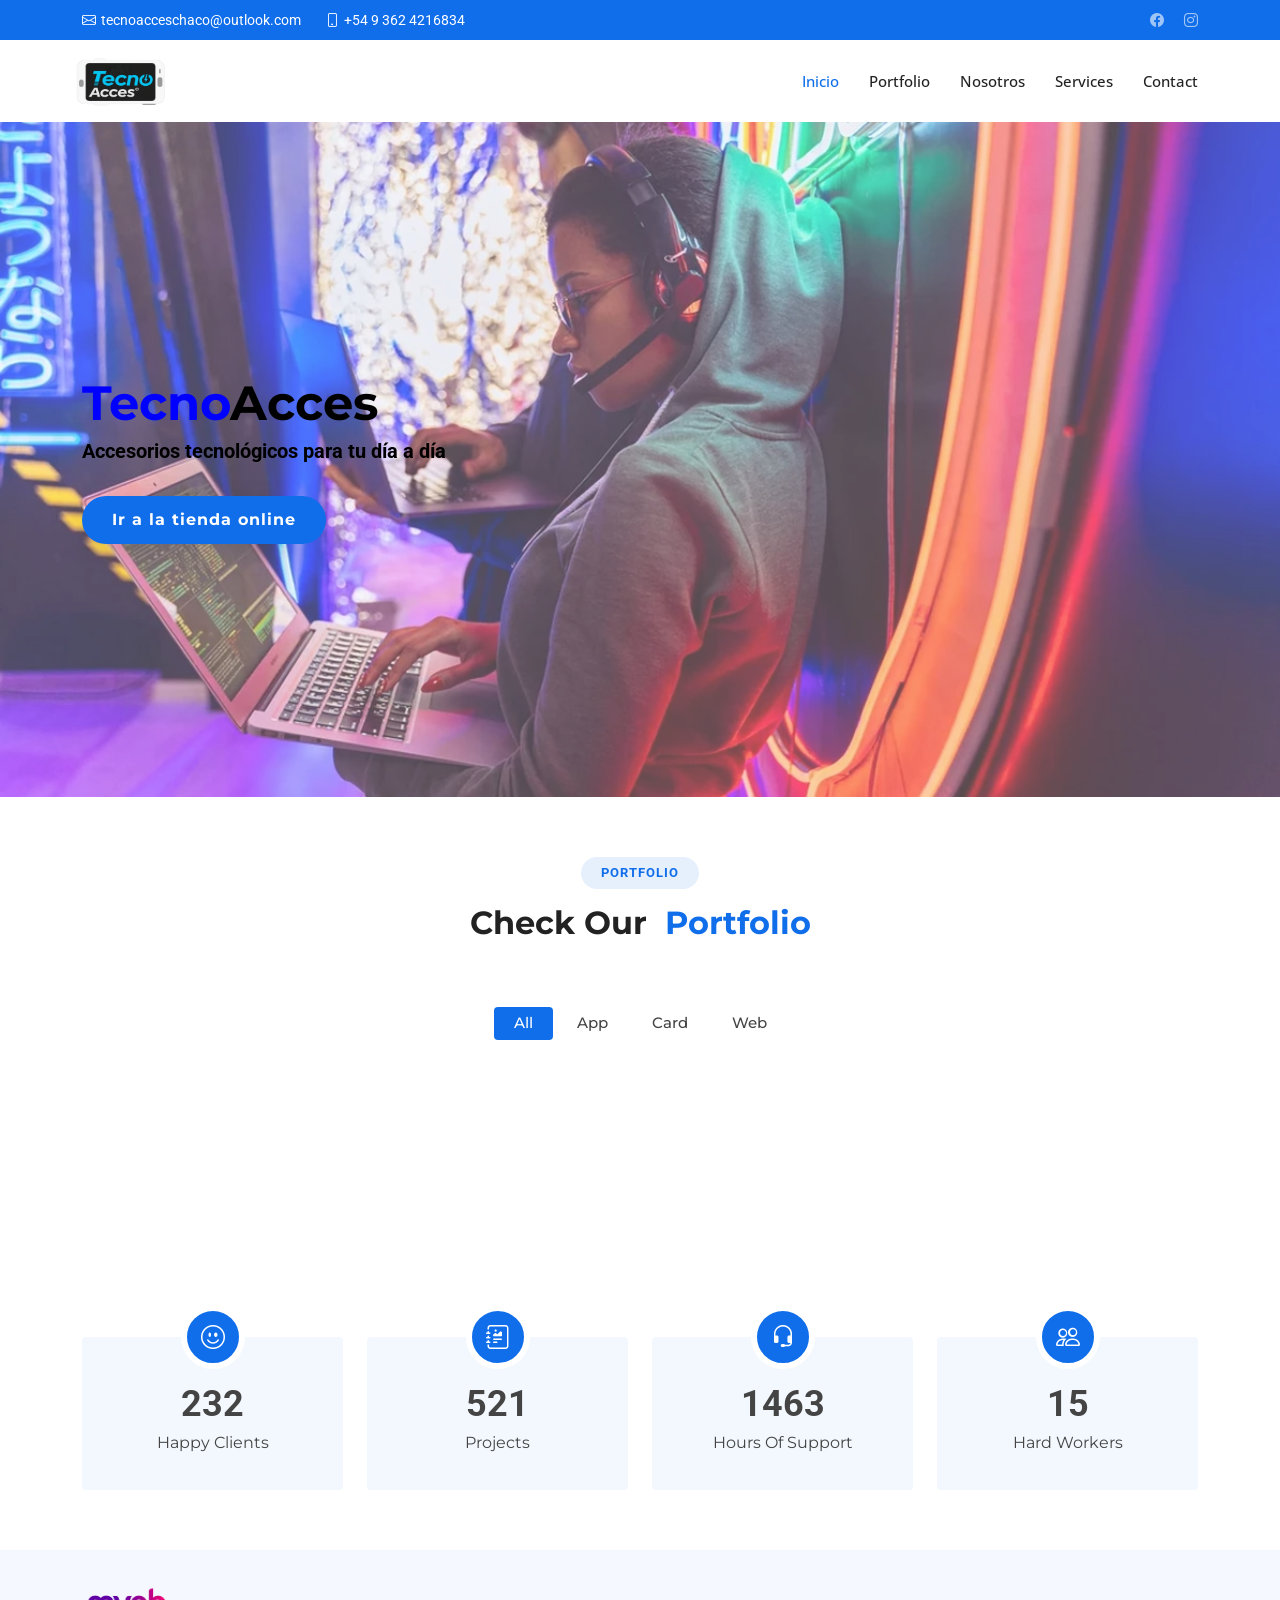
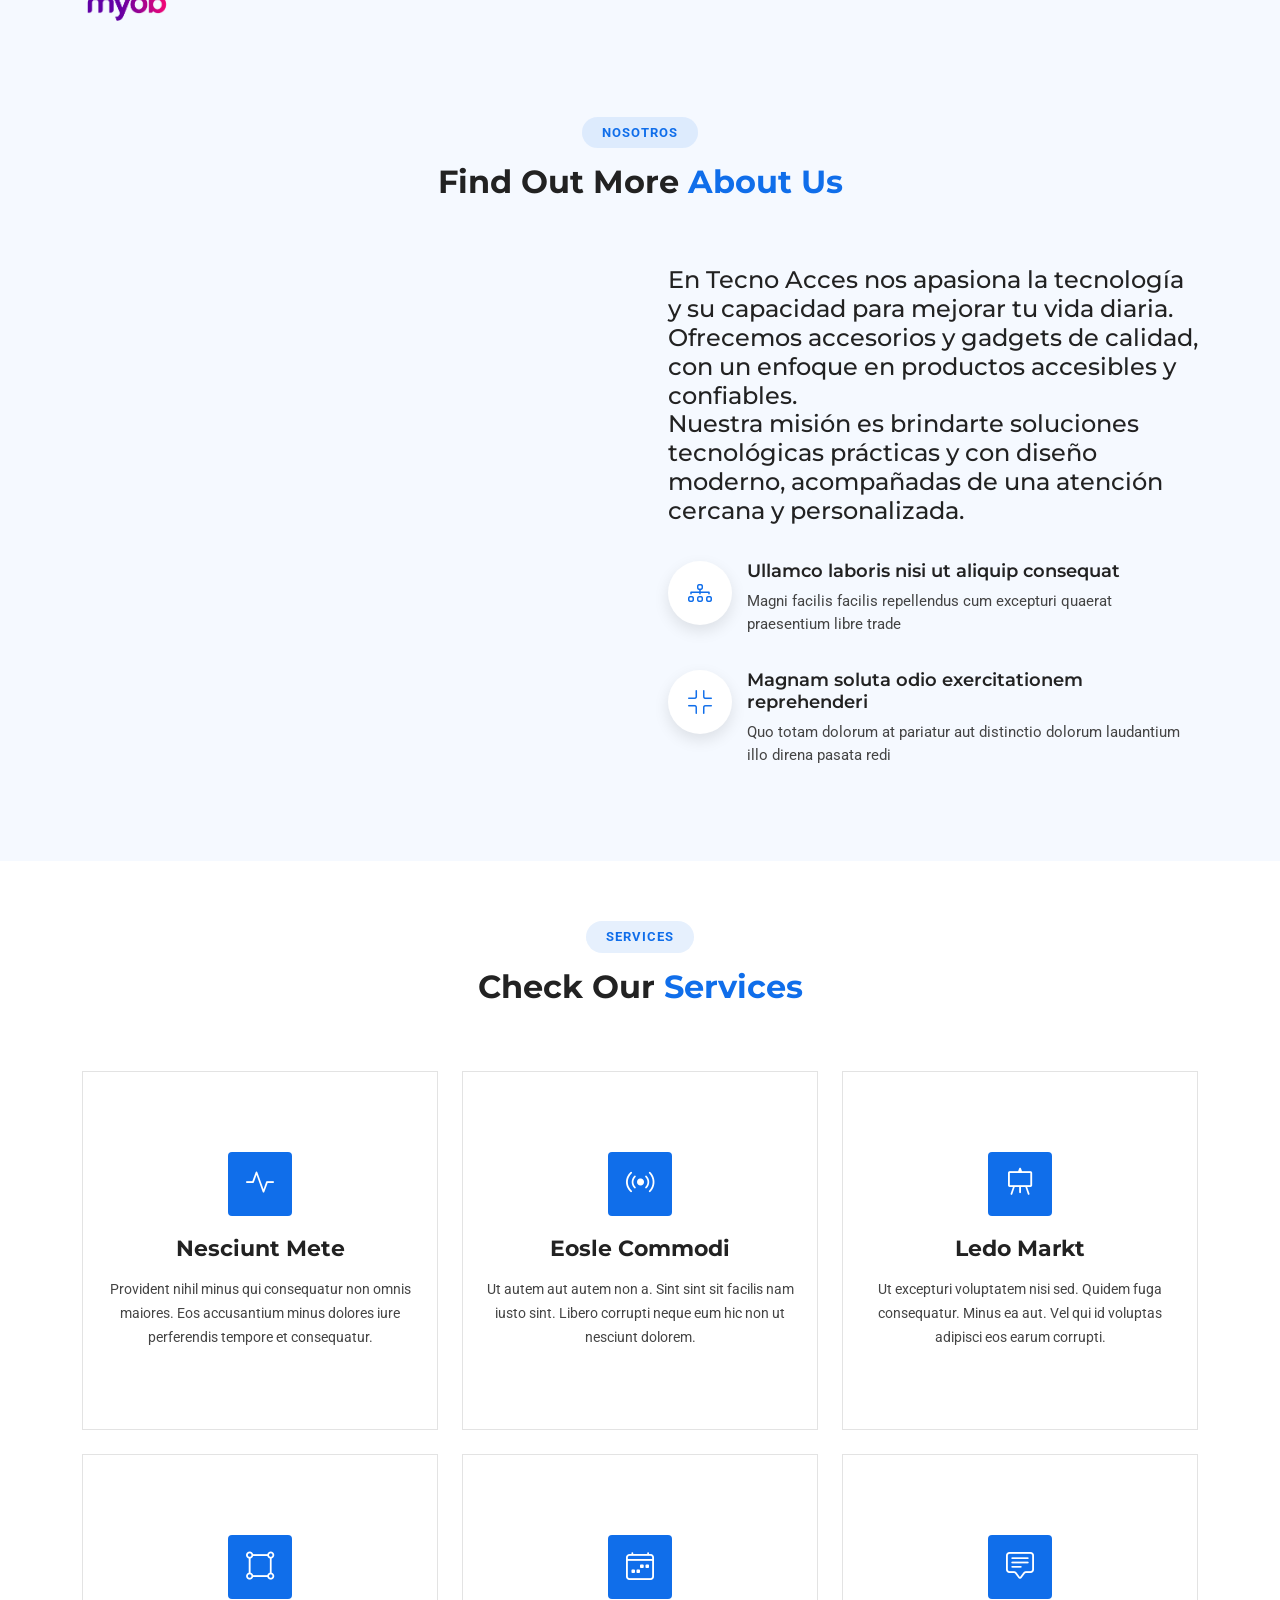
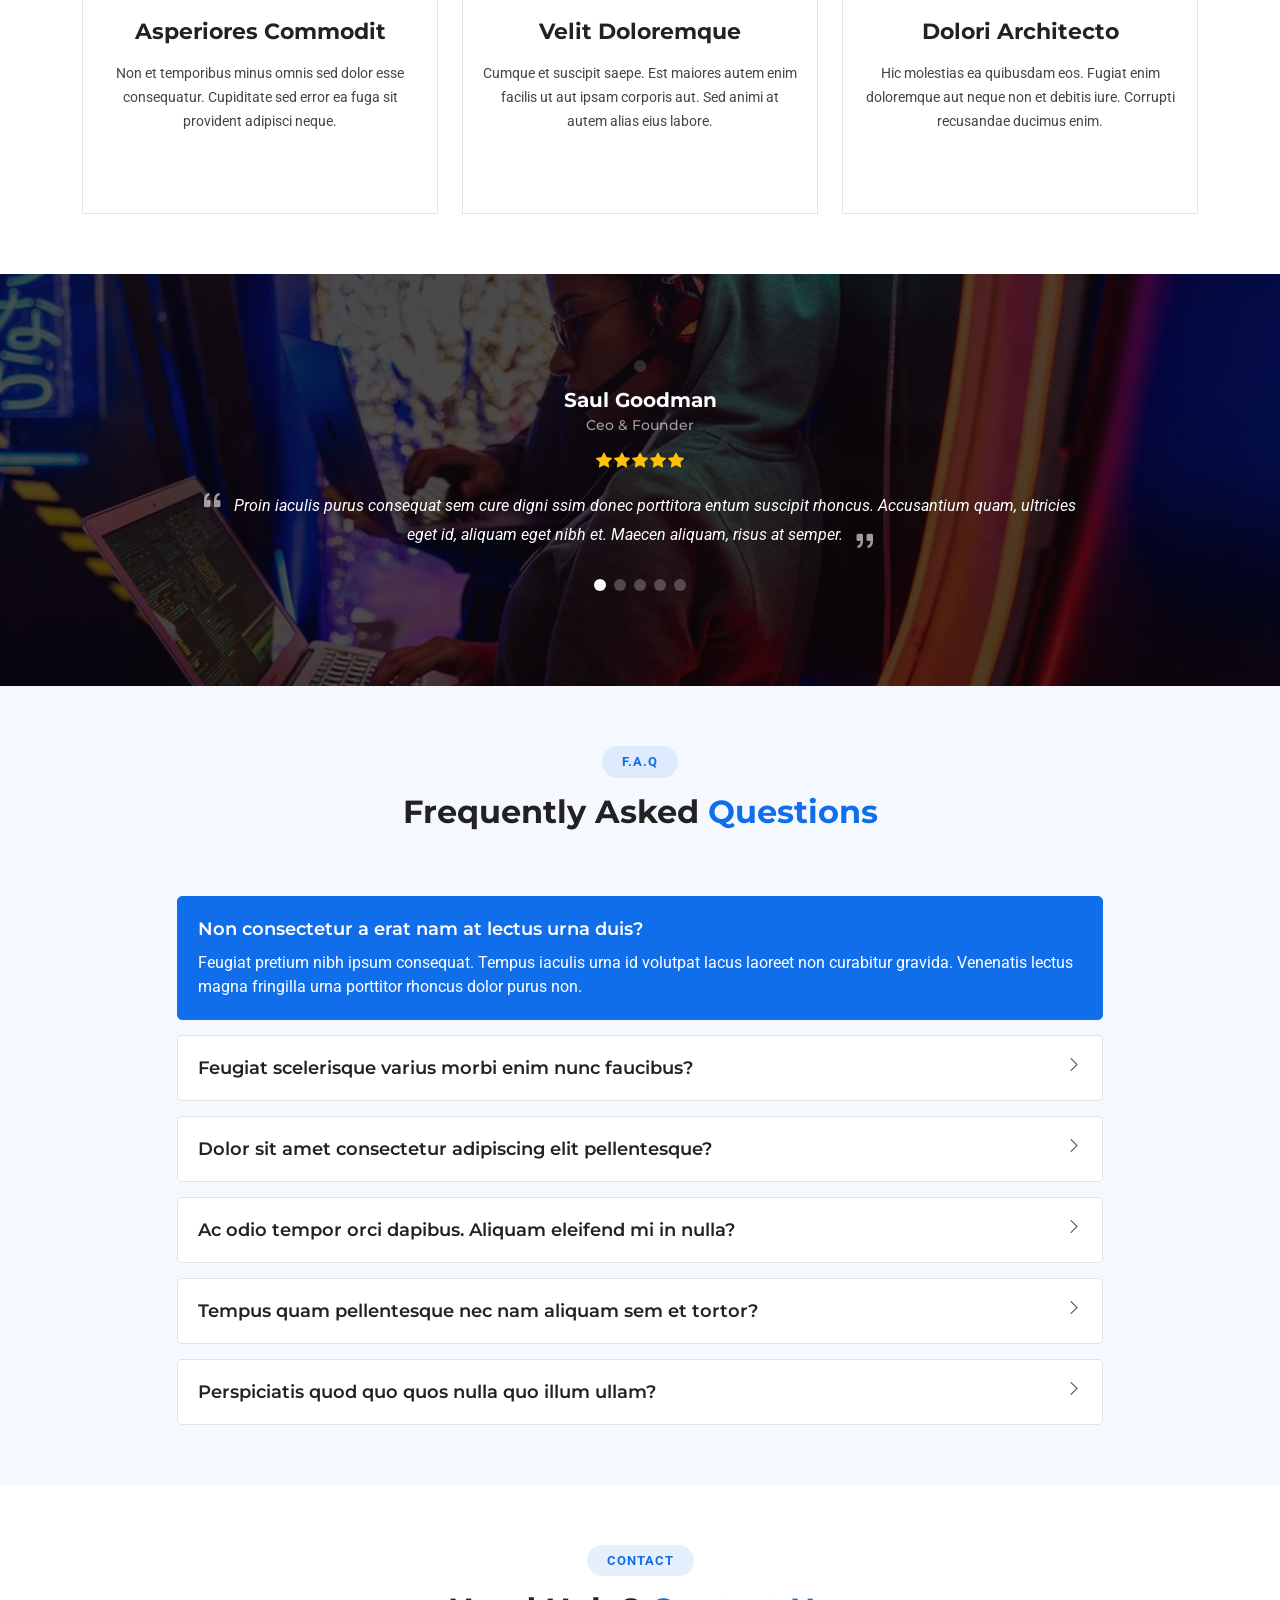
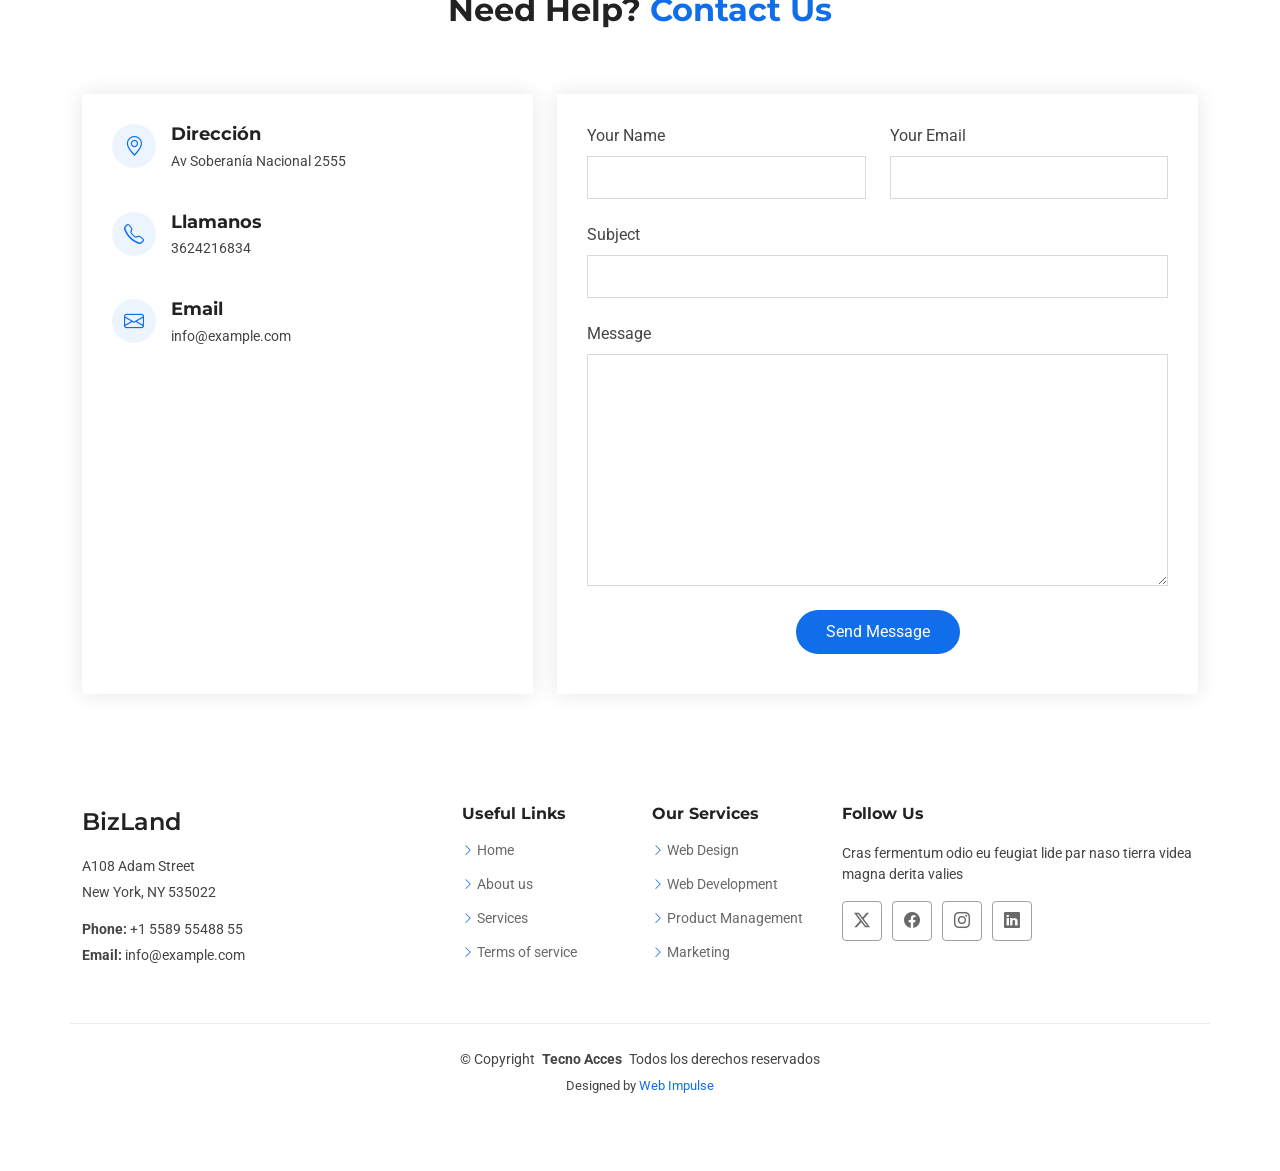
==== index.html @ eba2ac19 "inicio" ====
<!DOCTYPE html>
<html lang="es-Ar">

<head>
  <meta charset="utf-8">
  <meta content="width=device-width, initial-scale=1.0" name="viewport">
  <title>TecnoAcces</title>
  <meta name="description" content="">
  <meta name="keywords" content="">

  <!-- Favicons -->
  <link href="assets/img/favicon-32x32.png" rel="icon">

  <!-- Fonts -->
  <link href="https://fonts.googleapis.com" rel="preconnect">
  <link href="https://fonts.gstatic.com" rel="preconnect" crossorigin>
  <link
    href="https://fonts.googleapis.com/css2?family=Roboto:ital,wght@0,100;0,300;0,400;0,500;0,700;0,900;1,100;1,300;1,400;1,500;1,700;1,900&family=Open+Sans:ital,wght@0,300;0,400;0,500;0,600;0,700;0,800;1,300;1,400;1,500;1,600;1,700;1,800&family=Montserrat:ital,wght@0,100;0,200;0,300;0,400;0,500;0,600;0,700;0,800;0,900;1,100;1,200;1,300;1,400;1,500;1,600;1,700;1,800;1,900&display=swap"
    rel="stylesheet">

  <!-- Vendor CSS Files -->
  <link href="assets/vendor/bootstrap/css/bootstrap.min.css" rel="stylesheet">
  <link href="assets/vendor/bootstrap-icons/bootstrap-icons.css" rel="stylesheet">
  <link href="assets/vendor/aos/aos.css" rel="stylesheet">
  <link href="assets/vendor/glightbox/css/glightbox.min.css" rel="stylesheet">
  <link href="assets/vendor/swiper/swiper-bundle.min.css" rel="stylesheet">

  <!-- Main CSS File -->
  <link href="assets/css/main.css" rel="stylesheet">

</head>

<body class="index-page">

  <header id="header" class="header sticky-top">

    <div class="topbar d-flex align-items-center">
      <div class="container d-flex justify-content-center justify-content-md-between">
        <div class="contact-info d-flex align-items-center">
          <i class="bi bi-envelope d-flex align-items-center"><a
              href="mailto:tecnoacceschaco@outlook.com">tecnoacceschaco@outlook.com</a></i>
          <i class="bi bi-phone d-flex align-items-center ms-4"><span>+54 9 362 4216834</span></i>
        </div>
        <div class="social-links d-none d-md-flex align-items-center">

          <a href="#" class="facebook"><i class="bi bi-facebook"></i></a>
          <a href="#" class="instagram"><i class="bi bi-instagram"></i></a>

        </div>
      </div>
    </div><!-- End Top Bar -->

    <div class="branding d-flex align-items-cente">

      <div class="container position-relative d-flex align-items-center justify-content-between">
        <a href="index.html" class="logo d-flex align-items-center">
          <!-- Uncomment the line below if you also wish to use an image logo -->
          <img src="assets/img/logo.png" alt="">
          <!-- <h1 class="sitename">BizLand</h1>  -->
        </a>

        <nav id="navmenu" class="navmenu">
          <ul>
            <li><a href="#hero" class="active">Inicio</a></li>
            <li><a href="#portfolio">Portfolio</a></li>
            <li><a href="#about">Nosotros</a></li>
            <li><a href="#services">Services</a></li>
            <li><a href="#contact">Contact</a></li>
          </ul>
          <i class="mobile-nav-toggle d-xl-none bi bi-list"></i>
        </nav>

      </div>

    </div>

  </header>

  <main class="main">

    <!-- Hero Section -->
    <section id="hero" class="hero section light-background">

      <div class="container">
        <div class="row gy-4">
          <div class="col-lg-6 order-2 order-lg-1 d-flex flex-column justify-content-center" data-aos="zoom-out">
            <h1>Tecno<span>Acces</span></h1>
            <p><b>Accesorios tecnológicos para tu día a día</b></p>
            <div class="d-flex">
              <a href="#about" class="btn-get-started"><b>Ir a la tienda online</b></a>
            </div>
          </div>
        </div>
      </div>

    </section><!-- /Hero Section -->

  

   <!-- Portfolio Section -->
    <section id="portfolio" class="portfolio section">

      <!-- Section Title -->
      <div class="container section-title" data-aos="fade-up">
        <h2>Portfolio</h2>
        <p><span>Check Our&nbsp;</span> <span class="description-title">Portfolio</span></p>
      </div><!-- End Section Title -->

      <div class="container">

        <div class="isotope-layout" data-default-filter="*" data-layout="masonry" data-sort="original-order">

          <ul class="portfolio-filters isotope-filters" data-aos="fade-up" data-aos-delay="100">
            <li data-filter="*" class="filter-active">All</li>
            <li data-filter=".filter-app">App</li>
            <li data-filter=".filter-product">Card</li>
            <li data-filter=".filter-branding">Web</li>
          </ul><!-- End Portfolio Filters -->

          <div class="row gy-4 isotope-container" data-aos="fade-up" data-aos-delay="200">

            <div class="col-lg-4 col-md-6 portfolio-item isotope-item filter-app">
              <img src="assets/img/masonry-portfolio/masonry-portfolio-1.jpg" class="img-fluid" alt="">
              <div class="portfolio-info">
                <h4>App 1</h4>
                <p>Lorem ipsum, dolor sit</p>
                <a href="assets/img/masonry-portfolio/masonry-portfolio-1.jpg" title="App 1"
                  data-gallery="portfolio-gallery-app" class="glightbox preview-link"><i class="bi bi-zoom-in"></i></a>
                <a href="portfolio-details.html" title="More Details" class="details-link"><i
                    class="bi bi-link-45deg"></i></a>
              </div>
            </div><!-- End Portfolio Item -->

            <div class="col-lg-4 col-md-6 portfolio-item isotope-item filter-product">
              <img src="assets/img/masonry-portfolio/masonry-portfolio-2.jpg" class="img-fluid" alt="">
              <div class="portfolio-info">
                <h4>Product 1</h4>
                <p>Lorem ipsum, dolor sit</p>
                <a href="assets/img/masonry-portfolio/masonry-portfolio-2.jpg" title="Product 1"
                  data-gallery="portfolio-gallery-product" class="glightbox preview-link"><i
                    class="bi bi-zoom-in"></i></a>
                <a href="portfolio-details.html" title="More Details" class="details-link"><i
                    class="bi bi-link-45deg"></i></a>
              </div>
            </div><!-- End Portfolio Item -->

            <div class="col-lg-4 col-md-6 portfolio-item isotope-item filter-branding">
              <img src="assets/img/masonry-portfolio/masonry-portfolio-3.jpg" class="img-fluid" alt="">
              <div class="portfolio-info">
                <h4>Branding 1</h4>
                <p>Lorem ipsum, dolor sit</p>
                <a href="assets/img/masonry-portfolio/masonry-portfolio-3.jpg" title="Branding 1"
                  data-gallery="portfolio-gallery-branding" class="glightbox preview-link"><i
                    class="bi bi-zoom-in"></i></a>
                <a href="portfolio-details.html" title="More Details" class="details-link"><i
                    class="bi bi-link-45deg"></i></a>
              </div>
            </div><!-- End Portfolio Item -->

            <div class="col-lg-4 col-md-6 portfolio-item isotope-item filter-app">
              <img src="assets/img/masonry-portfolio/masonry-portfolio-4.jpg" class="img-fluid" alt="">
              <div class="portfolio-info">
                <h4>App 2</h4>
                <p>Lorem ipsum, dolor sit</p>
                <a href="assets/img/masonry-portfolio/masonry-portfolio-4.jpg" title="App 2"
                  data-gallery="portfolio-gallery-app" class="glightbox preview-link"><i class="bi bi-zoom-in"></i></a>
                <a href="portfolio-details.html" title="More Details" class="details-link"><i
                    class="bi bi-link-45deg"></i></a>
              </div>
            </div><!-- End Portfolio Item -->

            <div class="col-lg-4 col-md-6 portfolio-item isotope-item filter-product">
              <img src="assets/img/masonry-portfolio/masonry-portfolio-5.jpg" class="img-fluid" alt="">
              <div class="portfolio-info">
                <h4>Product 2</h4>
                <p>Lorem ipsum, dolor sit</p>
                <a href="assets/img/masonry-portfolio/masonry-portfolio-5.jpg" title="Product 2"
                  data-gallery="portfolio-gallery-product" class="glightbox preview-link"><i
                    class="bi bi-zoom-in"></i></a>
                <a href="portfolio-details.html" title="More Details" class="details-link"><i
                    class="bi bi-link-45deg"></i></a>
              </div>
            </div><!-- End Portfolio Item -->

            <div class="col-lg-4 col-md-6 portfolio-item isotope-item filter-branding">
              <img src="assets/img/masonry-portfolio/masonry-portfolio-6.jpg" class="img-fluid" alt="">
              <div class="portfolio-info">
                <h4>Branding 2</h4>
                <p>Lorem ipsum, dolor sit</p>
                <a href="assets/img/masonry-portfolio/masonry-portfolio-6.jpg" title="Branding 2"
                  data-gallery="portfolio-gallery-branding" class="glightbox preview-link"><i
                    class="bi bi-zoom-in"></i></a>
                <a href="portfolio-details.html" title="More Details" class="details-link"><i
                    class="bi bi-link-45deg"></i></a>
              </div>
            </div><!-- End Portfolio Item -->

            <div class="col-lg-4 col-md-6 portfolio-item isotope-item filter-app">
              <img src="assets/img/masonry-portfolio/masonry-portfolio-7.jpg" class="img-fluid" alt="">
              <div class="portfolio-info">
                <h4>App 3</h4>
                <p>Lorem ipsum, dolor sit</p>
                <a href="assets/img/masonry-portfolio/masonry-portfolio-7.jpg" title="App 3"
                  data-gallery="portfolio-gallery-app" class="glightbox preview-link"><i class="bi bi-zoom-in"></i></a>
                <a href="portfolio-details.html" title="More Details" class="details-link"><i
                    class="bi bi-link-45deg"></i></a>
              </div>
            </div><!-- End Portfolio Item -->

            <div class="col-lg-4 col-md-6 portfolio-item isotope-item filter-product">
              <img src="assets/img/masonry-portfolio/masonry-portfolio-8.jpg" class="img-fluid" alt="">
              <div class="portfolio-info">
                <h4>Product 3</h4>
                <p>Lorem ipsum, dolor sit</p>
                <a href="assets/img/masonry-portfolio/masonry-portfolio-8.jpg" title="Product 3"
                  data-gallery="portfolio-gallery-product" class="glightbox preview-link"><i
                    class="bi bi-zoom-in"></i></a>
                <a href="portfolio-details.html" title="More Details" class="details-link"><i
                    class="bi bi-link-45deg"></i></a>
              </div>
            </div><!-- End Portfolio Item -->

            <div class="col-lg-4 col-md-6 portfolio-item isotope-item filter-branding">
              <img src="assets/img/masonry-portfolio/masonry-portfolio-9.jpg" class="img-fluid" alt="">
              <div class="portfolio-info">
                <h4>Branding 3</h4>
                <p>Lorem ipsum, dolor sit</p>
                <a href="assets/img/masonry-portfolio/masonry-portfolio-9.jpg" title="Branding 2"
                  data-gallery="portfolio-gallery-branding" class="glightbox preview-link"><i
                    class="bi bi-zoom-in"></i></a>
                <a href="portfolio-details.html" title="More Details" class="details-link"><i
                    class="bi bi-link-45deg"></i></a>
              </div>
            </div><!-- End Portfolio Item -->

          </div><!-- End Portfolio Container -->

        </div>

      </div>

    </section><!-- /Portfolio Section -->

    <!-- Stats Section -->
    <section id="stats" class="stats section">

      <div class="container" data-aos="fade-up" data-aos-delay="100">

        <div class="row gy-4">

          <div class="col-lg-3 col-md-6 d-flex flex-column align-items-center">
            <i class="bi bi-emoji-smile"></i>
            <div class="stats-item">
              <span data-purecounter-start="0" data-purecounter-end="232" data-purecounter-duration="1"
                class="purecounter"></span>
              <p>Happy Clients</p>
            </div>
          </div><!-- End Stats Item -->

          <div class="col-lg-3 col-md-6 d-flex flex-column align-items-center">
            <i class="bi bi-journal-richtext"></i>
            <div class="stats-item">
              <span data-purecounter-start="0" data-purecounter-end="521" data-purecounter-duration="1"
                class="purecounter"></span>
              <p>Projects</p>
            </div>
          </div><!-- End Stats Item -->

          <div class="col-lg-3 col-md-6 d-flex flex-column align-items-center">
            <i class="bi bi-headset"></i>
            <div class="stats-item">
              <span data-purecounter-start="0" data-purecounter-end="1463" data-purecounter-duration="1"
                class="purecounter"></span>
              <p>Hours Of Support</p>
            </div>
          </div><!-- End Stats Item -->

          <div class="col-lg-3 col-md-6 d-flex flex-column align-items-center">
            <i class="bi bi-people"></i>
            <div class="stats-item">
              <span data-purecounter-start="0" data-purecounter-end="15" data-purecounter-duration="1"
                class="purecounter"></span>
              <p>Hard Workers</p>
            </div>
          </div><!-- End Stats Item -->

        </div>

      </div>

    </section><!-- /Stats Section -->

    <!-- Clients Section -->
    <section id="clients" class="clients section light-background">

      <div class="container">

        <div class="swiper init-swiper">
          <script type="application/json" class="swiper-config">
            {
              "loop": true,
              "speed": 600,
              "autoplay": {
                "delay": 5000
              },
              "slidesPerView": "auto",
              "pagination": {
                "el": ".swiper-pagination",
                "type": "bullets",
                "clickable": true
              },
              "breakpoints": {
                "320": {
                  "slidesPerView": 2,
                  "spaceBetween": 40
                },
                "480": {
                  "slidesPerView": 3,
                  "spaceBetween": 60
                },
                "640": {
                  "slidesPerView": 4,
                  "spaceBetween": 80
                },
                "992": {
                  "slidesPerView": 6,
                  "spaceBetween": 120
                }
              }
            }
          </script>
          <div class="swiper-wrapper align-items-center">
            <div class="swiper-slide"><img src="assets/img/clients/client-1.png" class="img-fluid" alt=""></div>
            <div class="swiper-slide"><img src="assets/img/clients/client-2.png" class="img-fluid" alt=""></div>
            <div class="swiper-slide"><img src="assets/img/clients/client-3.png" class="img-fluid" alt=""></div>
            <div class="swiper-slide"><img src="assets/img/clients/client-4.png" class="img-fluid" alt=""></div>
            <div class="swiper-slide"><img src="assets/img/clients/client-5.png" class="img-fluid" alt=""></div>
            <div class="swiper-slide"><img src="assets/img/clients/client-6.png" class="img-fluid" alt=""></div>
            <div class="swiper-slide"><img src="assets/img/clients/client-7.png" class="img-fluid" alt=""></div>
            <div class="swiper-slide"><img src="assets/img/clients/client-8.png" class="img-fluid" alt=""></div>
          </div>
        </div>

      </div>

    </section><!-- /Clients Section -->

      <!-- About Section -->
    <section id="about" class="about section light-background">

      <!-- Section Title -->
      <div class="container section-title" data-aos="fade-up">
        <h2>Nosotros</h2>
        <p><span>Find Out More</span> <span class="description-title">About Us</span></p>
      </div><!-- End Section Title -->

      <div class="container">

        <div class="row gy-3">

          <div class="col-lg-6" data-aos="fade-up" data-aos-delay="100">
            <img src="assets/img/about.jpg" alt="" class="img-fluid">
          </div>

          <div class="col-lg-6 d-flex flex-column justify-content-center" data-aos="fade-up" data-aos-delay="200">
            <div class="about-content ps-0 ps-lg-3">
              <h4>En Tecno Acces nos apasiona la tecnología y su capacidad para mejorar tu vida diaria. Ofrecemos
                accesorios y gadgets de calidad, con un enfoque en productos accesibles y confiables.<br> Nuestra misión es
                brindarte soluciones tecnológicas prácticas y con diseño moderno, acompañadas de una atención cercana y
                personalizada.</h4>
                <ul>
                  <li>
                    <i class="bi bi-diagram-3"></i>
                    <div>
                      <h4>Ullamco laboris nisi ut aliquip consequat</h4>
                      <p>Magni facilis facilis repellendus cum excepturi quaerat praesentium libre trade</p>
                    </div>
                  </li>
                  <li>
                    <i class="bi bi-fullscreen-exit"></i>
                    <div>
                      <h4>Magnam soluta odio exercitationem reprehenderi</h4>
                      <p>Quo totam dolorum at pariatur aut distinctio dolorum laudantium illo direna pasata redi</p>
                    </div>
                  </li>
                </ul>
                
            </div>

          </div>
        </div>

      </div>

    </section><!-- /About Section -->

    <!-- Services Section -->
    <section id="services" class="services section">

      <!-- Section Title -->
      <div class="container section-title" data-aos="fade-up">
        <h2>Services</h2>
        <p><span>Check Our</span> <span class="description-title">Services</span></p>
      </div><!-- End Section Title -->

      <div class="container">

        <div class="row gy-4">

          <div class="col-lg-4 col-md-6" data-aos="fade-up" data-aos-delay="100">
            <div class="service-item position-relative">
              <div class="icon">
                <i class="bi bi-activity"></i>
              </div>
              <a href="#" class="stretched-link">
                <h3>Nesciunt Mete</h3>
              </a>
              <p>Provident nihil minus qui consequatur non omnis maiores. Eos accusantium minus dolores iure perferendis
                tempore et consequatur.</p>
            </div>
          </div><!-- End Service Item -->

          <div class="col-lg-4 col-md-6" data-aos="fade-up" data-aos-delay="200">
            <div class="service-item position-relative">
              <div class="icon">
                <i class="bi bi-broadcast"></i>
              </div>
              <a href="#" class="stretched-link">
                <h3>Eosle Commodi</h3>
              </a>
              <p>Ut autem aut autem non a. Sint sint sit facilis nam iusto sint. Libero corrupti neque eum hic non ut
                nesciunt dolorem.</p>
            </div>
          </div><!-- End Service Item -->

          <div class="col-lg-4 col-md-6" data-aos="fade-up" data-aos-delay="300">
            <div class="service-item position-relative">
              <div class="icon">
                <i class="bi bi-easel"></i>
              </div>
              <a href="#" class="stretched-link">
                <h3>Ledo Markt</h3>
              </a>
              <p>Ut excepturi voluptatem nisi sed. Quidem fuga consequatur. Minus ea aut. Vel qui id voluptas adipisci
                eos earum corrupti.</p>
            </div>
          </div><!-- End Service Item -->

          <div class="col-lg-4 col-md-6" data-aos="fade-up" data-aos-delay="400">
            <div class="service-item position-relative">
              <div class="icon">
                <i class="bi bi-bounding-box-circles"></i>
              </div>
              <a href="#" class="stretched-link">
                <h3>Asperiores Commodit</h3>
              </a>
              <p>Non et temporibus minus omnis sed dolor esse consequatur. Cupiditate sed error ea fuga sit provident
                adipisci neque.</p>
              <a href="#" class="stretched-link"></a>
            </div>
          </div><!-- End Service Item -->

          <div class="col-lg-4 col-md-6" data-aos="fade-up" data-aos-delay="500">
            <div class="service-item position-relative">
              <div class="icon">
                <i class="bi bi-calendar4-week"></i>
              </div>
              <a href="#" class="stretched-link">
                <h3>Velit Doloremque</h3>
              </a>
              <p>Cumque et suscipit saepe. Est maiores autem enim facilis ut aut ipsam corporis aut. Sed animi at autem
                alias eius labore.</p>
              <a href="#" class="stretched-link"></a>
            </div>
          </div><!-- End Service Item -->

          <div class="col-lg-4 col-md-6" data-aos="fade-up" data-aos-delay="600">
            <div class="service-item position-relative">
              <div class="icon">
                <i class="bi bi-chat-square-text"></i>
              </div>
              <a href="#" class="stretched-link">
                <h3>Dolori Architecto</h3>
              </a>
              <p>Hic molestias ea quibusdam eos. Fugiat enim doloremque aut neque non et debitis iure. Corrupti
                recusandae ducimus enim.</p>
              <a href="#" class="stretched-link"></a>
            </div>
          </div><!-- End Service Item -->

        </div>

      </div>

    </section><!-- /Services Section -->

    <!-- Testimonials Section -->
    <section id="testimonials" class="testimonials section dark-background">

      <img src="assets/img/hero.webp" class="testimonials-bg" alt="">

      <div class="container" data-aos="fade-up" data-aos-delay="100">

        <div class="swiper init-swiper">
          <script type="application/json" class="swiper-config">
            {
              "loop": true,
              "speed": 600,
              "autoplay": {
                "delay": 5000
              },
              "slidesPerView": "auto",
              "pagination": {
                "el": ".swiper-pagination",
                "type": "bullets",
                "clickable": true
              }
            }
          </script>
          <div class="swiper-wrapper">

            <div class="swiper-slide">
              <div class="testimonial-item">
                <img src="assets/img/testimonials/testimonials-1.jpg" class="testimonial-img" alt="">
                <h3>Saul Goodman</h3>
                <h4>Ceo &amp; Founder</h4>
                <div class="stars">
                  <i class="bi bi-star-fill"></i><i class="bi bi-star-fill"></i><i class="bi bi-star-fill"></i><i
                    class="bi bi-star-fill"></i><i class="bi bi-star-fill"></i>
                </div>
                <p>
                  <i class="bi bi-quote quote-icon-left"></i>
                  <span>Proin iaculis purus consequat sem cure digni ssim donec porttitora entum suscipit rhoncus.
                    Accusantium quam, ultricies eget id, aliquam eget nibh et. Maecen aliquam, risus at semper.</span>
                  <i class="bi bi-quote quote-icon-right"></i>
                </p>
              </div>
            </div><!-- End testimonial item -->

            <div class="swiper-slide">
              <div class="testimonial-item">
                <img src="assets/img/testimonials/testimonials-2.jpg" class="testimonial-img" alt="">
                <h3>Sara Wilsson</h3>
                <h4>Designer</h4>
                <div class="stars">
                  <i class="bi bi-star-fill"></i><i class="bi bi-star-fill"></i><i class="bi bi-star-fill"></i><i
                    class="bi bi-star-fill"></i><i class="bi bi-star-fill"></i>
                </div>
                <p>
                  <i class="bi bi-quote quote-icon-left"></i>
                  <span>Export tempor illum tamen malis malis eram quae irure esse labore quem cillum quid cillum eram
                    malis quorum velit fore eram velit sunt aliqua noster fugiat irure amet legam anim culpa.</span>
                  <i class="bi bi-quote quote-icon-right"></i>
                </p>
              </div>
            </div><!-- End testimonial item -->

            <div class="swiper-slide">
              <div class="testimonial-item">
                <img src="assets/img/testimonials/testimonials-3.jpg" class="testimonial-img" alt="">
                <h3>Jena Karlis</h3>
                <h4>Store Owner</h4>
                <div class="stars">
                  <i class="bi bi-star-fill"></i><i class="bi bi-star-fill"></i><i class="bi bi-star-fill"></i><i
                    class="bi bi-star-fill"></i><i class="bi bi-star-fill"></i>
                </div>
                <p>
                  <i class="bi bi-quote quote-icon-left"></i>
                  <span>Enim nisi quem export duis labore cillum quae magna enim sint quorum nulla quem veniam duis
                    minim tempor labore quem eram duis noster aute amet eram fore quis sint minim.</span>
                  <i class="bi bi-quote quote-icon-right"></i>
                </p>
              </div>
            </div><!-- End testimonial item -->

            <div class="swiper-slide">
              <div class="testimonial-item">
                <img src="assets/img/testimonials/testimonials-4.jpg" class="testimonial-img" alt="">
                <h3>Matt Brandon</h3>
                <h4>Freelancer</h4>
                <div class="stars">
                  <i class="bi bi-star-fill"></i><i class="bi bi-star-fill"></i><i class="bi bi-star-fill"></i><i
                    class="bi bi-star-fill"></i><i class="bi bi-star-fill"></i>
                </div>
                <p>
                  <i class="bi bi-quote quote-icon-left"></i>
                  <span>Fugiat enim eram quae cillum dolore dolor amet nulla culpa multos export minim fugiat minim
                    velit minim dolor enim duis veniam ipsum anim magna sunt elit fore quem dolore labore illum
                    veniam.</span>
                  <i class="bi bi-quote quote-icon-right"></i>
                </p>
              </div>
            </div><!-- End testimonial item -->

            <div class="swiper-slide">
              <div class="testimonial-item">
                <img src="assets/img/testimonials/testimonials-5.jpg" class="testimonial-img" alt="">
                <h3>John Larson</h3>
                <h4>Entrepreneur</h4>
                <div class="stars">
                  <i class="bi bi-star-fill"></i><i class="bi bi-star-fill"></i><i class="bi bi-star-fill"></i><i
                    class="bi bi-star-fill"></i><i class="bi bi-star-fill"></i>
                </div>
                <p>
                  <i class="bi bi-quote quote-icon-left"></i>
                  <span>Quis quorum aliqua sint quem legam fore sunt eram irure aliqua veniam tempor noster veniam enim
                    culpa labore duis sunt culpa nulla illum cillum fugiat legam esse veniam culpa fore nisi cillum
                    quid.</span>
                  <i class="bi bi-quote quote-icon-right"></i>
                </p>
              </div>
            </div><!-- End testimonial item -->

          </div>
          <div class="swiper-pagination"></div>
        </div>

      </div>

    </section><!-- /Testimonials Section -->

    <!-- Faq Section -->
    <section id="faq" class="faq section light-background">

      <!-- Section Title -->
      <div class="container section-title" data-aos="fade-up">
        <h2>F.A.Q</h2>
        <p><span>Frequently Asked</span> <span class="description-title">Questions</span></p>
      </div><!-- End Section Title -->

      <div class="container">

        <div class="row justify-content-center">

          <div class="col-lg-10" data-aos="fade-up" data-aos-delay="100">

            <div class="faq-container">

              <div class="faq-item faq-active">
                <h3>Non consectetur a erat nam at lectus urna duis?</h3>
                <div class="faq-content">
                  <p>Feugiat pretium nibh ipsum consequat. Tempus iaculis urna id volutpat lacus laoreet non curabitur
                    gravida. Venenatis lectus magna fringilla urna porttitor rhoncus dolor purus non.</p>
                </div>
                <i class="faq-toggle bi bi-chevron-right"></i>
              </div><!-- End Faq item-->

              <div class="faq-item">
                <h3>Feugiat scelerisque varius morbi enim nunc faucibus?</h3>
                <div class="faq-content">
                  <p>Dolor sit amet consectetur adipiscing elit pellentesque habitant morbi. Id interdum velit laoreet
                    id donec ultrices. Fringilla phasellus faucibus scelerisque eleifend donec pretium. Est pellentesque
                    elit ullamcorper dignissim. Mauris ultrices eros in cursus turpis massa tincidunt dui.</p>
                </div>
                <i class="faq-toggle bi bi-chevron-right"></i>
              </div><!-- End Faq item-->

              <div class="faq-item">
                <h3>Dolor sit amet consectetur adipiscing elit pellentesque?</h3>
                <div class="faq-content">
                  <p>Eleifend mi in nulla posuere sollicitudin aliquam ultrices sagittis orci. Faucibus pulvinar
                    elementum integer enim. Sem nulla pharetra diam sit amet nisl suscipit. Rutrum tellus pellentesque
                    eu tincidunt. Lectus urna duis convallis convallis tellus. Urna molestie at elementum eu facilisis
                    sed odio morbi quis</p>
                </div>
                <i class="faq-toggle bi bi-chevron-right"></i>
              </div><!-- End Faq item-->

              <div class="faq-item">
                <h3>Ac odio tempor orci dapibus. Aliquam eleifend mi in nulla?</h3>
                <div class="faq-content">
                  <p>Dolor sit amet consectetur adipiscing elit pellentesque habitant morbi. Id interdum velit laoreet
                    id donec ultrices. Fringilla phasellus faucibus scelerisque eleifend donec pretium. Est pellentesque
                    elit ullamcorper dignissim. Mauris ultrices eros in cursus turpis massa tincidunt dui.</p>
                </div>
                <i class="faq-toggle bi bi-chevron-right"></i>
              </div><!-- End Faq item-->

              <div class="faq-item">
                <h3>Tempus quam pellentesque nec nam aliquam sem et tortor?</h3>
                <div class="faq-content">
                  <p>Molestie a iaculis at erat pellentesque adipiscing commodo. Dignissim suspendisse in est ante in.
                    Nunc vel risus commodo viverra maecenas accumsan. Sit amet nisl suscipit adipiscing bibendum est.
                    Purus gravida quis blandit turpis cursus in</p>
                </div>
                <i class="faq-toggle bi bi-chevron-right"></i>
              </div><!-- End Faq item-->

              <div class="faq-item">
                <h3>Perspiciatis quod quo quos nulla quo illum ullam?</h3>
                <div class="faq-content">
                  <p>Enim ea facilis quaerat voluptas quidem et dolorem. Quis et consequatur non sed in suscipit sequi.
                    Distinctio ipsam dolore et.</p>
                </div>
                <i class="faq-toggle bi bi-chevron-right"></i>
              </div><!-- End Faq item-->

            </div>

          </div><!-- End Faq Column-->

        </div>

      </div>

    </section><!-- /Faq Section -->

    <!-- Contact Section -->
    <section id="contact" class="contact section">

      <!-- Section Title -->
      <div class="container section-title" data-aos="fade-up">
        <h2>Contact</h2>
        <p><span>Need Help?</span> <span class="description-title">Contact Us</span></p>
      </div><!-- End Section Title -->

      <div class="container" data-aos="fade-up" data-aos-delay="100">

        <div class="row gy-4">

          <div class="col-lg-5">

            <div class="info-wrap">
              <div class="info-item d-flex" data-aos="fade-up" data-aos-delay="200">
                <i class="bi bi-geo-alt flex-shrink-0"></i>
                <div>
                  <h3>Dirección</h3>
                  <p>Av Soberanía Nacional 2555</p>
                </div>
              </div><!-- End Info Item -->

              <div class="info-item d-flex" data-aos="fade-up" data-aos-delay="300">
                <i class="bi bi-telephone flex-shrink-0"></i>
                <div>
                  <h3>Llamanos</h3>
                  <p>3624216834</p>
                </div>
              </div><!-- End Info Item -->

              <div class="info-item d-flex" data-aos="fade-up" data-aos-delay="400">
                <i class="bi bi-envelope flex-shrink-0"></i>
                <div>
                  <h3>Email</h3>
                  <p>info@example.com</p>
                </div>
              </div><!-- End Info Item -->
              <iframe
                src="https://www.google.com/maps/embed?pb=!1m17!1m12!1m3!1d3539.3149604129458!2d-58.986714746621494!3d-27.49057862323666!2m3!1f0!2f0!3f0!3m2!1i1024!2i768!4f13.1!3m2!1m1!2zMjfCsDI5JzI2LjEiUyA1OMKwNTknMDUuNiJX!5e0!3m2!1ses!2sar!4v1766219096147!5m2!1ses!2sar"
                frameborder="0" style="border:0; width: 100%; height: 270px;" allowfullscreen="" loading="lazy"
                referrerpolicy="no-referrer-when-downgrade"></iframe>
            </div>
          </div>

          <div class="col-lg-7">
            <form action="forms/contact.php" method="post" class="php-email-form" data-aos="fade-up"
              data-aos-delay="200">
              <div class="row gy-4">

                <div class="col-md-6">
                  <label for="name-field" class="pb-2">Your Name</label>
                  <input type="text" name="name" id="name-field" class="form-control" required="">
                </div>

                <div class="col-md-6">
                  <label for="email-field" class="pb-2">Your Email</label>
                  <input type="email" class="form-control" name="email" id="email-field" required="">
                </div>

                <div class="col-md-12">
                  <label for="subject-field" class="pb-2">Subject</label>
                  <input type="text" class="form-control" name="subject" id="subject-field" required="">
                </div>

                <div class="col-md-12">
                  <label for="message-field" class="pb-2">Message</label>
                  <textarea class="form-control" name="message" rows="10" id="message-field" required=""></textarea>
                </div>

                <div class="col-md-12 text-center">
                  <div class="loading">Loading</div>
                  <div class="error-message"></div>
                  <div class="sent-message">Your message has been sent. Thank you!</div>

                  <button type="submit">Send Message</button>
                </div>

              </div>
            </form>
          </div><!-- End Contact Form -->

        </div>

      </div>

    </section><!-- /Contact Section -->

  </main>

  <footer id="footer" class="footer">

   
    <div class="container footer-top">
      <div class="row gy-4">
        <div class="col-lg-4 col-md-6 footer-about">
          <a href="index.html" class="d-flex align-items-center">
            <span class="sitename">BizLand</span>
          </a>
          <div class="footer-contact pt-3">
            <p>A108 Adam Street</p>
            <p>New York, NY 535022</p>
            <p class="mt-3"><strong>Phone:</strong> <span>+1 5589 55488 55</span></p>
            <p><strong>Email:</strong> <span>info@example.com</span></p>
          </div>
        </div>

        <div class="col-lg-2 col-md-3 footer-links">
          <h4>Useful Links</h4>
          <ul>
            <li><i class="bi bi-chevron-right"></i> <a href="#">Home</a></li>
            <li><i class="bi bi-chevron-right"></i> <a href="#">About us</a></li>
            <li><i class="bi bi-chevron-right"></i> <a href="#">Services</a></li>
            <li><i class="bi bi-chevron-right"></i> <a href="#">Terms of service</a></li>
          </ul>
        </div>

        <div class="col-lg-2 col-md-3 footer-links">
          <h4>Our Services</h4>
          <ul>
            <li><i class="bi bi-chevron-right"></i> <a href="#">Web Design</a></li>
            <li><i class="bi bi-chevron-right"></i> <a href="#">Web Development</a></li>
            <li><i class="bi bi-chevron-right"></i> <a href="#">Product Management</a></li>
            <li><i class="bi bi-chevron-right"></i> <a href="#">Marketing</a></li>
          </ul>
        </div>

        <div class="col-lg-4 col-md-12">
          <h4>Follow Us</h4>
          <p>Cras fermentum odio eu feugiat lide par naso tierra videa magna derita valies</p>
          <div class="social-links d-flex">
            <a href=""><i class="bi bi-twitter-x"></i></a>
            <a href=""><i class="bi bi-facebook"></i></a>
            <a href=""><i class="bi bi-instagram"></i></a>
            <a href=""><i class="bi bi-linkedin"></i></a>
          </div>
        </div>

      </div>
    </div>

    <div class="container copyright text-center mt-4">
      <p>© <span>Copyright</span> <strong class="px-1 sitename">Tecno Acces</strong> <span>Todos los derechos reservados</span></p>
      <div class="credits">
     
        Designed by <a href="https://webimpulse.vercel.app/">Web Impulse</a>
      </div>
    </div>

  </footer>

  <!-- Scroll Top -->
  <a href="#" id="scroll-top" class="scroll-top d-flex align-items-center justify-content-center"><i
      class="bi bi-arrow-up-short"></i></a>

  <!-- Preloader -->
  <div id="preloader">
    <div></div>
    <div></div>
    <div></div>
    <div></div>
  </div>

  <!-- Vendor JS Files -->
  <script src="assets/vendor/bootstrap/js/bootstrap.bundle.min.js"></script>
  <script src="assets/vendor/php-email-form/validate.js"></script>
  <script src="assets/vendor/aos/aos.js"></script>
  <script src="assets/vendor/glightbox/js/glightbox.min.js"></script>
  <script src="assets/vendor/waypoints/noframework.waypoints.js"></script>
  <script src="assets/vendor/purecounter/purecounter_vanilla.js"></script>
  <script src="assets/vendor/swiper/swiper-bundle.min.js"></script>
  <script src="assets/vendor/imagesloaded/imagesloaded.pkgd.min.js"></script>
  <script src="assets/vendor/isotope-layout/isotope.pkgd.min.js"></script>

  <!-- Main JS File -->
  <script src="assets/js/main.js"></script>

</body>

</html>
---- assets/css/main.css ----
/**
* Template Name: BizLand
* Template URL: https://bootstrapmade.com/bizland-bootstrap-business-template/
* Updated: Dec 05 2024 with Bootstrap v5.3.3
* Author: BootstrapMade.com
* License: https://bootstrapmade.com/license/
*/

/*--------------------------------------------------------------
# Font & Color Variables
# Help: https://bootstrapmade.com/color-system/
--------------------------------------------------------------*/
/* Fonts */
:root {
  --default-font: "Roboto",  system-ui, -apple-system, "Segoe UI", Roboto, "Helvetica Neue", Arial, "Noto Sans", "Liberation Sans", sans-serif, "Apple Color Emoji", "Segoe UI Emoji", "Segoe UI Symbol", "Noto Color Emoji";
  --heading-font: "Montserrat",  sans-serif;
  --nav-font: "Open Sans",  sans-serif;
}

/* Global Colors - The following color variables are used throughout the website. Updating them here will change the color scheme of the entire website */
:root { 
  --background-color: #ffffff; /* Background color for the entire website, including individual sections */
  --default-color: #444444; /* Default color used for the majority of the text content across the entire website */
  --heading-color: #222222; /* Color for headings, subheadings and title throughout the website */
  --accent-color: #106eea; /* Accent color that represents your brand on the website. It's used for buttons, links, and other elements that need to stand out */
  --surface-color: #ffffff; /* The surface color is used as a background of boxed elements within sections, such as cards, icon boxes, or other elements that require a visual separation from the global background. */
  --contrast-color: #ffffff; /* Contrast color for text, ensuring readability against backgrounds of accent, heading, or default colors. */
}

/* Nav Menu Colors - The following color variables are used specifically for the navigation menu. They are separate from the global colors to allow for more customization options */
:root {
  --nav-color: #222222;  /* The default color of the main navmenu links */
  --nav-hover-color: #106eea; /* Applied to main navmenu links when they are hovered over or active */
  --nav-mobile-background-color: #ffffff; /* Used as the background color for mobile navigation menu */
  --nav-dropdown-background-color: #ffffff; /* Used as the background color for dropdown items that appear when hovering over primary navigation items */
  --nav-dropdown-color: #222222; /* Used for navigation links of the dropdown items in the navigation menu. */
  --nav-dropdown-hover-color: #106eea; /* Similar to --nav-hover-color, this color is applied to dropdown navigation links when they are hovered over. */
}

/* Color Presets - These classes override global colors when applied to any section or element, providing reuse of the sam color scheme. */

.light-background {
  --background-color: #f5f9ff;
  --surface-color: #ffffff;
}

.dark-background {
  --background-color: #060606;
  --default-color: #ffffff;
  --heading-color: #ffffff;
  --surface-color: #252525;
  --contrast-color: #ffffff;
}

/* Smooth scroll */
:root {
  scroll-behavior: smooth;
}

/*--------------------------------------------------------------
# General Styling & Shared Classes
--------------------------------------------------------------*/
body {
  color: var(--default-color);
  background-color: var(--background-color);
  font-family: var(--default-font);
}

a {
  color: var(--accent-color);
  text-decoration: none;
  transition: 0.3s;
}

a:hover {
  color: color-mix(in srgb, var(--accent-color), transparent 25%);
  text-decoration: none;
}

h1,
h2,
h3,
h4,
h5,
h6 {
  color: var(--heading-color);
  font-family: var(--heading-font);
}

/* PHP Email Form Messages
------------------------------*/
.php-email-form .error-message {
  display: none;
  background: #df1529;
  color: #ffffff;
  text-align: left;
  padding: 15px;
  margin-bottom: 24px;
  font-weight: 600;
}

.php-email-form .sent-message {
  display: none;
  color: #ffffff;
  background: #059652;
  text-align: center;
  padding: 15px;
  margin-bottom: 24px;
  font-weight: 600;
}

.php-email-form .loading {
  display: none;
  background: var(--surface-color);
  text-align: center;
  padding: 15px;
  margin-bottom: 24px;
}

.php-email-form .loading:before {
  content: "";
  display: inline-block;
  border-radius: 50%;
  width: 24px;
  height: 24px;
  margin: 0 10px -6px 0;
  border: 3px solid var(--accent-color);
  border-top-color: var(--surface-color);
  animation: php-email-form-loading 1s linear infinite;
}

@keyframes php-email-form-loading {
  0% {
    transform: rotate(0deg);
  }

  100% {
    transform: rotate(360deg);
  }
}

/*--------------------------------------------------------------
# Global Header
--------------------------------------------------------------*/
.header {
  color: var(--default-color);
  transition: all 0.5s;
  z-index: 997;
  background-color: var(--background-color);
}

.header .topbar {
  background-color: var(--accent-color);
  height: 40px;
  padding: 0;
  font-size: 14px;
  transition: all 0.5s;
}

.header .topbar .contact-info i {
  font-style: normal;
  color: var(--contrast-color);
}

.header .topbar .contact-info i a,
.header .topbar .contact-info i span {
  padding-left: 5px;
  color: var(--contrast-color);
}

@media (max-width: 575px) {

  .header .topbar .contact-info i a,
  .header .topbar .contact-info i span {
    font-size: 13px;
  }
}

.header .topbar .contact-info i a {
  line-height: 0;
  transition: 0.3s;
}

.header .topbar .contact-info i a:hover {
  color: var(--contrast-color);
  text-decoration: underline;
}

.header .topbar .social-links a {
  color: color-mix(in srgb, var(--contrast-color), transparent 40%);
  line-height: 0;
  transition: 0.3s;
  margin-left: 20px;
}

.header .topbar .social-links a:hover {
  color: var(--contrast-color);
}

.header .branding {
  background-color: var(--background-color);
  min-height: 60px;
  padding: 10px 0;
}

.header .logo {
  line-height: 1;
}

.header .logo img {
  height: 86px;
  width: 100px;
 margin: -12px;
}

.header .logo h1 {
  font-size: 30px;
  margin: 0;
  font-weight: 700;
  color: var(--heading-color);
}

.scrolled .header {
  box-shadow: 0px 0 18px rgba(0, 0, 0, 0.1);
}

.scrolled .header .topbar {
  height: 0;
  visibility: hidden;
  overflow: hidden;
}

/*--------------------------------------------------------------
# Navigation Menu
--------------------------------------------------------------*/
/* Navmenu - Desktop */
@media (min-width: 1200px) {
  .navmenu {
    padding: 0;
  }

  .navmenu ul {
    margin: 0;
    padding: 0;
    display: flex;
    list-style: none;
    align-items: center;
  }

  .navmenu li {
    position: relative;
  }

  .navmenu a,
  .navmenu a:focus {
    color: var(--nav-color);
    padding: 18px 15px;
    font-size: 15px;
    font-family: var(--nav-font);
    font-weight: 500;
    display: flex;
    align-items: center;
    justify-content: space-between;
    white-space: nowrap;
    transition: 0.3s;
  }

  .navmenu a i,
  .navmenu a:focus i {
    font-size: 12px;
    line-height: 0;
    margin-left: 5px;
    transition: 0.3s;
  }

  .navmenu li:last-child a {
    padding-right: 0;
  }

  .navmenu li:hover>a,
  .navmenu .active,
  .navmenu .active:focus {
    color: var(--nav-hover-color);
  }

  .navmenu .dropdown ul {
    margin: 0;
    padding: 10px 0;
    background: var(--nav-dropdown-background-color);
    display: block;
    position: absolute;
    visibility: hidden;
    left: 14px;
    top: 130%;
    opacity: 0;
    transition: 0.3s;
    border-radius: 4px;
    z-index: 99;
    box-shadow: 0px 0px 30px rgba(0, 0, 0, 0.1);
  }

  .navmenu .dropdown ul li {
    min-width: 200px;
  }

  .navmenu .dropdown ul a {
    padding: 10px 20px;
    font-size: 15px;
    text-transform: none;
    color: var(--nav-dropdown-color);
  }

  .navmenu .dropdown ul a i {
    font-size: 12px;
  }

  .navmenu .dropdown ul a:hover,
  .navmenu .dropdown ul .active:hover,
  .navmenu .dropdown ul li:hover>a {
    color: var(--nav-dropdown-hover-color);
  }

  .navmenu .dropdown:hover>ul {
    opacity: 1;
    top: 100%;
    visibility: visible;
  }

  .navmenu .dropdown .dropdown ul {
    top: 0;
    left: -90%;
    visibility: hidden;
  }

  .navmenu .dropdown .dropdown:hover>ul {
    opacity: 1;
    top: 0;
    left: -100%;
    visibility: visible;
  }
}

/* Navmenu - Mobile */
@media (max-width: 1199px) {
  .mobile-nav-toggle {
    color: var(--nav-color);
    font-size: 28px;
    line-height: 0;
    margin-right: 10px;
    cursor: pointer;
    transition: color 0.3s;
  }

  .navmenu {
    padding: 0;
    z-index: 9997;
  }

  .navmenu ul {
    display: none;
    list-style: none;
    position: absolute;
    inset: 60px 20px 20px 20px;
    padding: 10px 0;
    margin: 0;
    border-radius: 6px;
    background-color: var(--nav-mobile-background-color);
    overflow-y: auto;
    transition: 0.3s;
    z-index: 9998;
    box-shadow: 0px 0px 30px rgba(0, 0, 0, 0.1);
  }

  .navmenu a,
  .navmenu a:focus {
    color: var(--nav-dropdown-color);
    padding: 10px 20px;
    font-family: var(--nav-font);
    font-size: 17px;
    font-weight: 500;
    display: flex;
    align-items: center;
    justify-content: space-between;
    white-space: nowrap;
    transition: 0.3s;
  }

  .navmenu a i,
  .navmenu a:focus i {
    font-size: 12px;
    line-height: 0;
    margin-left: 5px;
    width: 30px;
    height: 30px;
    display: flex;
    align-items: center;
    justify-content: center;
    border-radius: 50%;
    transition: 0.3s;
    background-color: color-mix(in srgb, var(--accent-color), transparent 90%);
  }

  .navmenu a i:hover,
  .navmenu a:focus i:hover {
    background-color: var(--accent-color);
    color: var(--contrast-color);
  }

  .navmenu a:hover,
  .navmenu .active,
  .navmenu .active:focus {
    color: var(--nav-dropdown-hover-color);
  }

  .navmenu .active i,
  .navmenu .active:focus i {
    background-color: var(--accent-color);
    color: var(--contrast-color);
    transform: rotate(180deg);
  }

  .navmenu .dropdown ul {
    position: static;
    display: none;
    z-index: 99;
    padding: 10px 0;
    margin: 10px 20px;
    background-color: var(--nav-dropdown-background-color);
    border: 1px solid color-mix(in srgb, var(--default-color), transparent 90%);
    box-shadow: none;
    transition: all 0.5s ease-in-out;
  }

  .navmenu .dropdown ul ul {
    background-color: rgba(33, 37, 41, 0.1);
  }

  .navmenu .dropdown>.dropdown-active {
    display: block;
    background-color: rgba(33, 37, 41, 0.03);
  }

  .mobile-nav-active {
    overflow: hidden;
  }

  .mobile-nav-active .mobile-nav-toggle {
    color: #fff;
    position: absolute;
    font-size: 32px;
    top: 15px;
    right: 15px;
    margin-right: 0;
    z-index: 9999;
  }

  .mobile-nav-active .navmenu {
    position: fixed;
    overflow: hidden;
    inset: 0;
    background: rgba(33, 37, 41, 0.8);
    transition: 0.3s;
  }

  .mobile-nav-active .navmenu>ul {
    display: block;
  }
}

/*--------------------------------------------------------------
# Global Footer
--------------------------------------------------------------*/
.footer {
  color: var(--default-color);
  background-color: var(--background-color);
  font-size: 14px;
  padding-bottom: 50px;
  position: relative;
}

.footer .footer-newsletter {
  background-color: color-mix(in srgb, var(--accent-color), transparent 96%);
  padding: 50px 0;
}

.footer .footer-newsletter h4 {
  font-size: 24px;
}

.footer .footer-newsletter .newsletter-form {
  margin-top: 30px;
  margin-bottom: 15px;
  padding: 6px 8px;
  position: relative;
  background-color: var(--surface-color);
  border: 1px solid color-mix(in srgb, var(--accent-color), transparent 80%);
  box-shadow: 0px 2px 25px rgba(0, 0, 0, 0.1);
  display: flex;
  transition: 0.3s;
  border-radius: 4px;
}

.footer .footer-newsletter .newsletter-form:focus-within {
  border-color: var(--accent-color);
}

.footer .footer-newsletter .newsletter-form input[type=email] {
  border: 0;
  padding: 4px;
  width: 100%;
  background-color: var(--surface-color);
  color: var(--default-color);
}

.footer .footer-newsletter .newsletter-form input[type=email]:focus-visible {
  outline: none;
}

.footer .footer-newsletter .newsletter-form input[type=submit] {
  border: 0;
  font-size: 16px;
  padding: 0 20px;
  margin: -7px -8px -7px 0;
  background: var(--accent-color);
  color: var(--contrast-color);
  transition: 0.3s;
  border-radius: 0 4px 4px 0;
}

.footer .footer-newsletter .newsletter-form input[type=submit]:hover {
  background: color-mix(in srgb, var(--accent-color), transparent 20%);
}

.footer .footer-top {
  padding-top: 50px;
}

.footer .social-links a {
  display: flex;
  align-items: center;
  justify-content: center;
  width: 40px;
  height: 40px;
  border-radius: 4px;
  border: 1px solid color-mix(in srgb, var(--default-color), transparent 50%);
  font-size: 16px;
  color: color-mix(in srgb, var(--default-color), transparent 20%);
  margin-right: 10px;
  transition: 0.3s;
}

.footer .social-links a:hover {
  color: var(--accent-color);
  border-color: var(--accent-color);
}

.footer h4 {
  font-size: 16px;
  font-weight: bold;
  position: relative;
  padding-bottom: 12px;
}

.footer .footer-links {
  margin-bottom: 30px;
}

.footer .footer-links ul {
  list-style: none;
  padding: 0;
  margin: 0;
}

.footer .footer-links ul i {
  margin-right: 3px;
  font-size: 12px;
  line-height: 0;
  color: var(--accent-color);
}

.footer .footer-links ul li {
  padding: 10px 0;
  display: flex;
  align-items: center;
}

.footer .footer-links ul li:first-child {
  padding-top: 0;
}

.footer .footer-links ul a {
  display: inline-block;
  color: color-mix(in srgb, var(--default-color), transparent 20%);
  line-height: 1;
}

.footer .footer-links ul a:hover {
  color: var(--accent-color);
}

.footer .footer-about a {
  color: var(--heading-color);
  font-size: 24px;
  font-weight: 600;
  font-family: var(--heading-font);
}

.footer .footer-contact p {
  margin-bottom: 5px;
}

.footer .copyright {
  padding-top: 25px;
  padding-bottom: 25px;
  border-top: 1px solid color-mix(in srgb, var(--default-color), transparent 90%);
}

.footer .copyright p {
  margin-bottom: 0;
}

.footer .credits {
  margin-top: 6px;
  font-size: 13px;
}

/*--------------------------------------------------------------
# Preloader
--------------------------------------------------------------*/
#preloader {
  position: fixed;
  inset: 0;
  z-index: 9999;
  overflow: hidden;
  background-color: var(--background-color);
  transition: all 0.6s ease-out;
  width: 100%;
  height: 100vh;
  display: flex;
  align-items: center;
  justify-content: center;
}

#preloader div {
  width: 13px;
  height: 13px;
  background-color: var(--accent-color);
  border-radius: 50%;
  animation-timing-function: cubic-bezier(0, 1, 1, 0);
  position: absolute;
  left: 50%;
}

#preloader div:nth-child(1) {
  left: calc(50% + 8px);
  animation: animate-preloader-1 0.6s infinite;
}

#preloader div:nth-child(2) {
  left: calc(50% + 8px);
  animation: animate-preloader-2 0.6s infinite;
}

#preloader div:nth-child(3) {
  left: calc(50% + 32px);
  animation: animate-preloader-2 0.6s infinite;
}

#preloader div:nth-child(4) {
  left: calc(50% + 56px);
  animation: animate-preloader-3 0.6s infinite;
}

@keyframes animate-preloader-1 {
  0% {
    transform: scale(0);
  }

  100% {
    transform: scale(1);
  }
}

@keyframes animate-preloader-3 {
  0% {
    transform: scale(1);
  }

  100% {
    transform: scale(0);
  }
}

@keyframes animate-preloader-2 {
  0% {
    transform: translate(0, 0);
  }

  100% {
    transform: translate(24px, 0);
  }
}

/*--------------------------------------------------------------
# Scroll Top Button
--------------------------------------------------------------*/
.scroll-top {
  position: fixed;
  visibility: hidden;
  opacity: 0;
  right: 15px;
  bottom: 15px;
  z-index: 99999;
  background-color: var(--accent-color);
  width: 40px;
  height: 40px;
  border-radius: 4px;
  transition: all 0.4s;
}

.scroll-top i {
  font-size: 24px;
  color: var(--contrast-color);
  line-height: 0;
}

.scroll-top:hover {
  background-color: color-mix(in srgb, var(--accent-color), transparent 20%);
  color: var(--contrast-color);
}

.scroll-top.active {
  visibility: visible;
  opacity: 1;
}

/*--------------------------------------------------------------
# Disable aos animation delay on mobile devices
--------------------------------------------------------------*/
@media screen and (max-width: 768px) {
  [data-aos-delay] {
    transition-delay: 0 !important;
  }
}

/*--------------------------------------------------------------
# Global Page Titles & Breadcrumbs
--------------------------------------------------------------*/
.page-title {
  --background-color: color-mix(in srgb, var(--default-color), transparent 96%);
  color: var(--default-color);
  background-color: var(--background-color);
  padding: 25px 0;
  position: relative;
}

.page-title h1 {
  font-size: 24px;
  font-weight: 600;
}

.page-title .breadcrumbs ol {
  display: flex;
  flex-wrap: wrap;
  list-style: none;
  padding: 0;
  margin: 0;
  font-size: 14px;
  font-weight: 400;
}

.page-title .breadcrumbs ol li+li {
  padding-left: 10px;
}

.page-title .breadcrumbs ol li+li::before {
  content: "/";
  display: inline-block;
  padding-right: 10px;
  color: color-mix(in srgb, var(--default-color), transparent 70%);
}

/*--------------------------------------------------------------
# Global Sections
--------------------------------------------------------------*/
section,
.section {
  color: var(--default-color);
  background-color: var(--background-color);
  padding: 60px 0;
  scroll-margin-top: 78px;
  overflow: clip;
}

@media (max-width: 1199px) {

  section,
  .section {
    scroll-margin-top: 60px;
  }
}

/*--------------------------------------------------------------
# Global Section Titles
--------------------------------------------------------------*/
.section-title {
  text-align: center;
  padding-bottom: 60px;
  position: relative;
}

.section-title h2 {
  font-size: 13px;
  letter-spacing: 1px;
  font-weight: 700;
  padding: 8px 20px;
  margin: 0;
  background: color-mix(in srgb, var(--accent-color), transparent 90%);
  color: var(--accent-color);
  display: inline-block;
  text-transform: uppercase;
  border-radius: 50px;
  font-family: var(--default-font);
}

.section-title p {
  color: var(--heading-color);
  margin: 10px 0 0 0;
  font-size: 32px;
  font-weight: 700;
  font-family: var(--heading-font);
}

.section-title p .description-title {
  color: var(--accent-color);
}

/*--------------------------------------------------------------
# Hero Section
--------------------------------------------------------------*/
.hero {
  width: 100%;
  min-height: 75vh;
  position: relative;
  padding: 60px 0;
  display: flex;
  align-items: center;
  background: url("../img/hero.webp") top left;
  background-size: cover;
  ;
}

.hero:before {
  content: "";
  background: color-mix(in srgb, var(--background-color),transparent 70%);
  position: absolute;
  bottom: 0;
  top: 0;
  left: 0;
  right: 0;
}

.hero .container {
  position: relative;
}

.hero h1 {
  color: blue;
  margin: 0;
  font-size: 48px;
  font-weight: 700;
  line-height: 56px;
}

.hero h1 span {
  color: black;
}

.hero p {
  color: black;
  margin: 5px 0 30px 0;
  font-size: 20px;
  font-weight: 400;
}

.hero .btn-get-started {
  color: var(--contrast-color);
  background: var(--accent-color);
  font-family: var(--heading-font);
  font-weight: 400;
  font-size: 16px;
  animation: pulse 1.5s infinite;
  letter-spacing: 1px;
  display: inline-block;
  padding: 12px 30px;
  border-radius: 50px;
  transition: 300;
  box-shadow: 0 8px 28px rgba(0, 0, 0, 0.1);
}
@keyframes pulse{
  0% {
    transform: scale(1);
  }
  50% {
    transform: scale(1.1);
  }
  100% {
    transform: scale(1);
  }
}

.hero .btn-get-started:hover {
  transform: scale(1.1);
  color: var(--contrast-color);
  background: color-mix(in srgb, var(--accent-color), transparent 15%);
  box-shadow: 0 8px 28px rgba(0, 0, 0, 0.1);
}

.hero .btn-watch-video {
  font-size: 16px;
  transition: 0.5s;
  margin-left: 25px;
  color: var(--default-color);
  font-weight: 600;
}

.hero .btn-watch-video i {
  color: var(--accent-color);
  font-size: 32px;
  transition: 0.3s;
  line-height: 0;
  margin-right: 8px;
}

.hero .btn-watch-video:hover {
  color: var(--accent-color);
}

.hero .btn-watch-video:hover i {
  color: color-mix(in srgb, var(--accent-color), transparent 15%);
}

.hero .animated {
  animation: up-down 2s ease-in-out infinite alternate-reverse both;
}

@media (max-width: 640px) {
  .hero h1 {
    font-size: 28px;
    line-height: 36px;
  }

  .hero p {
    font-size: 18px;
    line-height: 24px;
    margin-bottom: 30px;
  }

  .hero .btn-get-started,
  .hero .btn-watch-video {
    font-size: 13px;
  }
}

@keyframes up-down {
  0% {
    transform: translateY(10px);
  }

  100% {
    transform: translateY(-10px);
  }
}

/*--------------------------------------------------------------
# Featured Services Section
--------------------------------------------------------------*/
.featured-services .service-item {
  background-color: var(--surface-color);
  box-shadow: 0px 0 25px 0 rgba(0, 0, 0, 0.1);
  padding: 50px 30px;
  transition: all 0.3s ease-in-out;
  height: 100%;
  position: relative;
  z-index: 1;
}

.featured-services .service-item:before {
  content: "";
  position: absolute;
  background: var(--accent-color);
  inset: 100% 0 0 0;
  transition: all 0.3s;
  z-index: -1;
}

.featured-services .service-item .icon {
  margin-bottom: 10px;
}

.featured-services .service-item .icon i {
  color: var(--accent-color);
  font-size: 36px;
  transition: ease-in-out 0.3s;
}

.featured-services .service-item h4 {
  font-weight: 700;
  margin-bottom: 15px;
  font-size: 20px;
}

.featured-services .service-item h4 a {
  color: var(--heading-color);
  transition: ease-in-out 0.3s;
}

.featured-services .service-item p {
  line-height: 24px;
  font-size: 14px;
  margin-bottom: 0;
  transition: ease-in-out 0.3s;
}

.featured-services .service-item:hover h4 a,
.featured-services .service-item:hover .icon i,
.featured-services .service-item:hover p {
  color: var(--contrast-color);
}

.featured-services .service-item:hover:before {
  background: var(--accent-color);
  inset: 0;
  border-radius: 0px;
}

/*--------------------------------------------------------------
# About Section
--------------------------------------------------------------*/
.about .about-content h3 {
  font-weight: 700;
  font-size: 26px;
}

.about .about-content ul {
  list-style: none;
  padding: 0;
}

.about .about-content ul li {
  display: flex;
  align-items: flex-start;
  margin-bottom: 35px;
}

.about .about-content ul li:first-child {
  margin-top: 35px;
}

.about .about-content ul i {
  background: var(--surface-color);
  box-shadow: 0px 6px 15px rgba(0, 0, 0, 0.1);
  display: flex;
  align-items: center;
  justify-content: center;
  flex-shrink: 0;
  width: 64px;
  height: 64px;
  font-size: 24px;
  margin-right: 15px;
  color: var(--accent-color);
  border-radius: 50px;
}

.about .about-content ul h4 {
  font-size: 18px;
  font-weight: 600;
}

.about .about-content ul p {
  font-size: 15px;
}

.about .about-content p:last-child {
  margin-bottom: 0;
}

/*--------------------------------------------------------------
# Skills Section
--------------------------------------------------------------*/
.skills .progress {
  height: 60px;
  display: block;
  background: none;
  border-radius: 0;
}

.skills .progress .skill {
  color: var(--heading-color);
  padding: 0;
  margin: 0 0 6px 0;
  text-transform: uppercase;
  display: block;
  font-weight: 600;
  font-family: var(--heading-font);
}

.skills .progress .skill .val {
  float: right;
  font-style: normal;
}

.skills .progress-bar-wrap {
  background: color-mix(in srgb, var(--default-color), transparent 90%);
  height: 10px;
}

.skills .progress-bar {
  width: 1px;
  height: 10px;
  transition: 0.9s;
  background-color: var(--accent-color);
}

/*--------------------------------------------------------------
# Stats Section
--------------------------------------------------------------*/
.stats i {
  background-color: var(--accent-color);
  color: var(--contrast-color);
  border: 6px solid var(--surface-color);
  width: 64px;
  height: 64px;
  font-size: 24px;
  border-radius: 50px;
  display: inline-flex;
  align-items: center;
  justify-content: center;
  position: relative;
  z-index: 1;
}

.stats .stats-item {
  background-color: color-mix(in srgb, var(--accent-color), transparent 95%);
  margin-top: -32px;
  padding: 40px 30px 35px 30px;
  width: 100%;
  position: relative;
  text-align: center;
  border-radius: 4px;
  z-index: 0;
}

.stats .stats-item span {
  font-size: 36px;
  display: block;
  font-weight: 700;
}

.stats .stats-item p {
  padding: 0;
  margin: 0;
  font-family: var(--heading-font);
  font-size: 16px;
}

/*--------------------------------------------------------------
# Clients Section
--------------------------------------------------------------*/
.clients {
  padding: 25px 0;
}

.clients .swiper {
  padding: 10px 0;
}

.clients .swiper-wrapper {
  height: auto;
}

.clients .swiper-slide img {
  transition: 0.3s;
}

.clients .swiper-slide img:hover {
  transform: scale(1.1);
}

/*--------------------------------------------------------------
# Services Section
--------------------------------------------------------------*/
.services .service-item {
  background-color: var(--surface-color);
  text-align: center;
  border: 1px solid color-mix(in srgb, var(--default-color), transparent 85%);
  padding: 80px 20px;
  transition: border ease-in-out 0.3s;
  height: 100%;
}

.services .service-item .icon {
  margin: 0 auto;
  width: 64px;
  height: 64px;
  background: var(--accent-color);
  border-radius: 4px;
  display: flex;
  align-items: center;
  justify-content: center;
  margin-bottom: 20px;
  transition: 0.3s;
}

.services .service-item .icon i {
  color: var(--contrast-color);
  font-size: 28px;
  transition: ease-in-out 0.3s;
}

.services .service-item h3 {
  font-weight: 700;
  margin: 10px 0 15px 0;
  font-size: 22px;
  transition: 0.3s;
}

.services .service-item p {
  line-height: 24px;
  font-size: 14px;
  margin-bottom: 0;
}

.services .service-item:hover {
  border-color: var(--accent-color);
}

.services .service-item:hover h3 {
  color: var(--accent-color);
}

/*--------------------------------------------------------------
# Testimonials Section
--------------------------------------------------------------*/
.testimonials {
  padding: 80px 0;
  position: relative;
}

.testimonials:before {
  content: "";
  background: color-mix(in srgb, var(--background-color), transparent 30%);
  position: absolute;
  inset: 0;
  z-index: 2;
}

.testimonials .testimonials-bg {
  position: absolute;
  inset: 0;
  display: block;
  width: 100%;
  height: 100%;
  object-fit: cover;
  z-index: 1;
}

.testimonials .container {
  position: relative;
  z-index: 3;
}

.testimonials .testimonials-carousel,
.testimonials .testimonials-slider {
  overflow: hidden;
}

.testimonials .testimonial-item {
  text-align: center;
}

.testimonials .testimonial-item .testimonial-img {
  width: 100px;
  border-radius: 50%;
  border: 6px solid color-mix(in srgb, var(--default-color), transparent 85%);
  margin: 0 auto;
}

.testimonials .testimonial-item h3 {
  font-size: 20px;
  font-weight: bold;
  margin: 10px 0 5px 0;
}

.testimonials .testimonial-item h4 {
  font-size: 14px;
  margin: 0 0 15px 0;
  color: color-mix(in srgb, var(--default-color), transparent 40%);
}

.testimonials .testimonial-item .stars {
  margin-bottom: 15px;
}

.testimonials .testimonial-item .stars i {
  color: #ffc107;
  margin: 0 1px;
}

.testimonials .testimonial-item .quote-icon-left,
.testimonials .testimonial-item .quote-icon-right {
  color: color-mix(in srgb, var(--default-color), transparent 40%);
  font-size: 26px;
  line-height: 0;
}

.testimonials .testimonial-item .quote-icon-left {
  display: inline-block;
  left: -5px;
  position: relative;
}

.testimonials .testimonial-item .quote-icon-right {
  display: inline-block;
  right: -5px;
  position: relative;
  top: 10px;
  transform: scale(-1, -1);
}

.testimonials .testimonial-item p {
  font-style: italic;
  margin: 0 auto 15px auto;
}

.testimonials .swiper-wrapper {
  height: auto;
}

.testimonials .swiper-pagination {
  margin-top: 20px;
  position: relative;
}

.testimonials .swiper-pagination .swiper-pagination-bullet {
  width: 12px;
  height: 12px;
  background-color: color-mix(in srgb, var(--default-color), transparent 50%);
  opacity: 0.5;
}

.testimonials .swiper-pagination .swiper-pagination-bullet-active {
  background-color: var(--default-color);
  opacity: 1;
}

@media (min-width: 992px) {
  .testimonials .testimonial-item p {
    width: 80%;
  }
}

/*--------------------------------------------------------------
# Portfolio Section
--------------------------------------------------------------*/
.portfolio .portfolio-filters {
  padding: 0;
  margin: 0 auto 20px auto;
  list-style: none;
  text-align: center;
}

.portfolio .portfolio-filters li {
  cursor: pointer;
  display: inline-block;
  padding: 8px 20px 10px 20px;
  margin: 0;
  font-size: 15px;
  font-weight: 500;
  line-height: 1;
  margin-bottom: 5px;
  border-radius: 4px;
  transition: all 0.3s ease-in-out;
  font-family: var(--heading-font);
}

.portfolio .portfolio-filters li:hover,
.portfolio .portfolio-filters li.filter-active {
  color: var(--contrast-color);
  background-color: var(--accent-color);
}

.portfolio .portfolio-filters li:first-child {
  margin-left: 0;
}

.portfolio .portfolio-filters li:last-child {
  margin-right: 0;
}

@media (max-width: 575px) {
  .portfolio .portfolio-filters li {
    font-size: 14px;
    margin: 0 0 10px 0;
  }
}

.portfolio .portfolio-item {
  position: relative;
  overflow: hidden;
}

.portfolio .portfolio-item .portfolio-info {
  opacity: 0;
  position: absolute;
  left: 12px;
  right: 12px;
  bottom: -100%;
  z-index: 3;
  transition: all ease-in-out 0.5s;
  background: color-mix(in srgb, var(--background-color), transparent 10%);
  padding: 15px;
}

.portfolio .portfolio-item .portfolio-info h4 {
  font-size: 18px;
  font-weight: 600;
  padding-right: 50px;
}

.portfolio .portfolio-item .portfolio-info p {
  color: color-mix(in srgb, var(--default-color), transparent 30%);
  font-size: 14px;
  margin-bottom: 0;
  padding-right: 50px;
}

.portfolio .portfolio-item .portfolio-info .preview-link,
.portfolio .portfolio-item .portfolio-info .details-link {
  position: absolute;
  right: 50px;
  font-size: 24px;
  top: calc(50% - 14px);
  color: color-mix(in srgb, var(--default-color), transparent 30%);
  transition: 0.3s;
  line-height: 0;
}

.portfolio .portfolio-item .portfolio-info .preview-link:hover,
.portfolio .portfolio-item .portfolio-info .details-link:hover {
  color: var(--accent-color);
}

.portfolio .portfolio-item .portfolio-info .details-link {
  right: 14px;
  font-size: 28px;
}

.portfolio .portfolio-item:hover .portfolio-info {
  opacity: 1;
  bottom: 0;
}

/*--------------------------------------------------------------
# Team Section
--------------------------------------------------------------*/
.team .team-member {
  background-color: var(--surface-color);
  box-shadow: 0px 2px 15px rgba(0, 0, 0, 0.1);
  overflow: hidden;
  border-radius: 5px;
}

.team .team-member .member-img {
  position: relative;
  overflow: hidden;
}

.team .team-member .social {
  position: absolute;
  left: 0;
  bottom: 0;
  right: 0;
  height: 40px;
  opacity: 0;
  transition: ease-in-out 0.3s;
  background: color-mix(in srgb, var(--background-color), transparent 20%);
  display: flex;
  align-items: center;
  justify-content: center;
}

.team .team-member .social a {
  transition: color 0.3s;
  color: var(--heading-color);
  margin: 0 10px;
  display: inline-flex;
  align-items: center;
  justify-content: center;
}

.team .team-member .social a i {
  line-height: 0;
}

.team .team-member .social a:hover {
  color: var(--accent-color);
}

.team .team-member .social i {
  font-size: 18px;
  margin: 0 2px;
}

.team .team-member .member-info {
  padding: 25px 15px;
  text-align: center;
}

.team .team-member .member-info h4 {
  font-weight: 700;
  margin-bottom: 5px;
  font-size: 18px;
  color: color-mix(in srgb, var(--default-color), transparent 20%);
}

.team .team-member .member-info span {
  display: block;
  font-size: 13px;
  font-weight: 400;
  color: color-mix(in srgb, var(--default-color), transparent 40%);
}

.team .team-member .member-info p {
  font-style: italic;
  font-size: 14px;
  line-height: 26px;
  color: color-mix(in srgb, var(--default-color), transparent 40%);
}

.team .team-member:hover .social {
  opacity: 1;
}

/*--------------------------------------------------------------
# Pricing Section
--------------------------------------------------------------*/
.pricing .pricing-item {
  background-color: var(--surface-color);
  box-shadow: 0px 0px 4px rgba(0, 0, 0, 0.1);
  padding: 20px;
  text-align: center;
  border-radius: 5px;
  position: relative;
  overflow: hidden;
}

.pricing .pricing-item h3 {
  font-weight: 400;
  margin: -20px -20px 20px -20px;
  padding: 20px 15px;
  font-size: 16px;
  font-weight: 600;
  color: color-mix(in srgb, var(--default-color), transparent 20%);
  background: color-mix(in srgb, var(--default-color), transparent 95%);
}

.pricing .pricing-item h4 {
  font-size: 36px;
  font-weight: 600;
  font-family: var(--heading-font);
}

.pricing .pricing-item h4 sup {
  font-size: 20px;
  top: -15px;
  left: -3px;
}

.pricing .pricing-item h4 span {
  color: color-mix(in srgb, var(--default-color), transparent 40%);
  font-size: 16px;
  font-weight: 300;
}

.pricing .pricing-item ul {
  padding: 15px 0;
  list-style: none;
  text-align: center;
  line-height: 20px;
  font-size: 14px;
}

.pricing .pricing-item ul li {
  padding-bottom: 16px;
}

.pricing .pricing-item ul i {
  color: var(--accent-color);
  font-size: 18px;
  padding-right: 4px;
}

.pricing .pricing-item ul .na {
  color: color-mix(in srgb, var(--default-color), transparent 40%);
  text-decoration: line-through;
}

.pricing .btn-wrap {
  background: color-mix(in srgb, var(--default-color), transparent 95%);
  margin: 0 -20px -20px -20px;
  padding: 20px 15px;
  text-align: center;
}

.pricing .btn-buy {
  background: var(--accent-color);
  color: var(--contrast-color);
  display: inline-block;
  padding: 8px 35px 10px 35px;
  border-radius: 4px;
  transition: none;
  font-size: 14px;
  font-weight: 400;
  font-family: var(--heading-font);
  font-weight: 600;
  transition: 0.3s;
}

.pricing .btn-buy:hover {
  background: color-mix(in srgb, var(--accent-color), transparent 20%);
}

.pricing .featured h3 {
  background: var(--accent-color);
  color: var(--contrast-color);
}

.pricing .advanced {
  background: var(--accent-color);
  color: var(--contrast-color);
  width: 200px;
  position: absolute;
  top: 18px;
  right: -68px;
  transform: rotate(45deg);
  z-index: 1;
  font-size: 14px;
  padding: 1px 0 3px 0;
}

/*--------------------------------------------------------------
# Faq Section
--------------------------------------------------------------*/
.faq .faq-container .faq-item {
  background-color: var(--surface-color);
  position: relative;
  padding: 20px;
  margin-bottom: 15px;
  border: 1px solid color-mix(in srgb, var(--default-color), transparent 85%);
  border-radius: 5px;
  overflow: hidden;
}

.faq .faq-container .faq-item:last-child {
  margin-bottom: 0;
}

.faq .faq-container .faq-item h3 {
  font-weight: 600;
  font-size: 18px;
  line-height: 24px;
  margin: 0 30px 0 0;
  transition: 0.3s;
  cursor: pointer;
  display: flex;
  align-items: center;
}

.faq .faq-container .faq-item h3 .num {
  color: var(--accent-color);
  padding-right: 5px;
}

.faq .faq-container .faq-item h3:hover {
  color: var(--accent-color);
}

.faq .faq-container .faq-item .faq-content {
  display: grid;
  grid-template-rows: 0fr;
  transition: 0.3s ease-in-out;
  visibility: hidden;
  opacity: 0;
}

.faq .faq-container .faq-item .faq-content p {
  margin-bottom: 0;
  overflow: hidden;
}

.faq .faq-container .faq-item .faq-toggle {
  position: absolute;
  top: 20px;
  right: 20px;
  font-size: 16px;
  line-height: 0;
  transition: 0.3s;
  cursor: pointer;
}

.faq .faq-container .faq-item .faq-toggle:hover {
  color: var(--accent-color);
}

.faq .faq-container .faq-active {
  background-color: var(--accent-color);
  border-color: var(--accent-color);
  color: var(--contrast-color);
}

.faq .faq-container .faq-active h3 {
  color: var(--contrast-color);
}

.faq .faq-container .faq-active h3:hover {
  color: var(--contrast-color);
}

.faq .faq-container .faq-active .faq-content {
  grid-template-rows: 1fr;
  visibility: visible;
  opacity: 1;
  padding-top: 10px;
}

.faq .faq-container .faq-active .faq-toggle {
  transform: rotate(90deg);
  color: var(--accent-color);
}

/*--------------------------------------------------------------
# Contact Section
--------------------------------------------------------------*/
.contact .info-wrap {
  background-color: var(--surface-color);
  box-shadow: 0px 0px 20px rgba(0, 0, 0, 0.1);
  padding: 30px;
}

@media (max-width: 575px) {
  .contact .info-wrap {
    padding: 20px;
  }
}

.contact .info-item {
  margin-bottom: 40px;
}

.contact .info-item i {
  font-size: 20px;
  color: var(--accent-color);
  background: color-mix(in srgb, var(--accent-color), transparent 92%);
  width: 44px;
  height: 44px;
  display: flex;
  justify-content: center;
  align-items: center;
  border-radius: 50px;
  transition: all 0.3s ease-in-out;
  margin-right: 15px;
}

.contact .info-item h3 {
  padding: 0;
  font-size: 18px;
  font-weight: 700;
  margin-bottom: 5px;
}

.contact .info-item p {
  padding: 0;
  margin-bottom: 0;
  font-size: 14px;
}

.contact .info-item:hover i {
  background: var(--accent-color);
  color: var(--contrast-color);
}

.contact .php-email-form {
  background-color: var(--surface-color);
  height: 100%;
  padding: 30px;
  box-shadow: 0px 0px 20px rgba(0, 0, 0, 0.1);
}

@media (max-width: 575px) {
  .contact .php-email-form {
    padding: 20px;
  }
}

.contact .php-email-form input[type=text],
.contact .php-email-form input[type=email],
.contact .php-email-form textarea {
  font-size: 14px;
  padding: 10px 15px;
  box-shadow: none;
  border-radius: 0;
  color: var(--default-color);
  background-color: var(--surface-color);
  border-color: color-mix(in srgb, var(--default-color), transparent 80%);
}

.contact .php-email-form input[type=text]:focus,
.contact .php-email-form input[type=email]:focus,
.contact .php-email-form textarea:focus {
  border-color: var(--accent-color);
}

.contact .php-email-form input[type=text]::placeholder,
.contact .php-email-form input[type=email]::placeholder,
.contact .php-email-form textarea::placeholder {
  color: color-mix(in srgb, var(--default-color), transparent 70%);
}

.contact .php-email-form button[type=submit] {
  color: var(--contrast-color);
  background: var(--accent-color);
  border: 0;
  padding: 10px 30px;
  transition: 0.4s;
  border-radius: 50px;
}

.contact .php-email-form button[type=submit]:hover {
  background: color-mix(in srgb, var(--accent-color), transparent 25%);
}

/*--------------------------------------------------------------
# Service Details Section
--------------------------------------------------------------*/
.service-details .services-list {
  background-color: var(--surface-color);
  padding: 10px 30px;
  border: 1px solid color-mix(in srgb, var(--default-color), transparent 90%);
  margin-bottom: 20px;
}

.service-details .services-list a {
  display: block;
  line-height: 1;
  padding: 8px 0 8px 15px;
  border-left: 3px solid color-mix(in srgb, var(--default-color), transparent 70%);
  margin: 20px 0;
  color: color-mix(in srgb, var(--default-color), transparent 20%);
  transition: 0.3s;
}

.service-details .services-list a.active {
  color: var(--heading-color);
  font-weight: 700;
  border-color: var(--accent-color);
}

.service-details .services-list a:hover {
  border-color: var(--accent-color);
}

.service-details .services-img {
  margin-bottom: 20px;
}

.service-details h3 {
  font-size: 26px;
  font-weight: 700;
}

.service-details h4 {
  font-size: 20px;
  font-weight: 700;
}

.service-details p {
  font-size: 15px;
}

.service-details ul {
  list-style: none;
  padding: 0;
  font-size: 15px;
}

.service-details ul li {
  padding: 5px 0;
  display: flex;
  align-items: center;
}

.service-details ul i {
  font-size: 20px;
  margin-right: 8px;
  color: var(--accent-color);
}

/*--------------------------------------------------------------
# Portfolio Details Section
--------------------------------------------------------------*/
.portfolio-details .portfolio-details-slider img {
  width: 100%;
}

.portfolio-details .portfolio-details-slider .swiper-pagination {
  margin-top: 20px;
  position: relative;
}

.portfolio-details .portfolio-details-slider .swiper-pagination .swiper-pagination-bullet {
  width: 12px;
  height: 12px;
  background-color: color-mix(in srgb, var(--default-color), transparent 85%);
  opacity: 1;
}

.portfolio-details .portfolio-details-slider .swiper-pagination .swiper-pagination-bullet-active {
  background-color: var(--accent-color);
}

.portfolio-details .portfolio-info {
  background-color: var(--surface-color);
  padding: 30px;
  box-shadow: 0px 0 30px rgba(0, 0, 0, 0.1);
}

.portfolio-details .portfolio-info h3 {
  font-size: 22px;
  font-weight: 700;
  margin-bottom: 20px;
  padding-bottom: 20px;
  border-bottom: 1px solid color-mix(in srgb, var(--default-color), transparent 85%);
}

.portfolio-details .portfolio-info ul {
  list-style: none;
  padding: 0;
  font-size: 15px;
}

.portfolio-details .portfolio-info ul li+li {
  margin-top: 10px;
}

.portfolio-details .portfolio-description {
  padding-top: 30px;
}

.portfolio-details .portfolio-description h2 {
  font-size: 26px;
  font-weight: 700;
  margin-bottom: 20px;
}

.portfolio-details .portfolio-description p {
  padding: 0;
  color: color-mix(in srgb, var(--default-color), transparent 30%);
}

/*--------------------------------------------------------------
# Starter Section Section
--------------------------------------------------------------*/
.starter-section {
  /* Add your styles here */
}
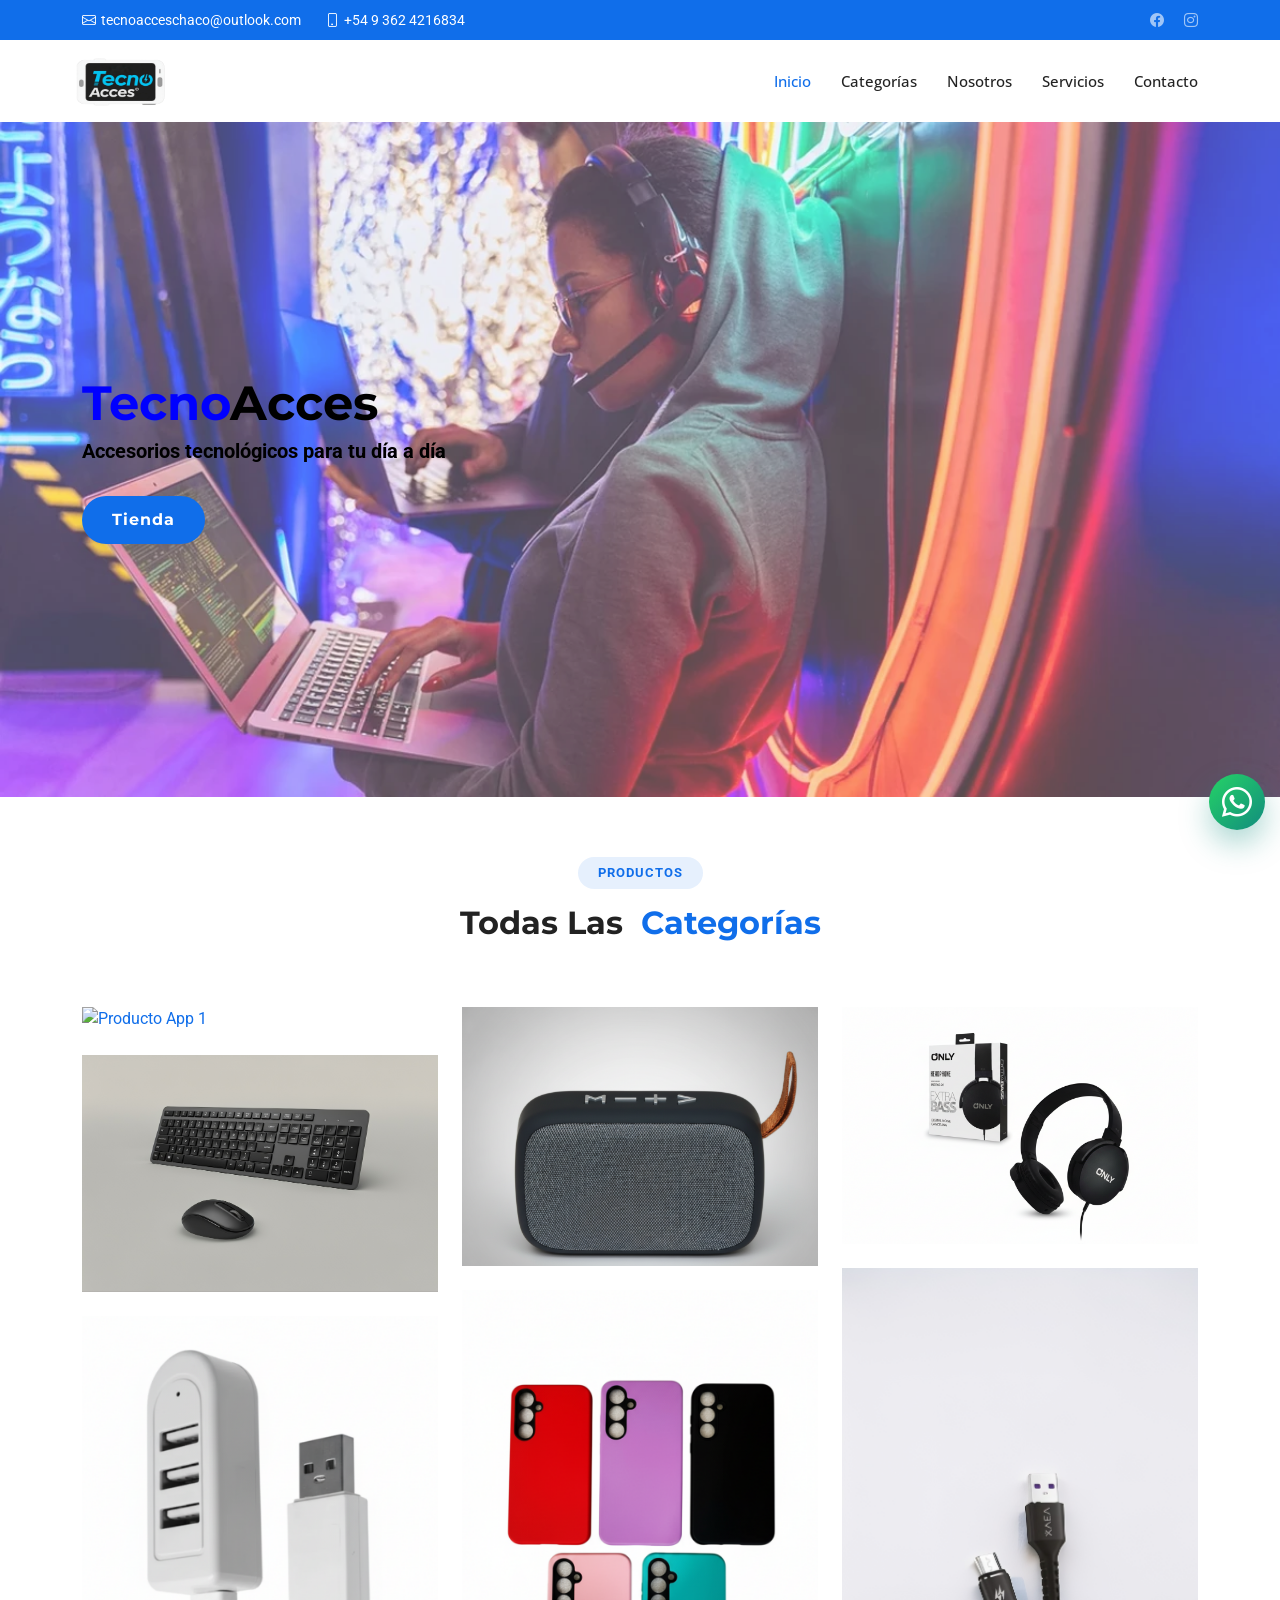
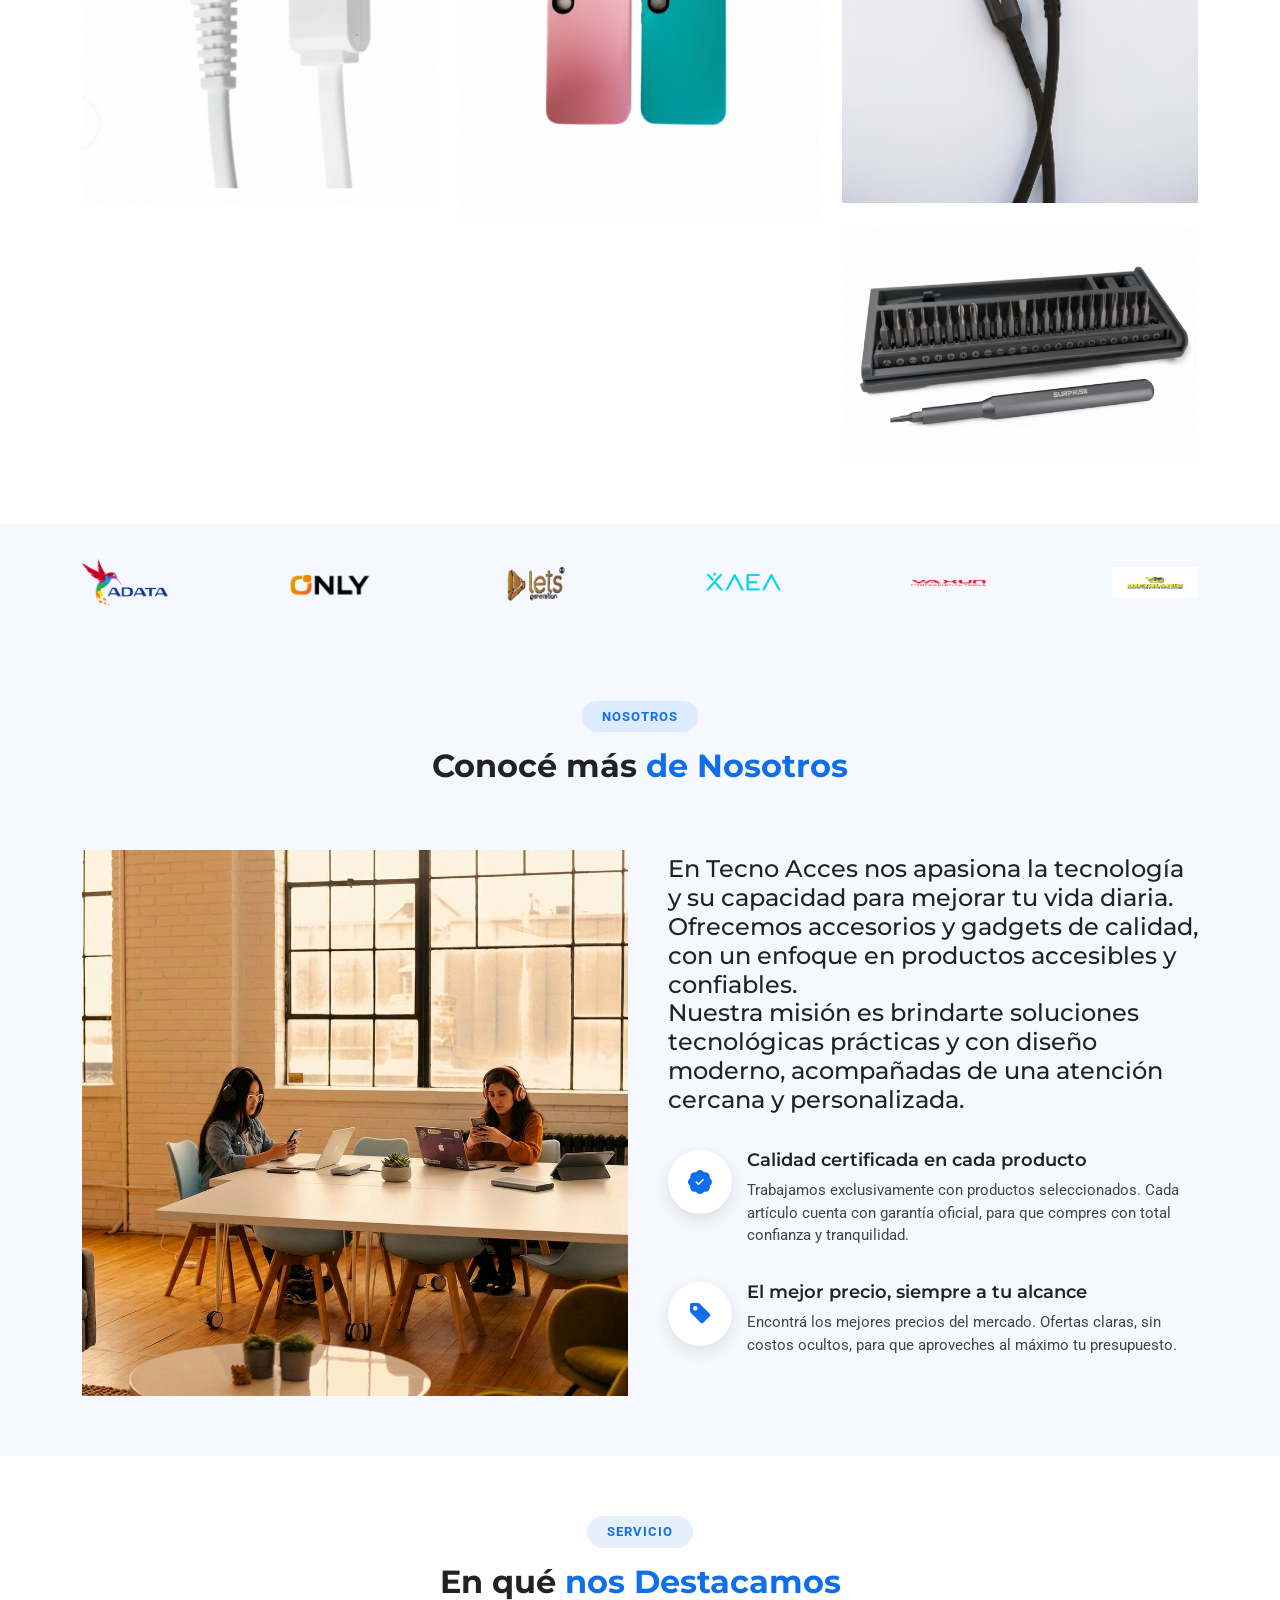
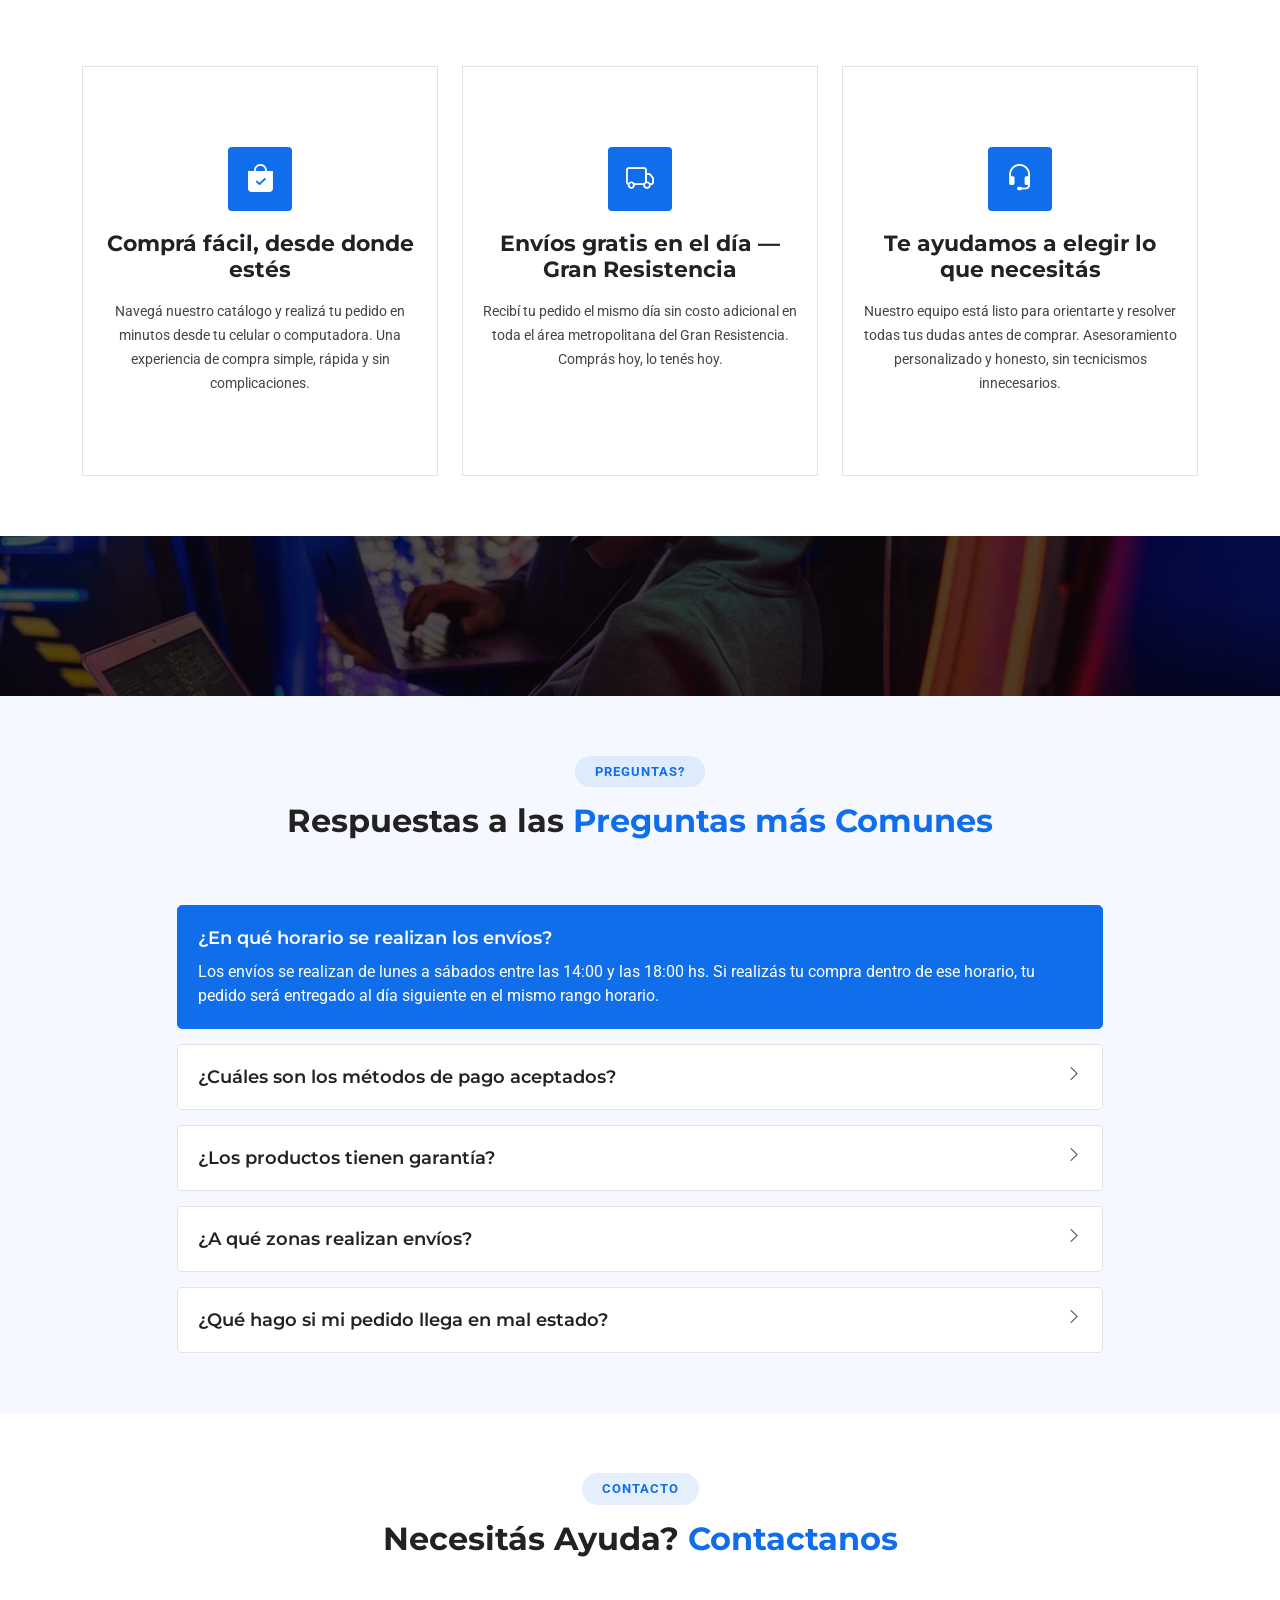
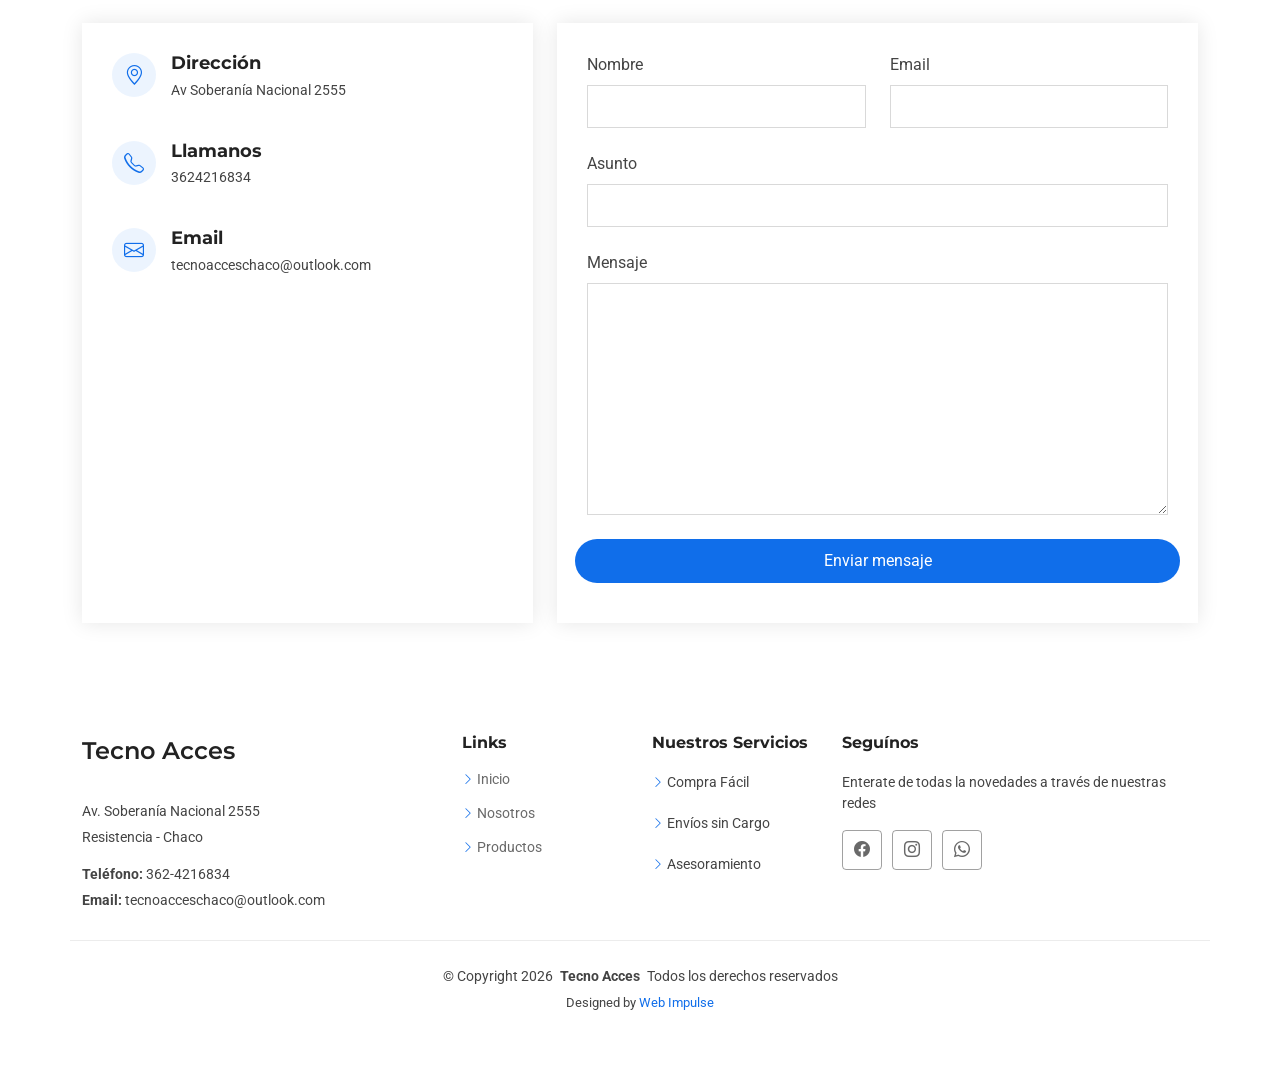
==== commit b20528af: "frontend terminado" ====
--- a/index.html
+++ b/index.html
@@ -28,6 +28,31 @@
   <!-- Main CSS File -->
   <link href="assets/css/main.css" rel="stylesheet">
 
+  <script type="text/javascript" src="https://cdn.jsdelivr.net/npm/@emailjs/browser@4/dist/email.min.js"></script>
+    <script type="text/javascript">
+        (function() {
+            // https://dashboard.emailjs.com/admin/account
+            emailjs.init({
+              publicKey: "tUjsoNsVjSrluTUMD",
+            });
+        })();
+    </script>
+    <script type="text/javascript">
+        window.onload = function() {
+            document.getElementById('contact-form').addEventListener('submit', function(event) {
+                event.preventDefault();
+                // these IDs from the previous steps
+                emailjs.sendForm('service_qedll4t', 'template_qua5tbg', this)
+                .then(() => {
+                        alert ('MENSAJE ENVIADO!');
+                        document.getElementById('contact-form').reset();
+                    }, (error) => {
+                        alert('FAILED...', error);
+                    });
+            });
+        }
+    </script>
+
 </head>
 
 <body class="index-page">
@@ -62,10 +87,10 @@
         <nav id="navmenu" class="navmenu">
           <ul>
             <li><a href="#hero" class="active">Inicio</a></li>
-            <li><a href="#portfolio">Portfolio</a></li>
+            <li><a href="#portfolio">Categorías</a></li>
             <li><a href="#about">Nosotros</a></li>
-            <li><a href="#services">Services</a></li>
-            <li><a href="#contact">Contact</a></li>
+            <li><a href="#services">Servicios</a></li>
+            <li><a href="#contact">Contacto</a></li>
           </ul>
           <i class="mobile-nav-toggle d-xl-none bi bi-list"></i>
         </nav>
@@ -87,7 +112,7 @@
             <h1>Tecno<span>Acces</span></h1>
             <p><b>Accesorios tecnológicos para tu día a día</b></p>
             <div class="d-flex">
-              <a href="#about" class="btn-get-started"><b>Ir a la tienda online</b></a>
+              <a href="https://wa.link/xfzeci" class="btn-get-started"><b>Tienda</b></a>
             </div>
           </div>
         </div>
@@ -102,137 +127,107 @@
 
       <!-- Section Title -->
       <div class="container section-title" data-aos="fade-up">
-        <h2>Portfolio</h2>
-        <p><span>Check Our&nbsp;</span> <span class="description-title">Portfolio</span></p>
+        <h2>Productos</h2>
+        <p><span>Todas Las&nbsp;</span> <span class="description-title">Categorías</span></p>
       </div><!-- End Section Title -->
 
       <div class="container">
 
         <div class="isotope-layout" data-default-filter="*" data-layout="masonry" data-sort="original-order">
 
-          <ul class="portfolio-filters isotope-filters" data-aos="fade-up" data-aos-delay="100">
-            <li data-filter="*" class="filter-active">All</li>
-            <li data-filter=".filter-app">App</li>
-            <li data-filter=".filter-product">Card</li>
-            <li data-filter=".filter-branding">Web</li>
-          </ul><!-- End Portfolio Filters -->
+         
 
           <div class="row gy-4 isotope-container" data-aos="fade-up" data-aos-delay="200">
 
             <div class="col-lg-4 col-md-6 portfolio-item isotope-item filter-app">
-              <img src="assets/img/masonry-portfolio/masonry-portfolio-1.jpg" class="img-fluid" alt="">
+              <a href="https://wa.me/5493624216834?text=Hola%2C%20quiero%20ver%20la%20tienda%20online%20de%20TecnoAcces" class="portfolio-image-link" target="_blank" rel="noopener noreferrer" aria-label="Ir a la tienda desde App 1">
+                <img src="assets/img/masonry-portfolio/productoUno.png" class="img-fluid" alt="Producto App 1">
+              </a>
               <div class="portfolio-info">
-                <h4>App 1</h4>
-                <p>Lorem ipsum, dolor sit</p>
-                <a href="assets/img/masonry-portfolio/masonry-portfolio-1.jpg" title="App 1"
-                  data-gallery="portfolio-gallery-app" class="glightbox preview-link"><i class="bi bi-zoom-in"></i></a>
-                <a href="portfolio-details.html" title="More Details" class="details-link"><i
-                    class="bi bi-link-45deg"></i></a>
+                <h4>CARGADORES</h4>
+         
+                <a href="https://wa.me/5493624216834?text=Hola%2C%20quiero%20ver%20la%20tienda%20online%20de%20TecnoAcces" title="Ver mas" class="details-link" target="_blank" rel="noopener noreferrer">Ver mas</a>
               </div>
             </div><!-- End Portfolio Item -->
 
             <div class="col-lg-4 col-md-6 portfolio-item isotope-item filter-product">
-              <img src="assets/img/masonry-portfolio/masonry-portfolio-2.jpg" class="img-fluid" alt="">
+              <a href="https://wa.me/5493624216834?text=Hola%2C%20quiero%20ver%20la%20tienda%20online%20de%20TecnoAcces" class="portfolio-image-link" target="_blank" rel="noopener noreferrer" aria-label="Ir a la tienda desde Product 1">
+                <img src="assets/img/masonry-portfolio/productoDos.png" class="img-fluid" alt="Producto 1">
+              </a>
               <div class="portfolio-info">
-                <h4>Product 1</h4>
-                <p>Lorem ipsum, dolor sit</p>
-                <a href="assets/img/masonry-portfolio/masonry-portfolio-2.jpg" title="Product 1"
-                  data-gallery="portfolio-gallery-product" class="glightbox preview-link"><i
-                    class="bi bi-zoom-in"></i></a>
-                <a href="portfolio-details.html" title="More Details" class="details-link"><i
-                    class="bi bi-link-45deg"></i></a>
+                <h4>PARLANTES</h4>
+               
+                <a href="https://wa.me/5493624216834?text=Hola%2C%20quiero%20ver%20la%20tienda%20online%20de%20TecnoAcces" title="Ver mas" class="details-link" target="_blank" rel="noopener noreferrer">Ver mas</a>
               </div>
             </div><!-- End Portfolio Item -->
 
             <div class="col-lg-4 col-md-6 portfolio-item isotope-item filter-branding">
-              <img src="assets/img/masonry-portfolio/masonry-portfolio-3.jpg" class="img-fluid" alt="">
+              <a href="https://wa.me/5493624216834?text=Hola%2C%20quiero%20ver%20la%20tienda%20online%20de%20TecnoAcces" class="portfolio-image-link" target="_blank" rel="noopener noreferrer" aria-label="Ir a la tienda desde Branding 1">
+                <img src="assets/img/masonry-portfolio/productoTres.png" class="img-fluid" alt="Producto Branding 1">
+              </a>
               <div class="portfolio-info">
-                <h4>Branding 1</h4>
-                <p>Lorem ipsum, dolor sit</p>
-                <a href="assets/img/masonry-portfolio/masonry-portfolio-3.jpg" title="Branding 1"
-                  data-gallery="portfolio-gallery-branding" class="glightbox preview-link"><i
-                    class="bi bi-zoom-in"></i></a>
-                <a href="portfolio-details.html" title="More Details" class="details-link"><i
-                    class="bi bi-link-45deg"></i></a>
+                <h4>AURICULARES</h4>
+              
+                <a href="https://wa.me/5493624216834?text=Hola%2C%20quiero%20ver%20la%20tienda%20online%20de%20TecnoAcces" title="Ver mas" class="details-link" target="_blank" rel="noopener noreferrer">Ver mas</a>
               </div>
             </div><!-- End Portfolio Item -->
 
             <div class="col-lg-4 col-md-6 portfolio-item isotope-item filter-app">
-              <img src="assets/img/masonry-portfolio/masonry-portfolio-4.jpg" class="img-fluid" alt="">
+              <a href="https://wa.me/5493624216834?text=Hola%2C%20quiero%20ver%20la%20tienda%20online%20de%20TecnoAcces" class="portfolio-image-link" target="_blank" rel="noopener noreferrer" aria-label="Ir a la tienda desde App 2">
+                <img src="assets/img/masonry-portfolio/productoCuatro.png" class="img-fluid" alt="Producto App 2">
+              </a>
               <div class="portfolio-info">
-                <h4>App 2</h4>
-                <p>Lorem ipsum, dolor sit</p>
-                <a href="assets/img/masonry-portfolio/masonry-portfolio-4.jpg" title="App 2"
-                  data-gallery="portfolio-gallery-app" class="glightbox preview-link"><i class="bi bi-zoom-in"></i></a>
-                <a href="portfolio-details.html" title="More Details" class="details-link"><i
-                    class="bi bi-link-45deg"></i></a>
+                <h4>INFORMÁTICA</h4>
+             
+                <a href="https://wa.me/5493624216834?text=Hola%2C%20quiero%20ver%20la%20tienda%20online%20de%20TecnoAcces" title="Ver mas" class="details-link" target="_blank" rel="noopener noreferrer">Ver mas</a>
               </div>
             </div><!-- End Portfolio Item -->
 
             <div class="col-lg-4 col-md-6 portfolio-item isotope-item filter-product">
-              <img src="assets/img/masonry-portfolio/masonry-portfolio-5.jpg" class="img-fluid" alt="">
+              <a href="https://wa.me/5493624216834?text=Hola%2C%20quiero%20ver%20la%20tienda%20online%20de%20TecnoAcces" class="portfolio-image-link" target="_blank" rel="noopener noreferrer" aria-label="Ir a la tienda desde Product 2">
+                <img src="assets/img/masonry-portfolio/productoCinco.png" class="img-fluid" alt="Producto 2">
+              </a>
               <div class="portfolio-info">
-                <h4>Product 2</h4>
-                <p>Lorem ipsum, dolor sit</p>
-                <a href="assets/img/masonry-portfolio/masonry-portfolio-5.jpg" title="Product 2"
-                  data-gallery="portfolio-gallery-product" class="glightbox preview-link"><i
-                    class="bi bi-zoom-in"></i></a>
-                <a href="portfolio-details.html" title="More Details" class="details-link"><i
-                    class="bi bi-link-45deg"></i></a>
+                <h4>CABLES</h4>
+               
+                <a href="https://wa.me/5493624216834?text=Hola%2C%20quiero%20ver%20la%20tienda%20online%20de%20TecnoAcces" title="Ver mas" class="details-link" target="_blank" rel="noopener noreferrer">Ver mas</a>
               </div>
             </div><!-- End Portfolio Item -->
 
             <div class="col-lg-4 col-md-6 portfolio-item isotope-item filter-branding">
-              <img src="assets/img/masonry-portfolio/masonry-portfolio-6.jpg" class="img-fluid" alt="">
+              <a href="https://wa.me/5493624216834?text=Hola%2C%20quiero%20ver%20la%20tienda%20online%20de%20TecnoAcces" class="portfolio-image-link" target="_blank" rel="noopener noreferrer" aria-label="Ir a la tienda desde Branding 2">
+                <img src="assets/img/masonry-portfolio/productoSeis.png" class="img-fluid" alt="Producto Branding 2">
+              </a>
               <div class="portfolio-info">
-                <h4>Branding 2</h4>
-                <p>Lorem ipsum, dolor sit</p>
-                <a href="assets/img/masonry-portfolio/masonry-portfolio-6.jpg" title="Branding 2"
-                  data-gallery="portfolio-gallery-branding" class="glightbox preview-link"><i
-                    class="bi bi-zoom-in"></i></a>
-                <a href="portfolio-details.html" title="More Details" class="details-link"><i
-                    class="bi bi-link-45deg"></i></a>
+                <h4>ACC. CELULARES</h4>
+              
+                <a href="https://wa.me/5493624216834?text=Hola%2C%20quiero%20ver%20la%20tienda%20online%20de%20TecnoAcces" title="Ver mas" class="details-link" target="_blank" rel="noopener noreferrer">Ver mas</a>
               </div>
             </div><!-- End Portfolio Item -->
 
             <div class="col-lg-4 col-md-6 portfolio-item isotope-item filter-app">
-              <img src="assets/img/masonry-portfolio/masonry-portfolio-7.jpg" class="img-fluid" alt="">
+              <a href="https://wa.me/5493624216834?text=Hola%2C%20quiero%20ver%20la%20tienda%20online%20de%20TecnoAcces" class="portfolio-image-link" target="_blank" rel="noopener noreferrer" aria-label="Ir a la tienda desde App 3">
+                <img src="assets/img/masonry-portfolio/productoSiete.png" class="img-fluid" alt="Producto App 3">
+              </a>
               <div class="portfolio-info">
-                <h4>App 3</h4>
-                <p>Lorem ipsum, dolor sit</p>
-                <a href="assets/img/masonry-portfolio/masonry-portfolio-7.jpg" title="App 3"
-                  data-gallery="portfolio-gallery-app" class="glightbox preview-link"><i class="bi bi-zoom-in"></i></a>
-                <a href="portfolio-details.html" title="More Details" class="details-link"><i
-                    class="bi bi-link-45deg"></i></a>
+                <h4>ADAPTADORES</h4>
+             
+                <a href="https://wa.me/5493624216834?text=Hola%2C%20quiero%20ver%20la%20tienda%20online%20de%20TecnoAcces" title="Ver mas" class="details-link" target="_blank" rel="noopener noreferrer">Ver mas</a>
               </div>
             </div><!-- End Portfolio Item -->
 
-            <div class="col-lg-4 col-md-6 portfolio-item isotope-item filter-product">
-              <img src="assets/img/masonry-portfolio/masonry-portfolio-8.jpg" class="img-fluid" alt="">
+           
+
+            <div class="col-lg-4 col-md-6 portfolio-item isotope-item filter-branding">
+              <a href="https://wa.me/5493624216834?text=Hola%2C%20quiero%20ver%20la%20tienda%20online%20de%20TecnoAcces" class="portfolio-image-link" target="_blank" rel="noopener noreferrer" aria-label="Ir a la tienda desde Branding 3">
+                <img src="assets/img/masonry-portfolio/productoNueve.png" class="img-fluid" alt="Producto Branding 3">
+              </a>
               <div class="portfolio-info">
-                <h4>Product 3</h4>
-                <p>Lorem ipsum, dolor sit</p>
-                <a href="assets/img/masonry-portfolio/masonry-portfolio-8.jpg" title="Product 3"
-                  data-gallery="portfolio-gallery-product" class="glightbox preview-link"><i
-                    class="bi bi-zoom-in"></i></a>
-                <a href="portfolio-details.html" title="More Details" class="details-link"><i
-                    class="bi bi-link-45deg"></i></a>
+                <h4>HERRAMIENTAS</h4>
+               
+                <a href="https://wa.me/5493624216834?text=Hola%2C%20quiero%20ver%20la%20tienda%20online%20de%20TecnoAcces" title="Ver mas" class="details-link" target="_blank" rel="noopener noreferrer">Ver mas</a>
               </div>
             </div><!-- End Portfolio Item -->
-
-            <div class="col-lg-4 col-md-6 portfolio-item isotope-item filter-branding">
-              <img src="assets/img/masonry-portfolio/masonry-portfolio-9.jpg" class="img-fluid" alt="">
-              <div class="portfolio-info">
-                <h4>Branding 3</h4>
-                <p>Lorem ipsum, dolor sit</p>
-                <a href="assets/img/masonry-portfolio/masonry-portfolio-9.jpg" title="Branding 2"
-                  data-gallery="portfolio-gallery-branding" class="glightbox preview-link"><i
-                    class="bi bi-zoom-in"></i></a>
-                <a href="portfolio-details.html" title="More Details" class="details-link"><i
-                    class="bi bi-link-45deg"></i></a>
-              </div>
-            </div><!-- End Portfolio Item -->
-
           </div><!-- End Portfolio Container -->
 
         </div>
@@ -241,54 +236,6 @@
 
     </section><!-- /Portfolio Section -->
 
-    <!-- Stats Section -->
-    <section id="stats" class="stats section">
-
-      <div class="container" data-aos="fade-up" data-aos-delay="100">
-
-        <div class="row gy-4">
-
-          <div class="col-lg-3 col-md-6 d-flex flex-column align-items-center">
-            <i class="bi bi-emoji-smile"></i>
-            <div class="stats-item">
-              <span data-purecounter-start="0" data-purecounter-end="232" data-purecounter-duration="1"
-                class="purecounter"></span>
-              <p>Happy Clients</p>
-            </div>
-          </div><!-- End Stats Item -->
-
-          <div class="col-lg-3 col-md-6 d-flex flex-column align-items-center">
-            <i class="bi bi-journal-richtext"></i>
-            <div class="stats-item">
-              <span data-purecounter-start="0" data-purecounter-end="521" data-purecounter-duration="1"
-                class="purecounter"></span>
-              <p>Projects</p>
-            </div>
-          </div><!-- End Stats Item -->
-
-          <div class="col-lg-3 col-md-6 d-flex flex-column align-items-center">
-            <i class="bi bi-headset"></i>
-            <div class="stats-item">
-              <span data-purecounter-start="0" data-purecounter-end="1463" data-purecounter-duration="1"
-                class="purecounter"></span>
-              <p>Hours Of Support</p>
-            </div>
-          </div><!-- End Stats Item -->
-
-          <div class="col-lg-3 col-md-6 d-flex flex-column align-items-center">
-            <i class="bi bi-people"></i>
-            <div class="stats-item">
-              <span data-purecounter-start="0" data-purecounter-end="15" data-purecounter-duration="1"
-                class="purecounter"></span>
-              <p>Hard Workers</p>
-            </div>
-          </div><!-- End Stats Item -->
-
-        </div>
-
-      </div>
-
-    </section><!-- /Stats Section -->
 
     <!-- Clients Section -->
     <section id="clients" class="clients section light-background">
@@ -330,14 +277,14 @@
             }
           </script>
           <div class="swiper-wrapper align-items-center">
-            <div class="swiper-slide"><img src="assets/img/clients/client-1.png" class="img-fluid" alt=""></div>
-            <div class="swiper-slide"><img src="assets/img/clients/client-2.png" class="img-fluid" alt=""></div>
-            <div class="swiper-slide"><img src="assets/img/clients/client-3.png" class="img-fluid" alt=""></div>
-            <div class="swiper-slide"><img src="assets/img/clients/client-4.png" class="img-fluid" alt=""></div>
-            <div class="swiper-slide"><img src="assets/img/clients/client-5.png" class="img-fluid" alt=""></div>
-            <div class="swiper-slide"><img src="assets/img/clients/client-6.png" class="img-fluid" alt=""></div>
-            <div class="swiper-slide"><img src="assets/img/clients/client-7.png" class="img-fluid" alt=""></div>
-            <div class="swiper-slide"><img src="assets/img/clients/client-8.png" class="img-fluid" alt=""></div>
+            <div class="swiper-slide"><img src="assets/img/clients/clientuno.png" class="img-fluid" alt=""></div>
+            <div class="swiper-slide"><img src="assets/img/clients/cientdos.png" class="img-fluid" alt=""></div>
+            <div class="swiper-slide"><img src="assets/img/clients/cienttres.png" class="img-fluid" alt=""></div>
+            <div class="swiper-slide"><img src="assets/img/clients/cientcuatro.png" class="img-fluid" alt=""></div>
+            <div class="swiper-slide"><img src="assets/img/clients/cientcinco.png" class="img-fluid" alt=""></div>
+            <div class="swiper-slide"><img src="assets/img/clients/cientseis.jpg" class="img-fluid" alt=""></div>
+            <div class="swiper-slide"><img src="assets/img/clients/clientsiete.png" class="img-fluid" alt=""></div>
+           
           </div>
         </div>
 
@@ -351,7 +298,7 @@
       <!-- Section Title -->
       <div class="container section-title" data-aos="fade-up">
         <h2>Nosotros</h2>
-        <p><span>Find Out More</span> <span class="description-title">About Us</span></p>
+        <p><span>Conocé más</span> <span class="description-title"> de Nosotros</span></p>
       </div><!-- End Section Title -->
 
       <div class="container">
@@ -359,7 +306,7 @@
         <div class="row gy-3">
 
           <div class="col-lg-6" data-aos="fade-up" data-aos-delay="100">
-            <img src="assets/img/about.jpg" alt="" class="img-fluid">
+            <img src="assets/img/about.png" alt="" class="img-fluid">
           </div>
 
           <div class="col-lg-6 d-flex flex-column justify-content-center" data-aos="fade-up" data-aos-delay="200">
@@ -370,17 +317,17 @@
                 personalizada.</h4>
                 <ul>
                   <li>
-                    <i class="bi bi-diagram-3"></i>
+                  <i class="bi bi-patch-check-fill"></i>
                     <div>
-                      <h4>Ullamco laboris nisi ut aliquip consequat</h4>
-                      <p>Magni facilis facilis repellendus cum excepturi quaerat praesentium libre trade</p>
+                      <h4>Calidad certificada en cada producto</h4>
+                      <p>Trabajamos exclusivamente con productos seleccionados. Cada artículo cuenta con garantía oficial, para que compres con total confianza y tranquilidad.</p>
                     </div>
                   </li>
                   <li>
-                    <i class="bi bi-fullscreen-exit"></i>
+            <i class="bi bi-tag-fill"></i>
                     <div>
-                      <h4>Magnam soluta odio exercitationem reprehenderi</h4>
-                      <p>Quo totam dolorum at pariatur aut distinctio dolorum laudantium illo direna pasata redi</p>
+                      <h4> El mejor precio, siempre a tu alcance</h4>
+                      <p>Encontrá los mejores precios del mercado. Ofertas claras, sin costos ocultos, para que aproveches al máximo tu presupuesto.</p>
                     </div>
                   </li>
                 </ul>
@@ -399,8 +346,8 @@
 
       <!-- Section Title -->
       <div class="container section-title" data-aos="fade-up">
-        <h2>Services</h2>
-        <p><span>Check Our</span> <span class="description-title">Services</span></p>
+        <h2>Servicio</h2>
+        <p><span>En qué </span> <span class="description-title">nos Destacamos</span></p>
       </div><!-- End Section Title -->
 
       <div class="container">
@@ -410,84 +357,43 @@
           <div class="col-lg-4 col-md-6" data-aos="fade-up" data-aos-delay="100">
             <div class="service-item position-relative">
               <div class="icon">
-                <i class="bi bi-activity"></i>
+                <i class="bi bi-bag-check-fill"></i>
               </div>
               <a href="#" class="stretched-link">
-                <h3>Nesciunt Mete</h3>
-              </a>
-              <p>Provident nihil minus qui consequatur non omnis maiores. Eos accusantium minus dolores iure perferendis
-                tempore et consequatur.</p>
+                <h3>Comprá fácil, desde donde estés</h3>
+              </a>
+              <p>Navegá nuestro catálogo y realizá tu pedido en minutos desde tu celular 
+o computadora. Una experiencia de compra simple, rápida y sin complicaciones.</p>
             </div>
           </div><!-- End Service Item -->
 
           <div class="col-lg-4 col-md-6" data-aos="fade-up" data-aos-delay="200">
             <div class="service-item position-relative">
               <div class="icon">
-                <i class="bi bi-broadcast"></i>
+                <i class="bi bi-truck"></i>
               </div>
               <a href="#" class="stretched-link">
-                <h3>Eosle Commodi</h3>
-              </a>
-              <p>Ut autem aut autem non a. Sint sint sit facilis nam iusto sint. Libero corrupti neque eum hic non ut
-                nesciunt dolorem.</p>
+                <h3>Envíos gratis en el día — Gran Resistencia</h3>
+              </a>
+              <p>Recibí tu pedido el mismo día sin costo adicional en toda el área 
+metropolitana del Gran Resistencia. Comprás hoy, lo tenés hoy.</p>
             </div>
           </div><!-- End Service Item -->
 
           <div class="col-lg-4 col-md-6" data-aos="fade-up" data-aos-delay="300">
             <div class="service-item position-relative">
               <div class="icon">
-                <i class="bi bi-easel"></i>
+                <i class="bi bi-headset"></i>
               </div>
               <a href="#" class="stretched-link">
-                <h3>Ledo Markt</h3>
-              </a>
-              <p>Ut excepturi voluptatem nisi sed. Quidem fuga consequatur. Minus ea aut. Vel qui id voluptas adipisci
-                eos earum corrupti.</p>
+                <h3>Te ayudamos a elegir lo que necesitás</h3>
+              </a>
+              <p>Nuestro equipo está listo para orientarte y resolver todas tus dudas 
+antes de comprar. Asesoramiento personalizado y honesto, sin tecnicismos 
+innecesarios.</p>
             </div>
           </div><!-- End Service Item -->
 
-          <div class="col-lg-4 col-md-6" data-aos="fade-up" data-aos-delay="400">
-            <div class="service-item position-relative">
-              <div class="icon">
-                <i class="bi bi-bounding-box-circles"></i>
-              </div>
-              <a href="#" class="stretched-link">
-                <h3>Asperiores Commodit</h3>
-              </a>
-              <p>Non et temporibus minus omnis sed dolor esse consequatur. Cupiditate sed error ea fuga sit provident
-                adipisci neque.</p>
-              <a href="#" class="stretched-link"></a>
-            </div>
-          </div><!-- End Service Item -->
-
-          <div class="col-lg-4 col-md-6" data-aos="fade-up" data-aos-delay="500">
-            <div class="service-item position-relative">
-              <div class="icon">
-                <i class="bi bi-calendar4-week"></i>
-              </div>
-              <a href="#" class="stretched-link">
-                <h3>Velit Doloremque</h3>
-              </a>
-              <p>Cumque et suscipit saepe. Est maiores autem enim facilis ut aut ipsam corporis aut. Sed animi at autem
-                alias eius labore.</p>
-              <a href="#" class="stretched-link"></a>
-            </div>
-          </div><!-- End Service Item -->
-
-          <div class="col-lg-4 col-md-6" data-aos="fade-up" data-aos-delay="600">
-            <div class="service-item position-relative">
-              <div class="icon">
-                <i class="bi bi-chat-square-text"></i>
-              </div>
-              <a href="#" class="stretched-link">
-                <h3>Dolori Architecto</h3>
-              </a>
-              <p>Hic molestias ea quibusdam eos. Fugiat enim doloremque aut neque non et debitis iure. Corrupti
-                recusandae ducimus enim.</p>
-              <a href="#" class="stretched-link"></a>
-            </div>
-          </div><!-- End Service Item -->
-
         </div>
 
       </div>
@@ -501,7 +407,7 @@
 
       <div class="container" data-aos="fade-up" data-aos-delay="100">
 
-        <div class="swiper init-swiper">
+      <div class="swiper init-swiper">
           <script type="application/json" class="swiper-config">
             {
               "loop": true,
@@ -519,9 +425,9 @@
           </script>
           <div class="swiper-wrapper">
 
-            <div class="swiper-slide">
+         <div class="swiper-slide">
               <div class="testimonial-item">
-                <img src="assets/img/testimonials/testimonials-1.jpg" class="testimonial-img" alt="">
+           <!--     <img src="assets/img/testimonials/testimonials-1.jpg" class="testimonial-img" alt="">
                 <h3>Saul Goodman</h3>
                 <h4>Ceo &amp; Founder</h4>
                 <div class="stars">
@@ -535,9 +441,9 @@
                   <i class="bi bi-quote quote-icon-right"></i>
                 </p>
               </div>
-            </div><!-- End testimonial item -->
-
-            <div class="swiper-slide">
+            </div>  -->
+          
+   <!--         <div class="swiper-slide">
               <div class="testimonial-item">
                 <img src="assets/img/testimonials/testimonials-2.jpg" class="testimonial-img" alt="">
                 <h3>Sara Wilsson</h3>
@@ -553,9 +459,9 @@
                   <i class="bi bi-quote quote-icon-right"></i>
                 </p>
               </div>
-            </div><!-- End testimonial item -->
-
-            <div class="swiper-slide">
+            </div> -->
+
+    <!--        <div class="swiper-slide">
               <div class="testimonial-item">
                 <img src="assets/img/testimonials/testimonials-3.jpg" class="testimonial-img" alt="">
                 <h3>Jena Karlis</h3>
@@ -571,9 +477,9 @@
                   <i class="bi bi-quote quote-icon-right"></i>
                 </p>
               </div>
-            </div><!-- End testimonial item -->
-
-            <div class="swiper-slide">
+            </div>  -->
+
+    <!--        <div class="swiper-slide">
               <div class="testimonial-item">
                 <img src="assets/img/testimonials/testimonials-4.jpg" class="testimonial-img" alt="">
                 <h3>Matt Brandon</h3>
@@ -590,9 +496,9 @@
                   <i class="bi bi-quote quote-icon-right"></i>
                 </p>
               </div>
-            </div><!-- End testimonial item -->
-
-            <div class="swiper-slide">
+            </div> -->
+
+   <!--         <div class="swiper-slide">
               <div class="testimonial-item">
                 <img src="assets/img/testimonials/testimonials-5.jpg" class="testimonial-img" alt="">
                 <h3>John Larson</h3>
@@ -609,8 +515,8 @@
                   <i class="bi bi-quote quote-icon-right"></i>
                 </p>
               </div>
-            </div><!-- End testimonial item -->
-
+            </div>  -->
+        
           </div>
           <div class="swiper-pagination"></div>
         </div>
@@ -624,8 +530,8 @@
 
       <!-- Section Title -->
       <div class="container section-title" data-aos="fade-up">
-        <h2>F.A.Q</h2>
-        <p><span>Frequently Asked</span> <span class="description-title">Questions</span></p>
+        <h2>Preguntas?</h2>
+        <p><span>Respuestas a las</span> <span class="description-title">Preguntas más Comunes</span></p>
       </div><!-- End Section Title -->
 
       <div class="container">
@@ -637,64 +543,70 @@
             <div class="faq-container">
 
               <div class="faq-item faq-active">
-                <h3>Non consectetur a erat nam at lectus urna duis?</h3>
+                <h3>¿En qué horario se realizan los envíos?</h3>
                 <div class="faq-content">
-                  <p>Feugiat pretium nibh ipsum consequat. Tempus iaculis urna id volutpat lacus laoreet non curabitur
-                    gravida. Venenatis lectus magna fringilla urna porttitor rhoncus dolor purus non.</p>
+                  <p>Los envíos se realizan de lunes a sábados entre las 14:00 y las 18:00 hs. 
+Si realizás tu compra dentro de ese horario, tu pedido será entregado 
+al día siguiente en el mismo rango horario.</p>
                 </div>
                 <i class="faq-toggle bi bi-chevron-right"></i>
               </div><!-- End Faq item-->
 
               <div class="faq-item">
-                <h3>Feugiat scelerisque varius morbi enim nunc faucibus?</h3>
+                <h3>¿Cuáles son los métodos de pago aceptados?</h3>
                 <div class="faq-content">
-                  <p>Dolor sit amet consectetur adipiscing elit pellentesque habitant morbi. Id interdum velit laoreet
-                    id donec ultrices. Fringilla phasellus faucibus scelerisque eleifend donec pretium. Est pellentesque
-                    elit ullamcorper dignissim. Mauris ultrices eros in cursus turpis massa tincidunt dui.</p>
+                  <p>Podés abonar tu compra de dos formas:
+
+→ Directamente desde la tienda online a través de Mercado Pago, 
+  con todos los medios de pago disponibles.
+
+→ Enviando un mensaje con el producto deseado y abonando mediante 
+  efectivo o transferencia bancaria, con un descuento especial 
+  por esta modalidad.</p>
                 </div>
                 <i class="faq-toggle bi bi-chevron-right"></i>
               </div><!-- End Faq item-->
 
               <div class="faq-item">
-                <h3>Dolor sit amet consectetur adipiscing elit pellentesque?</h3>
+                <h3> ¿Los productos tienen garantía?</h3>
                 <div class="faq-content">
-                  <p>Eleifend mi in nulla posuere sollicitudin aliquam ultrices sagittis orci. Faucibus pulvinar
-                    elementum integer enim. Sem nulla pharetra diam sit amet nisl suscipit. Rutrum tellus pellentesque
-                    eu tincidunt. Lectus urna duis convallis convallis tellus. Urna molestie at elementum eu facilisis
-                    sed odio morbi quis</p>
+                  <p>¡Sí! Todos nuestros productos cuentan con garantía oficial. 
+La misma está sujeta al uso correcto del producto, cubriendo 
+defectos de fabricación y fallas técnicas no ocasionadas por el usuario.</p>
                 </div>
                 <i class="faq-toggle bi bi-chevron-right"></i>
               </div><!-- End Faq item-->
 
               <div class="faq-item">
-                <h3>Ac odio tempor orci dapibus. Aliquam eleifend mi in nulla?</h3>
+                <h3>¿A qué zonas realizan envíos?</h3>
                 <div class="faq-content">
-                  <p>Dolor sit amet consectetur adipiscing elit pellentesque habitant morbi. Id interdum velit laoreet
-                    id donec ultrices. Fringilla phasellus faucibus scelerisque eleifend donec pretium. Est pellentesque
-                    elit ullamcorper dignissim. Mauris ultrices eros in cursus turpis massa tincidunt dui.</p>
+                  <p>Realizamos envíos sin costo en las siguientes localidades 
+del Gran Resistencia:
+
+→ Resistencia
+→ Fontana
+→ Barranqueras
+→ Puerto Vilelas
+
+El envío es totalmente gratuito, previa confirmación 
+del domicilio mediante ubicación GPS.</p>
                 </div>
                 <i class="faq-toggle bi bi-chevron-right"></i>
               </div><!-- End Faq item-->
 
               <div class="faq-item">
-                <h3>Tempus quam pellentesque nec nam aliquam sem et tortor?</h3>
+                <h3>¿Qué hago si mi pedido llega en mal estado?</h3>
                 <div class="faq-content">
-                  <p>Molestie a iaculis at erat pellentesque adipiscing commodo. Dignissim suspendisse in est ante in.
-                    Nunc vel risus commodo viverra maecenas accumsan. Sit amet nisl suscipit adipiscing bibendum est.
-                    Purus gravida quis blandit turpis cursus in</p>
+                  <p>Si al recibir tu pedido notás que el producto presenta algún daño 
+o no es lo que solicitaste, comunicate con nosotros de inmediato 
+por nuestros canales de atención. Gestionamos el cambio o devolución 
+de forma rápida y sin complicaciones, porque tu satisfacción 
+es nuestra prioridad.</p>
                 </div>
                 <i class="faq-toggle bi bi-chevron-right"></i>
               </div><!-- End Faq item-->
 
-              <div class="faq-item">
-                <h3>Perspiciatis quod quo quos nulla quo illum ullam?</h3>
-                <div class="faq-content">
-                  <p>Enim ea facilis quaerat voluptas quidem et dolorem. Quis et consequatur non sed in suscipit sequi.
-                    Distinctio ipsam dolore et.</p>
-                </div>
-                <i class="faq-toggle bi bi-chevron-right"></i>
-              </div><!-- End Faq item-->
-
+             
             </div>
 
           </div><!-- End Faq Column-->
@@ -710,8 +622,8 @@
 
       <!-- Section Title -->
       <div class="container section-title" data-aos="fade-up">
-        <h2>Contact</h2>
-        <p><span>Need Help?</span> <span class="description-title">Contact Us</span></p>
+        <h2>Contacto</h2>
+        <p><span>Necesitás Ayuda?</span> <span class="description-title">Contactanos</span></p>
       </div><!-- End Section Title -->
 
       <div class="container" data-aos="fade-up" data-aos-delay="100">
@@ -741,7 +653,7 @@
                 <i class="bi bi-envelope flex-shrink-0"></i>
                 <div>
                   <h3>Email</h3>
-                  <p>info@example.com</p>
+                  <p>tecnoacceschaco@outlook.com</p>
                 </div>
               </div><!-- End Info Item -->
               <iframe
@@ -752,36 +664,31 @@
           </div>
 
           <div class="col-lg-7">
-            <form action="forms/contact.php" method="post" class="php-email-form" data-aos="fade-up"
+            <form id="contact-form" method="post" class="php-email-form" data-aos="fade-up"
               data-aos-delay="200">
               <div class="row gy-4">
 
                 <div class="col-md-6">
-                  <label for="name-field" class="pb-2">Your Name</label>
-                  <input type="text" name="name" id="name-field" class="form-control" required="">
+                  <label for="name-field" class="pb-2">Nombre</label>
+                  <input type="text" name="name" id="form-control" class="form-control" required="">
                 </div>
 
                 <div class="col-md-6">
-                  <label for="email-field" class="pb-2">Your Email</label>
-                  <input type="email" class="form-control" name="email" id="email-field" required="">
+                  <label for="email-field" class="pb-2">Email</label>
+                  <input type="email" class="form-control" name="email" id="form-control" required="">
                 </div>
 
                 <div class="col-md-12">
-                  <label for="subject-field" class="pb-2">Subject</label>
-                  <input type="text" class="form-control" name="subject" id="subject-field" required="">
+                  <label for="subject-field" class="pb-2">Asunto</label>
+                  <input type="text" class="form-control" name="subject" id="form-control" required="">
                 </div>
 
                 <div class="col-md-12">
-                  <label for="message-field" class="pb-2">Message</label>
-                  <textarea class="form-control" name="message" rows="10" id="message-field" required=""></textarea>
-                </div>
-
-                <div class="col-md-12 text-center">
-                  <div class="loading">Loading</div>
-                  <div class="error-message"></div>
-                  <div class="sent-message">Your message has been sent. Thank you!</div>
-
-                  <button type="submit">Send Message</button>
+                  <label for="message-field" class="pb-2">Mensaje</label>
+                  <textarea class="form-control" name="message" rows="10" id="form-control" required=""></textarea>
+                </div>
+
+                  <button type="submit">Enviar mensaje</button>
                 </div>
 
               </div>
@@ -803,44 +710,44 @@
       <div class="row gy-4">
         <div class="col-lg-4 col-md-6 footer-about">
           <a href="index.html" class="d-flex align-items-center">
-            <span class="sitename">BizLand</span>
+           <p><span>Tecno</span> <span class="description-title">Acces</span></p>
           </a>
           <div class="footer-contact pt-3">
-            <p>A108 Adam Street</p>
-            <p>New York, NY 535022</p>
-            <p class="mt-3"><strong>Phone:</strong> <span>+1 5589 55488 55</span></p>
-            <p><strong>Email:</strong> <span>info@example.com</span></p>
+            <p>Av. Soberanía Nacional 2555</p>
+            <p>Resistencia - Chaco</p>
+            <p class="mt-3"><strong>Teléfono:</strong> <span>362-4216834</span></p>
+            <p><strong>Email:</strong> <span>tecnoacceschaco@outlook.com</span></p>
           </div>
         </div>
 
         <div class="col-lg-2 col-md-3 footer-links">
-          <h4>Useful Links</h4>
+          <h4>Links</h4>
           <ul>
-            <li><i class="bi bi-chevron-right"></i> <a href="#">Home</a></li>
-            <li><i class="bi bi-chevron-right"></i> <a href="#">About us</a></li>
-            <li><i class="bi bi-chevron-right"></i> <a href="#">Services</a></li>
-            <li><i class="bi bi-chevron-right"></i> <a href="#">Terms of service</a></li>
+            <li><i class="bi bi-chevron-right"></i> <a href="#hero">Inicio</a></li>
+            <li><i class="bi bi-chevron-right"></i> <a href="#about">Nosotros</a></li>
+            <li><i class="bi bi-chevron-right"></i> <a href="#portfolio">Productos</a></li>
+            
           </ul>
         </div>
 
         <div class="col-lg-2 col-md-3 footer-links">
-          <h4>Our Services</h4>
+          <h4>Nuestros Servicios</h4>
           <ul>
-            <li><i class="bi bi-chevron-right"></i> <a href="#">Web Design</a></li>
-            <li><i class="bi bi-chevron-right"></i> <a href="#">Web Development</a></li>
-            <li><i class="bi bi-chevron-right"></i> <a href="#">Product Management</a></li>
-            <li><i class="bi bi-chevron-right"></i> <a href="#">Marketing</a></li>
+            <li><i class="bi bi-chevron-right"></i>Compra Fácil</a></li>
+            <li><i class="bi bi-chevron-right"></i>Envíos sin Cargo</a></li>
+            <li><i class="bi bi-chevron-right"></i>Asesoramiento</a></li>
+          
           </ul>
         </div>
 
         <div class="col-lg-4 col-md-12">
-          <h4>Follow Us</h4>
-          <p>Cras fermentum odio eu feugiat lide par naso tierra videa magna derita valies</p>
+          <h4>Seguínos</h4>
+          <p>Enterate de todas la novedades a través de nuestras redes</p>
           <div class="social-links d-flex">
-            <a href=""><i class="bi bi-twitter-x"></i></a>
-            <a href=""><i class="bi bi-facebook"></i></a>
-            <a href=""><i class="bi bi-instagram"></i></a>
-            <a href=""><i class="bi bi-linkedin"></i></a>
+          
+            <a href="#"><i class="bi bi-facebook"></i></a>
+            <a href="https://www.instagram.com/tecno.acces.chaco/"><i class="bi bi-instagram"></i></a>
+            <a href="https://wa.link/xfzeci"><i class="bi bi-whatsapp"></i></a>
           </div>
         </div>
 
@@ -848,7 +755,7 @@
     </div>
 
     <div class="container copyright text-center mt-4">
-      <p>© <span>Copyright</span> <strong class="px-1 sitename">Tecno Acces</strong> <span>Todos los derechos reservados</span></p>
+      <p>© <span>Copyright 2026</span> <strong class="px-1 sitename">Tecno Acces</strong> <span>Todos los derechos reservados</span></p>
       <div class="credits">
      
         Designed by <a href="https://webimpulse.vercel.app/">Web Impulse</a>
@@ -860,6 +767,12 @@
   <!-- Scroll Top -->
   <a href="#" id="scroll-top" class="scroll-top d-flex align-items-center justify-content-center"><i
       class="bi bi-arrow-up-short"></i></a>
+
+  <!-- WhatsApp Floating Button -->
+  <a href="https://wa.link/xfzeci" id="whatsapp-chat" class="whatsapp-chat d-flex align-items-center justify-content-center"
+    target="_blank" rel="noopener noreferrer" aria-label="Abrir chat de WhatsApp con Tecno Acces">
+    <i class="bi bi-whatsapp"></i>
+  </a>
 
   <!-- Preloader -->
   <div id="preloader">
@@ -870,6 +783,31 @@
   </div>
 
   <!-- Vendor JS Files -->
+
+   <script type="text/javascript" src="https://cdn.jsdelivr.net/npm/@emailjs/browser@4/dist/email.min.js"></script>
+    <script type="text/javascript">
+        (function() {
+            // https://dashboard.emailjs.com/admin/account
+            emailjs.init({
+              publicKey: "tUjsoNsVjSrluTUMD",
+            });
+        })();
+    </script>
+    <script type="text/javascript">
+        window.onload = function() {
+            document.getElementById('contact-form').addEventListener('submit', function(event) {
+                event.preventDefault();
+                // these IDs from the previous steps
+                emailjs.sendForm('service_qedll4t', 'template_qua5tbg', this)
+                .then(() => {
+                        alert ('MENSAJE ENVIADO!');
+                        document.getElementById('contact-form').reset();
+                    }, (error) => {
+                        alert('FAILED...', error);
+                    });
+            });
+        }
+    </script>
   <script src="assets/vendor/bootstrap/js/bootstrap.bundle.min.js"></script>
   <script src="assets/vendor/php-email-form/validate.js"></script>
   <script src="assets/vendor/aos/aos.js"></script>
@@ -885,4 +823,4 @@
 
 </body>
 
-</html>+</html>
--- a/assets/css/main.css
+++ b/assets/css/main.css
@@ -735,6 +735,67 @@
 }
 
 /*--------------------------------------------------------------
+# WhatsApp Floating Button
+--------------------------------------------------------------*/
+.whatsapp-chat {
+  position: fixed;
+  right: 15px;
+  bottom: 70px;
+  z-index: 99998;
+  width: 56px;
+  height: 56px;
+  border-radius: 50%;
+  background: linear-gradient(135deg, #25d366 0%, #128c7e 100%);
+  color: #ffffff;
+  box-shadow: 0 14px 30px rgba(18, 140, 126, 0.35);
+  transition: transform 0.3s ease, box-shadow 0.3s ease;
+  animation: whatsapp-pulse 2.4s ease-in-out infinite;
+}
+
+.whatsapp-chat i {
+  font-size: 30px;
+  line-height: 0;
+  color: inherit;
+}
+
+.whatsapp-chat:hover {
+  color: #ffffff;
+  transform: translateY(-3px) scale(1.03);
+  box-shadow: 0 18px 34px rgba(18, 140, 126, 0.42);
+  animation-play-state: paused;
+}
+
+@keyframes whatsapp-pulse {
+  0% {
+    transform: scale(1);
+    box-shadow: 0 14px 30px rgba(18, 140, 126, 0.35), 0 0 0 0 rgba(37, 211, 102, 0.28);
+  }
+
+  50% {
+    transform: scale(1.04);
+    box-shadow: 0 18px 34px rgba(18, 140, 126, 0.42), 0 0 0 12px rgba(37, 211, 102, 0);
+  }
+
+  100% {
+    transform: scale(1);
+    box-shadow: 0 14px 30px rgba(18, 140, 126, 0.35), 0 0 0 0 rgba(37, 211, 102, 0);
+  }
+}
+
+@media (max-width: 768px) {
+  .whatsapp-chat {
+    right: 12px;
+    bottom: 68px;
+    width: 52px;
+    height: 52px;
+  }
+
+  .whatsapp-chat i {
+    font-size: 28px;
+  }
+}
+
+/*--------------------------------------------------------------
 # Disable aos animation delay on mobile devices
 --------------------------------------------------------------*/
 @media screen and (max-width: 768px) {
@@ -1363,6 +1424,31 @@
 /*--------------------------------------------------------------
 # Portfolio Section
 --------------------------------------------------------------*/
+--------------------------------------------------------------*/
+
+
+.portfolio .portfolio-item .portfolio-store-link {
+  display: block;
+  overflow: hidden;
+}
+
+.portfolio .portfolio-item img {
+  transition: transform 0.5s ease;
+  transform-origin: center center;
+}
+
+.portfolio .portfolio-item:hover img {
+  transform: scale(1.08);
+}
+
+.portfolio .portfolio-item .portfolio-info {
+  opacity: 0;
+  position: absolute;
+--------------------------------------------------------------*/
+.starter-section {
+  /* Add your styles here */
+}
+}
 .portfolio .portfolio-filters {
   padding: 0;
   margin: 0 auto 20px auto;
@@ -1410,6 +1496,20 @@
   overflow: hidden;
 }
 
+.portfolio .portfolio-item .portfolio-image-link {
+  display: block;
+}
+
+.portfolio .portfolio-item img {
+  transition: transform 0.5s ease;
+  transform-origin: center center;
+  display: block;
+}
+
+.portfolio .portfolio-item:hover img {
+  transform: scale(1.08);
+}
+
 .portfolio .portfolio-item .portfolio-info {
   opacity: 0;
   position: absolute;
@@ -1438,9 +1538,8 @@
 .portfolio .portfolio-item .portfolio-info .preview-link,
 .portfolio .portfolio-item .portfolio-info .details-link {
   position: absolute;
-  right: 50px;
-  font-size: 24px;
-  top: calc(50% - 14px);
+  top: 50%;
+  transform: translateY(-50%);
   color: color-mix(in srgb, var(--default-color), transparent 30%);
   transition: 0.3s;
   line-height: 0;
@@ -1453,12 +1552,26 @@
 
 .portfolio .portfolio-item .portfolio-info .details-link {
   right: 14px;
-  font-size: 28px;
+  font-size: 14px;
+  line-height: 1;
+  padding: 10px 16px;
+  border-radius: 999px;
+  color: var(--contrast-color);
+  background-color: var(--accent-color);
+  font-weight: 600;
+  letter-spacing: 0.02em;
+  text-transform: uppercase;
+  box-shadow: 0 8px 18px color-mix(in srgb, var(--accent-color), transparent 68%);
 }
 
 .portfolio .portfolio-item:hover .portfolio-info {
   opacity: 1;
   bottom: 0;
+}
+
+.portfolio .portfolio-item .portfolio-info .details-link:hover {
+  color: var(--contrast-color);
+  background-color: color-mix(in srgb, var(--accent-color), black 12%);
 }
 
 /*--------------------------------------------------------------
@@ -1973,4 +2086,4 @@
 --------------------------------------------------------------*/
 .starter-section {
   /* Add your styles here */
-}+}
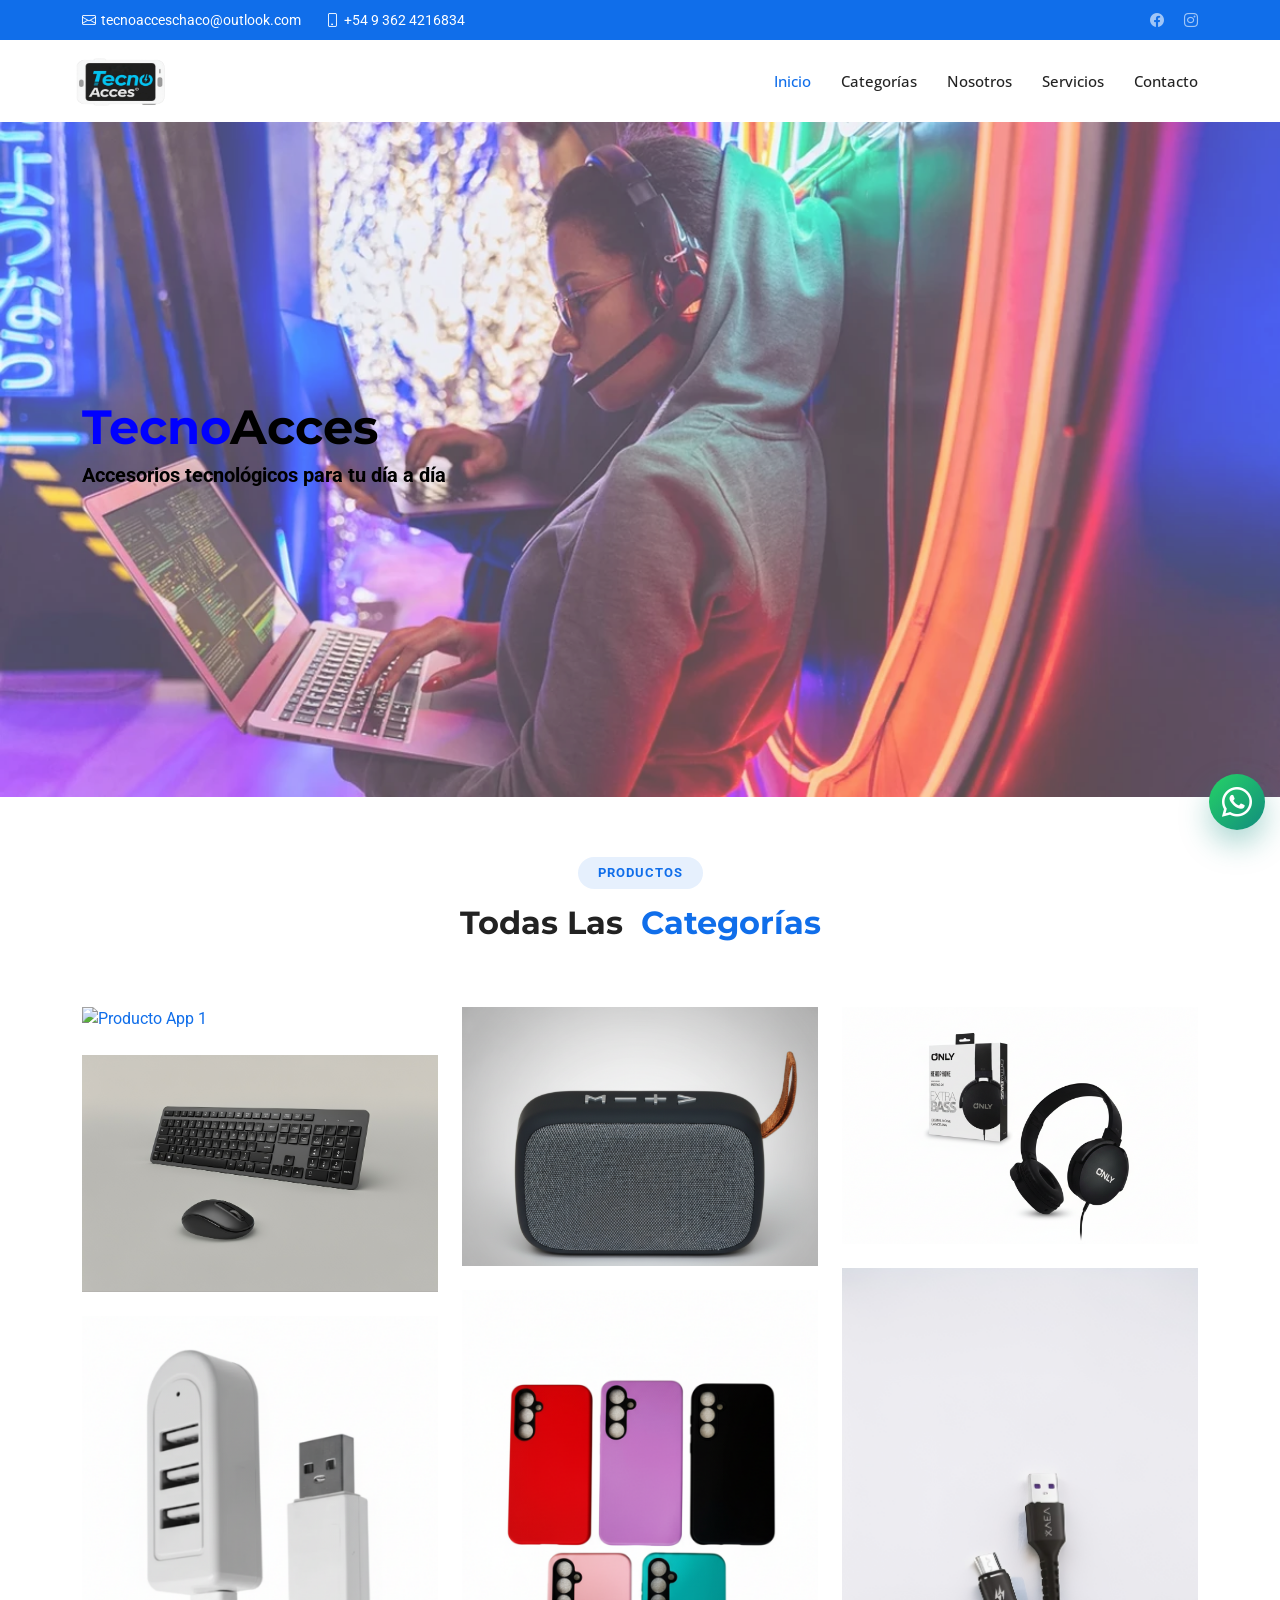
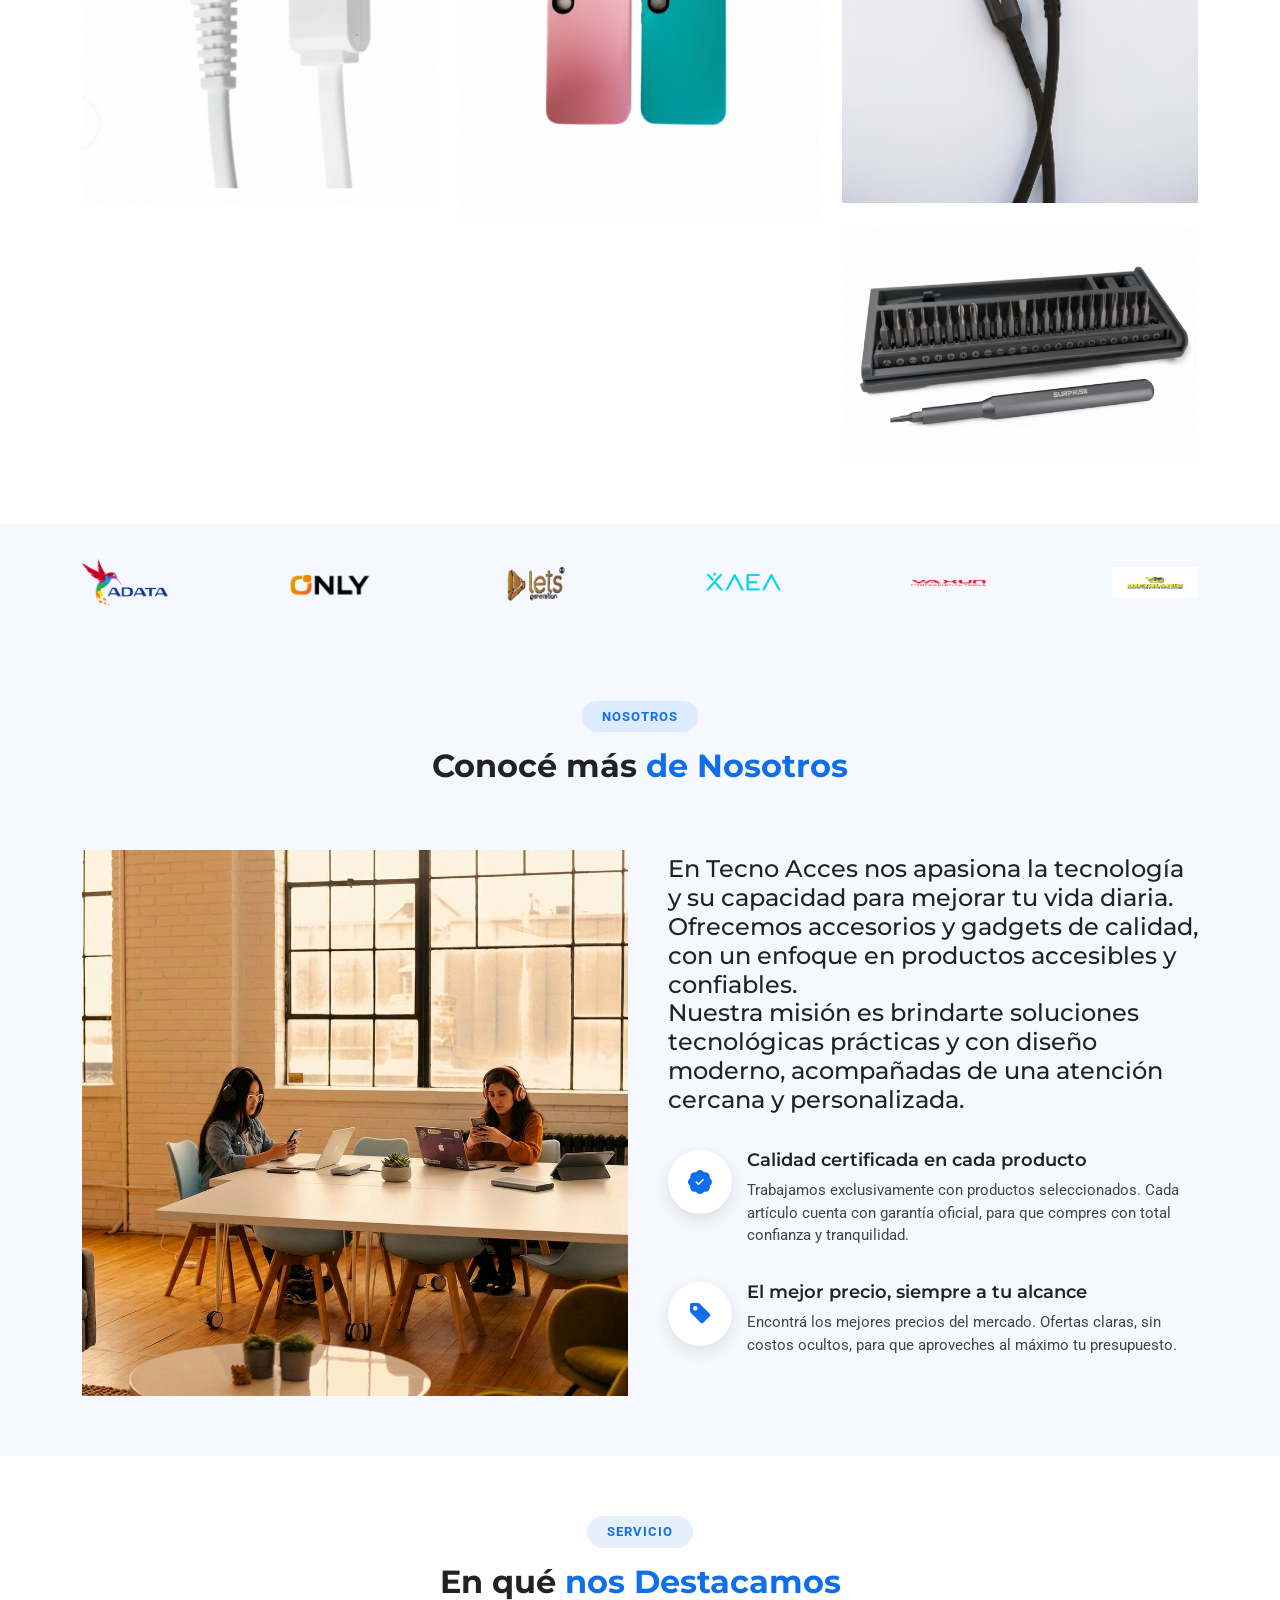
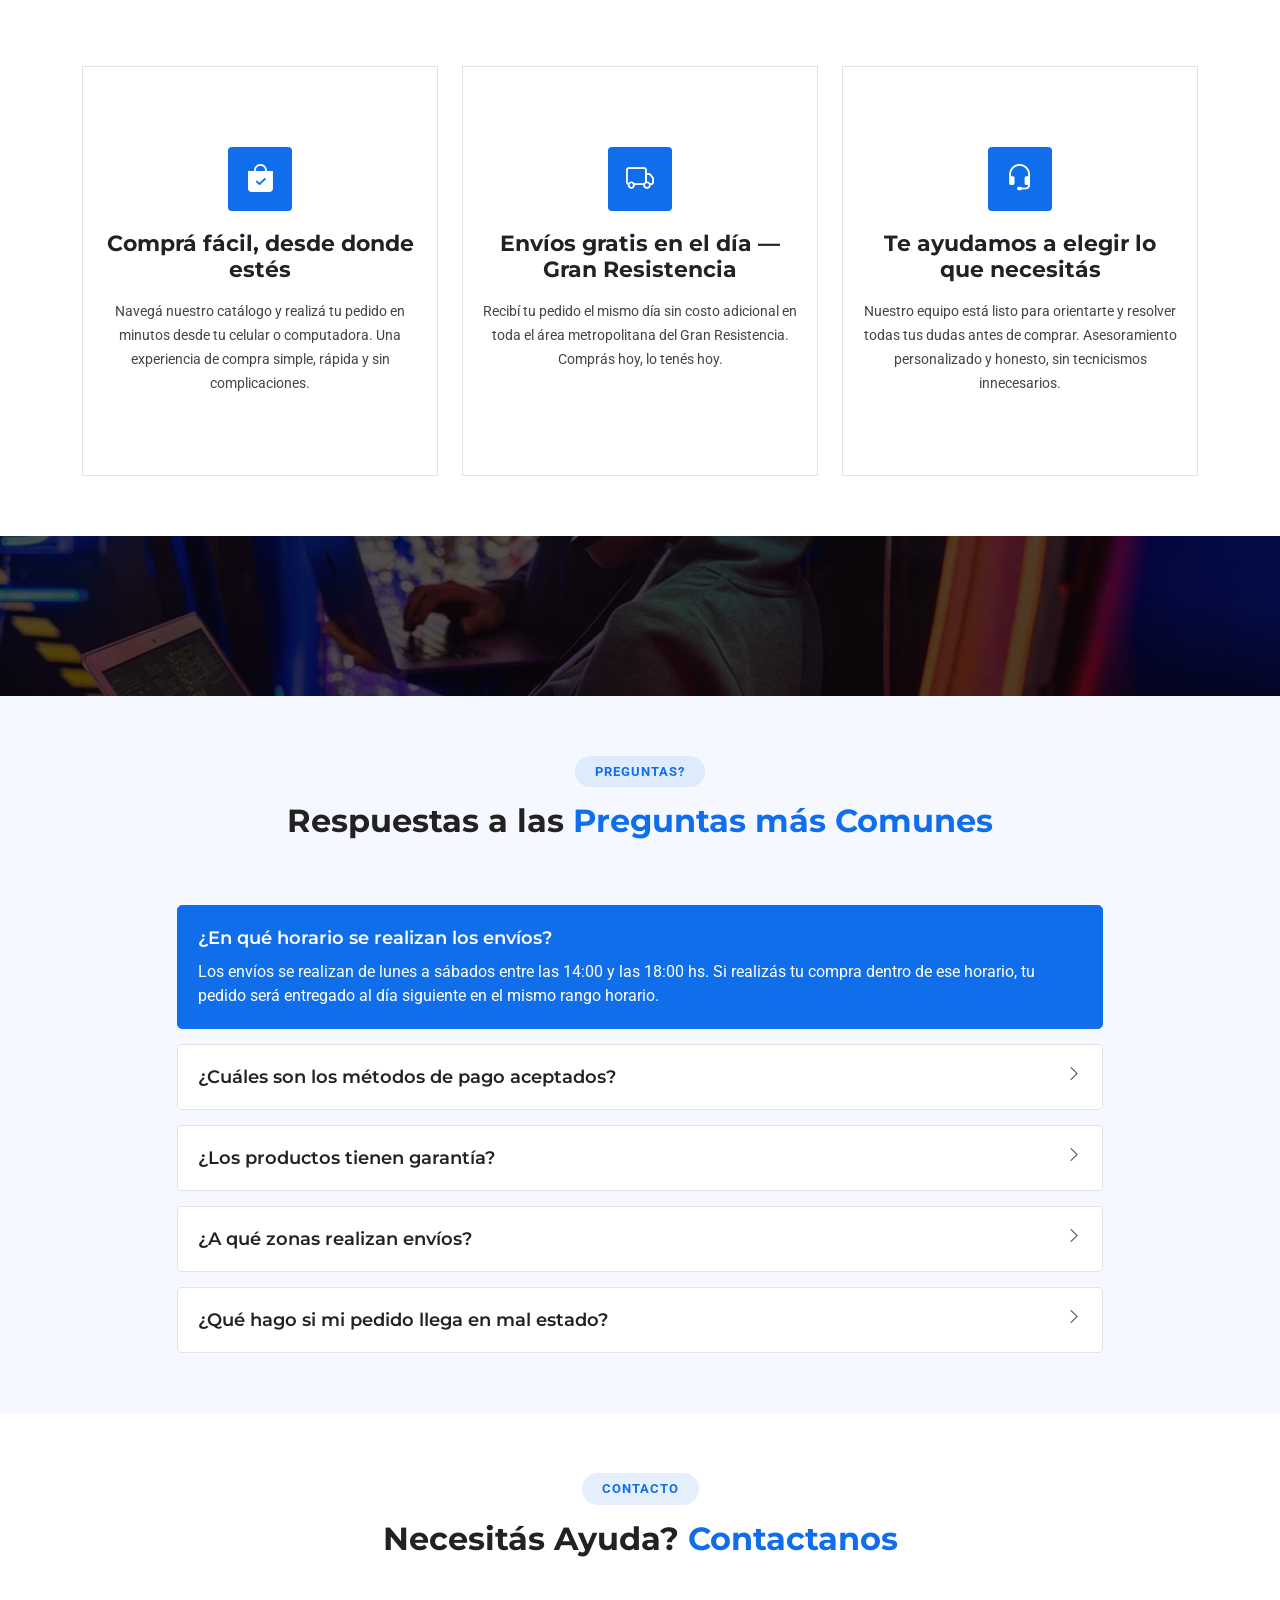
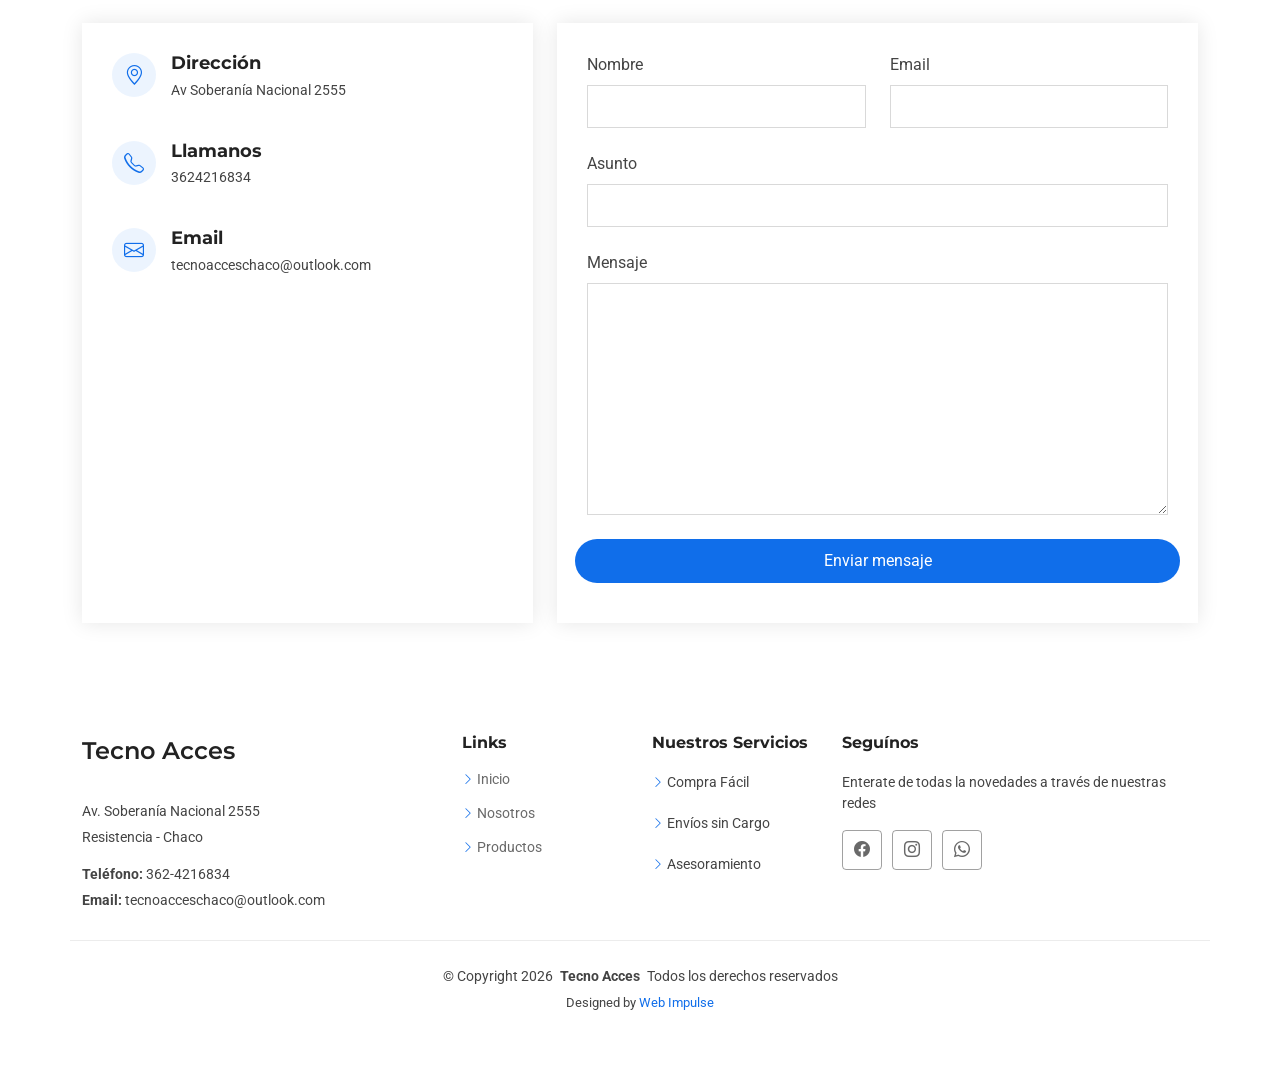
==== commit 08bff037: "categoriaCargador" ====
--- a/index.html
+++ b/index.html
@@ -1,12 +1,30 @@
 <!DOCTYPE html>
-<html lang="es-Ar">
+<html lang="es-AR">
 
 <head>
   <meta charset="utf-8">
   <meta content="width=device-width, initial-scale=1.0" name="viewport">
-  <title>TecnoAcces</title>
-  <meta name="description" content="">
-  <meta name="keywords" content="">
+  <title>Tecno Acces | Accesorios tecnológicos en Resistencia, Chaco</title>
+  <meta name="description"
+    content="Tecno Acces: tienda de accesorios tecnológicos en Resistencia, Chaco. Encontrá cargadores, parlantes, auriculares, informática y más con atención personalizada.">
+  <meta name="keywords"
+    content="accesorios tecnológicos, Resistencia Chaco, cargadores, parlantes, auriculares, informática, tienda online, gadgets, Tecno Acces">
+  <meta name="robots" content="index, follow">
+  <meta name="author" content="Tecno Acces">
+  <link rel="canonical" href="https://tecnoacces.vercel.app/">
+  <meta property="og:locale" content="es_AR">
+  <meta property="og:type" content="website">
+  <meta property="og:url" content="https://tecnoacces.vercel.app/">
+  <meta property="og:title" content="Tecno Acces | Accesorios tecnológicos en Resistencia, Chaco">
+  <meta property="og:description"
+    content="Comprá accesorios tecnológicos en Resistencia, Chaco. Cargadores, parlantes, auriculares, productos de informática y atención por WhatsApp.">
+  <meta property="og:site_name" content="Tecno Acces">
+  <meta property="og:image" content="assets/img/hero.webp">
+  <meta name="twitter:card" content="summary_large_image">
+  <meta name="twitter:title" content="Tecno Acces | Accesorios tecnológicos en Resistencia, Chaco">
+  <meta name="twitter:description"
+    content="Tienda de accesorios tecnológicos en Resistencia, Chaco. Atención personalizada, envíos y compra online por WhatsApp.">
+  <meta name="twitter:image" content="assets/img/hero.webp">
 
   <!-- Favicons -->
   <link href="assets/img/favicon-32x32.png" rel="icon">
@@ -28,30 +46,40 @@
   <!-- Main CSS File -->
   <link href="assets/css/main.css" rel="stylesheet">
 
-  <script type="text/javascript" src="https://cdn.jsdelivr.net/npm/@emailjs/browser@4/dist/email.min.js"></script>
-    <script type="text/javascript">
-        (function() {
-            // https://dashboard.emailjs.com/admin/account
-            emailjs.init({
-              publicKey: "tUjsoNsVjSrluTUMD",
-            });
-        })();
-    </script>
-    <script type="text/javascript">
-        window.onload = function() {
-            document.getElementById('contact-form').addEventListener('submit', function(event) {
-                event.preventDefault();
-                // these IDs from the previous steps
-                emailjs.sendForm('service_qedll4t', 'template_qua5tbg', this)
-                .then(() => {
-                        alert ('MENSAJE ENVIADO!');
-                        document.getElementById('contact-form').reset();
-                    }, (error) => {
-                        alert('FAILED...', error);
-                    });
-            });
-        }
-    </script>
+  <script type="application/ld+json">
+    {
+      "@context": "https://schema.org",
+      "@type": "Store",
+      "name": "Tecno Acces",
+      "description": "Tienda de accesorios tecnológicos en Resistencia, Chaco.",
+      "image": "assets/img/hero.webp",
+      "telephone": "+54 9 362 4216834",
+      "email": "tecnoacceschaco@outlook.com",
+      "address": {
+        "@type": "PostalAddress",
+        "streetAddress": "Av. Soberanía Nacional 2555",
+        "addressLocality": "Resistencia",
+        "addressRegion": "Chaco",
+        "addressCountry": "AR"
+      },
+      "geo": {
+        "@type": "GeoCoordinates",
+        "latitude": -27.4905786,
+        "longitude": -58.9848889
+      },
+      "areaServed": [
+        "Resistencia",
+        "Fontana",
+        "Barranqueras",
+        "Puerto Vilelas"
+      ],
+      "priceRange": "$$",
+      "sameAs": [
+        "https://www.instagram.com/tecno.acces.chaco/",
+        "https://wa.link/xfzeci"
+      ]
+    }
+  </script>
 
 </head>
 
@@ -68,8 +96,8 @@
         </div>
         <div class="social-links d-none d-md-flex align-items-center">
 
-          <a href="#" class="facebook"><i class="bi bi-facebook"></i></a>
-          <a href="#" class="instagram"><i class="bi bi-instagram"></i></a>
+          <a href="https://www.facebook.com/" class="facebook" aria-label="Facebook de Tecno Acces" target="_blank" rel="noopener noreferrer"><i class="bi bi-facebook"></i></a>
+          <a href="https://www.instagram.com/tecno.acces.chaco/" class="instagram" aria-label="Instagram de Tecno Acces" target="_blank" rel="noopener noreferrer"><i class="bi bi-instagram"></i></a>
 
         </div>
       </div>
@@ -80,7 +108,7 @@
       <div class="container position-relative d-flex align-items-center justify-content-between">
         <a href="index.html" class="logo d-flex align-items-center">
           <!-- Uncomment the line below if you also wish to use an image logo -->
-          <img src="assets/img/logo.png" alt="">
+          <img src="assets/img/logo.png" alt="Logo de Tecno Acces">
           <!-- <h1 class="sitename">BizLand</h1>  -->
         </a>
 
@@ -112,7 +140,7 @@
             <h1>Tecno<span>Acces</span></h1>
             <p><b>Accesorios tecnológicos para tu día a día</b></p>
             <div class="d-flex">
-              <a href="https://wa.link/xfzeci" class="btn-get-started"><b>Tienda</b></a>
+      <!--        <a href="https://wa.link/xfzeci" class="btn-get-started"><b>Tienda</b></a> -->
             </div>
           </div>
         </div>
@@ -140,92 +168,92 @@
           <div class="row gy-4 isotope-container" data-aos="fade-up" data-aos-delay="200">
 
             <div class="col-lg-4 col-md-6 portfolio-item isotope-item filter-app">
-              <a href="https://wa.me/5493624216834?text=Hola%2C%20quiero%20ver%20la%20tienda%20online%20de%20TecnoAcces" class="portfolio-image-link" target="_blank" rel="noopener noreferrer" aria-label="Ir a la tienda desde App 1">
+              <a href="categoria-cargadores.html" class="portfolio-image-link" aria-label="Ver categoría cargadores">
                 <img src="assets/img/masonry-portfolio/productoUno.png" class="img-fluid" alt="Producto App 1">
               </a>
               <div class="portfolio-info">
                 <h4>CARGADORES</h4>
          
-                <a href="https://wa.me/5493624216834?text=Hola%2C%20quiero%20ver%20la%20tienda%20online%20de%20TecnoAcces" title="Ver mas" class="details-link" target="_blank" rel="noopener noreferrer">Ver mas</a>
+                <a href="categoria-cargadores.html" title="Ver mas" class="details-link">Ver mas</a>
               </div>
             </div><!-- End Portfolio Item -->
 
             <div class="col-lg-4 col-md-6 portfolio-item isotope-item filter-product">
-              <a href="https://wa.me/5493624216834?text=Hola%2C%20quiero%20ver%20la%20tienda%20online%20de%20TecnoAcces" class="portfolio-image-link" target="_blank" rel="noopener noreferrer" aria-label="Ir a la tienda desde Product 1">
+              <a href="categoria-parlantes.html" class="portfolio-image-link" aria-label="Ver categoría parlantes">
                 <img src="assets/img/masonry-portfolio/productoDos.png" class="img-fluid" alt="Producto 1">
               </a>
               <div class="portfolio-info">
                 <h4>PARLANTES</h4>
                
-                <a href="https://wa.me/5493624216834?text=Hola%2C%20quiero%20ver%20la%20tienda%20online%20de%20TecnoAcces" title="Ver mas" class="details-link" target="_blank" rel="noopener noreferrer">Ver mas</a>
+                <a href="categoria-parlantes.html" title="Ver mas" class="details-link">Ver mas</a>
               </div>
             </div><!-- End Portfolio Item -->
 
             <div class="col-lg-4 col-md-6 portfolio-item isotope-item filter-branding">
-              <a href="https://wa.me/5493624216834?text=Hola%2C%20quiero%20ver%20la%20tienda%20online%20de%20TecnoAcces" class="portfolio-image-link" target="_blank" rel="noopener noreferrer" aria-label="Ir a la tienda desde Branding 1">
+              <a href="categoria-auriculares.html" class="portfolio-image-link" aria-label="Ver categoría auriculares">
                 <img src="assets/img/masonry-portfolio/productoTres.png" class="img-fluid" alt="Producto Branding 1">
               </a>
               <div class="portfolio-info">
                 <h4>AURICULARES</h4>
               
-                <a href="https://wa.me/5493624216834?text=Hola%2C%20quiero%20ver%20la%20tienda%20online%20de%20TecnoAcces" title="Ver mas" class="details-link" target="_blank" rel="noopener noreferrer">Ver mas</a>
+                <a href="categoria-auriculares.html" title="Ver mas" class="details-link">Ver mas</a>
               </div>
             </div><!-- End Portfolio Item -->
 
             <div class="col-lg-4 col-md-6 portfolio-item isotope-item filter-app">
-              <a href="https://wa.me/5493624216834?text=Hola%2C%20quiero%20ver%20la%20tienda%20online%20de%20TecnoAcces" class="portfolio-image-link" target="_blank" rel="noopener noreferrer" aria-label="Ir a la tienda desde App 2">
+              <a href="categoria-informatica.html" class="portfolio-image-link" aria-label="Ver categoría informática">
                 <img src="assets/img/masonry-portfolio/productoCuatro.png" class="img-fluid" alt="Producto App 2">
               </a>
               <div class="portfolio-info">
                 <h4>INFORMÁTICA</h4>
              
-                <a href="https://wa.me/5493624216834?text=Hola%2C%20quiero%20ver%20la%20tienda%20online%20de%20TecnoAcces" title="Ver mas" class="details-link" target="_blank" rel="noopener noreferrer">Ver mas</a>
+                <a href="categoria-informatica.html" title="Ver mas" class="details-link">Ver mas</a>
               </div>
             </div><!-- End Portfolio Item -->
 
             <div class="col-lg-4 col-md-6 portfolio-item isotope-item filter-product">
-              <a href="https://wa.me/5493624216834?text=Hola%2C%20quiero%20ver%20la%20tienda%20online%20de%20TecnoAcces" class="portfolio-image-link" target="_blank" rel="noopener noreferrer" aria-label="Ir a la tienda desde Product 2">
+              <a href="categoria-cables.html" class="portfolio-image-link" aria-label="Ver categoría cables">
                 <img src="assets/img/masonry-portfolio/productoCinco.png" class="img-fluid" alt="Producto 2">
               </a>
               <div class="portfolio-info">
                 <h4>CABLES</h4>
                
-                <a href="https://wa.me/5493624216834?text=Hola%2C%20quiero%20ver%20la%20tienda%20online%20de%20TecnoAcces" title="Ver mas" class="details-link" target="_blank" rel="noopener noreferrer">Ver mas</a>
+                <a href="categoria-cables.html" title="Ver mas" class="details-link">Ver mas</a>
               </div>
             </div><!-- End Portfolio Item -->
 
             <div class="col-lg-4 col-md-6 portfolio-item isotope-item filter-branding">
-              <a href="https://wa.me/5493624216834?text=Hola%2C%20quiero%20ver%20la%20tienda%20online%20de%20TecnoAcces" class="portfolio-image-link" target="_blank" rel="noopener noreferrer" aria-label="Ir a la tienda desde Branding 2">
+              <a href="categoria-accesorios-celulares.html" class="portfolio-image-link" aria-label="Ver categoría accesorios para celulares">
                 <img src="assets/img/masonry-portfolio/productoSeis.png" class="img-fluid" alt="Producto Branding 2">
               </a>
               <div class="portfolio-info">
                 <h4>ACC. CELULARES</h4>
               
-                <a href="https://wa.me/5493624216834?text=Hola%2C%20quiero%20ver%20la%20tienda%20online%20de%20TecnoAcces" title="Ver mas" class="details-link" target="_blank" rel="noopener noreferrer">Ver mas</a>
+                <a href="categoria-accesorios-celulares.html" title="Ver mas" class="details-link">Ver mas</a>
               </div>
             </div><!-- End Portfolio Item -->
 
             <div class="col-lg-4 col-md-6 portfolio-item isotope-item filter-app">
-              <a href="https://wa.me/5493624216834?text=Hola%2C%20quiero%20ver%20la%20tienda%20online%20de%20TecnoAcces" class="portfolio-image-link" target="_blank" rel="noopener noreferrer" aria-label="Ir a la tienda desde App 3">
+              <a href="categoria-adaptadores.html" class="portfolio-image-link" aria-label="Ver categoría adaptadores">
                 <img src="assets/img/masonry-portfolio/productoSiete.png" class="img-fluid" alt="Producto App 3">
               </a>
               <div class="portfolio-info">
                 <h4>ADAPTADORES</h4>
              
-                <a href="https://wa.me/5493624216834?text=Hola%2C%20quiero%20ver%20la%20tienda%20online%20de%20TecnoAcces" title="Ver mas" class="details-link" target="_blank" rel="noopener noreferrer">Ver mas</a>
+                <a href="categoria-adaptadores.html" title="Ver mas" class="details-link">Ver mas</a>
               </div>
             </div><!-- End Portfolio Item -->
 
            
 
             <div class="col-lg-4 col-md-6 portfolio-item isotope-item filter-branding">
-              <a href="https://wa.me/5493624216834?text=Hola%2C%20quiero%20ver%20la%20tienda%20online%20de%20TecnoAcces" class="portfolio-image-link" target="_blank" rel="noopener noreferrer" aria-label="Ir a la tienda desde Branding 3">
+              <a href="categoria-herramientas.html" class="portfolio-image-link" aria-label="Ver categoría herramientas">
                 <img src="assets/img/masonry-portfolio/productoNueve.png" class="img-fluid" alt="Producto Branding 3">
               </a>
               <div class="portfolio-info">
                 <h4>HERRAMIENTAS</h4>
                
-                <a href="https://wa.me/5493624216834?text=Hola%2C%20quiero%20ver%20la%20tienda%20online%20de%20TecnoAcces" title="Ver mas" class="details-link" target="_blank" rel="noopener noreferrer">Ver mas</a>
+                <a href="categoria-herramientas.html" title="Ver mas" class="details-link">Ver mas</a>
               </div>
             </div><!-- End Portfolio Item -->
           </div><!-- End Portfolio Container -->
@@ -277,13 +305,13 @@
             }
           </script>
           <div class="swiper-wrapper align-items-center">
-            <div class="swiper-slide"><img src="assets/img/clients/clientuno.png" class="img-fluid" alt=""></div>
-            <div class="swiper-slide"><img src="assets/img/clients/cientdos.png" class="img-fluid" alt=""></div>
-            <div class="swiper-slide"><img src="assets/img/clients/cienttres.png" class="img-fluid" alt=""></div>
-            <div class="swiper-slide"><img src="assets/img/clients/cientcuatro.png" class="img-fluid" alt=""></div>
-            <div class="swiper-slide"><img src="assets/img/clients/cientcinco.png" class="img-fluid" alt=""></div>
-            <div class="swiper-slide"><img src="assets/img/clients/cientseis.jpg" class="img-fluid" alt=""></div>
-            <div class="swiper-slide"><img src="assets/img/clients/clientsiete.png" class="img-fluid" alt=""></div>
+            <div class="swiper-slide"><img src="assets/img/clients/clientuno.png" class="img-fluid" alt="Marca destacada 1"></div>
+            <div class="swiper-slide"><img src="assets/img/clients/cientdos.png" class="img-fluid" alt="Marca destacada 2"></div>
+            <div class="swiper-slide"><img src="assets/img/clients/cienttres.png" class="img-fluid" alt="Marca destacada 3"></div>
+            <div class="swiper-slide"><img src="assets/img/clients/cientcuatro.png" class="img-fluid" alt="Marca destacada 4"></div>
+            <div class="swiper-slide"><img src="assets/img/clients/cientcinco.png" class="img-fluid" alt="Marca destacada 5"></div>
+            <div class="swiper-slide"><img src="assets/img/clients/cientseis.jpg" class="img-fluid" alt="Marca destacada 6"></div>
+            <div class="swiper-slide"><img src="assets/img/clients/clientsiete.png" class="img-fluid" alt="Marca destacada 7"></div>
            
           </div>
         </div>
@@ -306,7 +334,7 @@
         <div class="row gy-3">
 
           <div class="col-lg-6" data-aos="fade-up" data-aos-delay="100">
-            <img src="assets/img/about.png" alt="" class="img-fluid">
+            <img src="assets/img/about.png" alt="Productos y accesorios de Tecno Acces" class="img-fluid">
           </div>
 
           <div class="col-lg-6 d-flex flex-column justify-content-center" data-aos="fade-up" data-aos-delay="200">
@@ -403,7 +431,7 @@
     <!-- Testimonials Section -->
     <section id="testimonials" class="testimonials section dark-background">
 
-      <img src="assets/img/hero.webp" class="testimonials-bg" alt="">
+      <img src="assets/img/hero.webp" class="testimonials-bg" alt="Accesorios tecnologicos Tecno Acces">
 
       <div class="container" data-aos="fade-up" data-aos-delay="100">
 
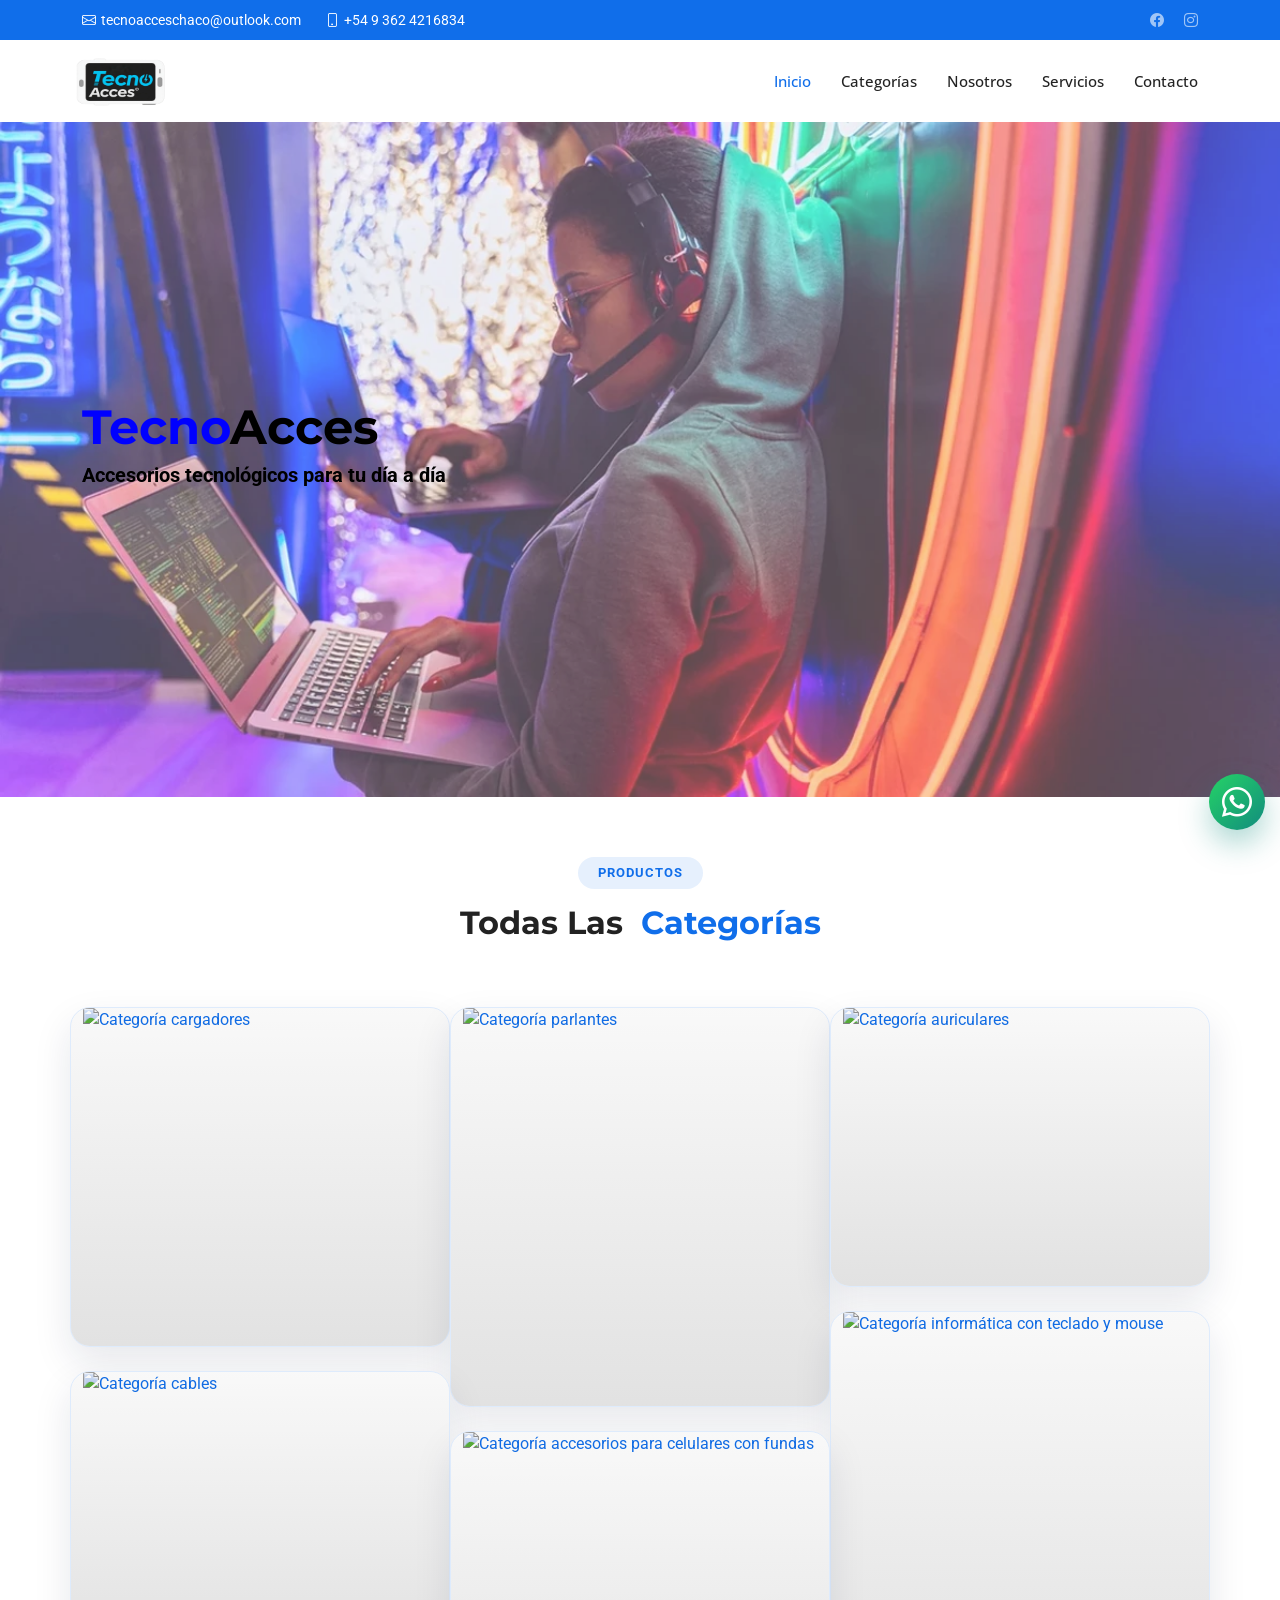
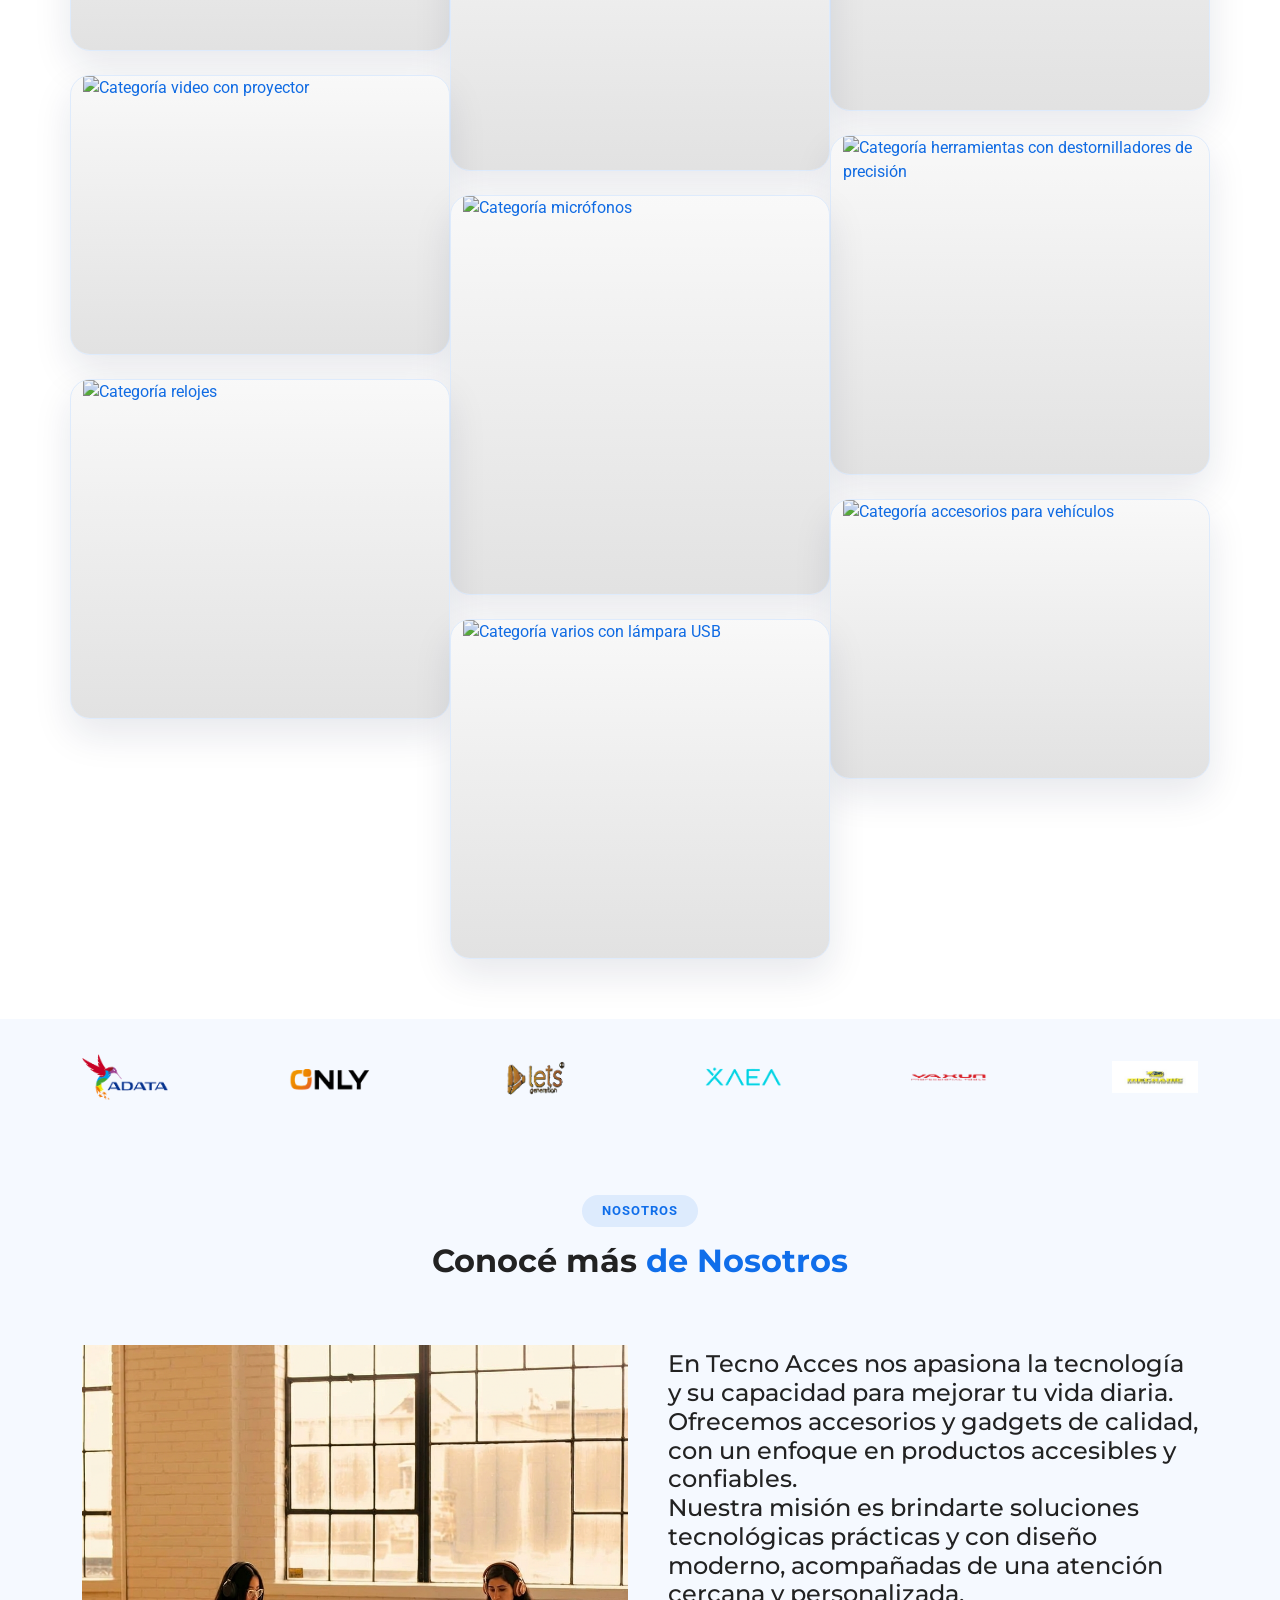
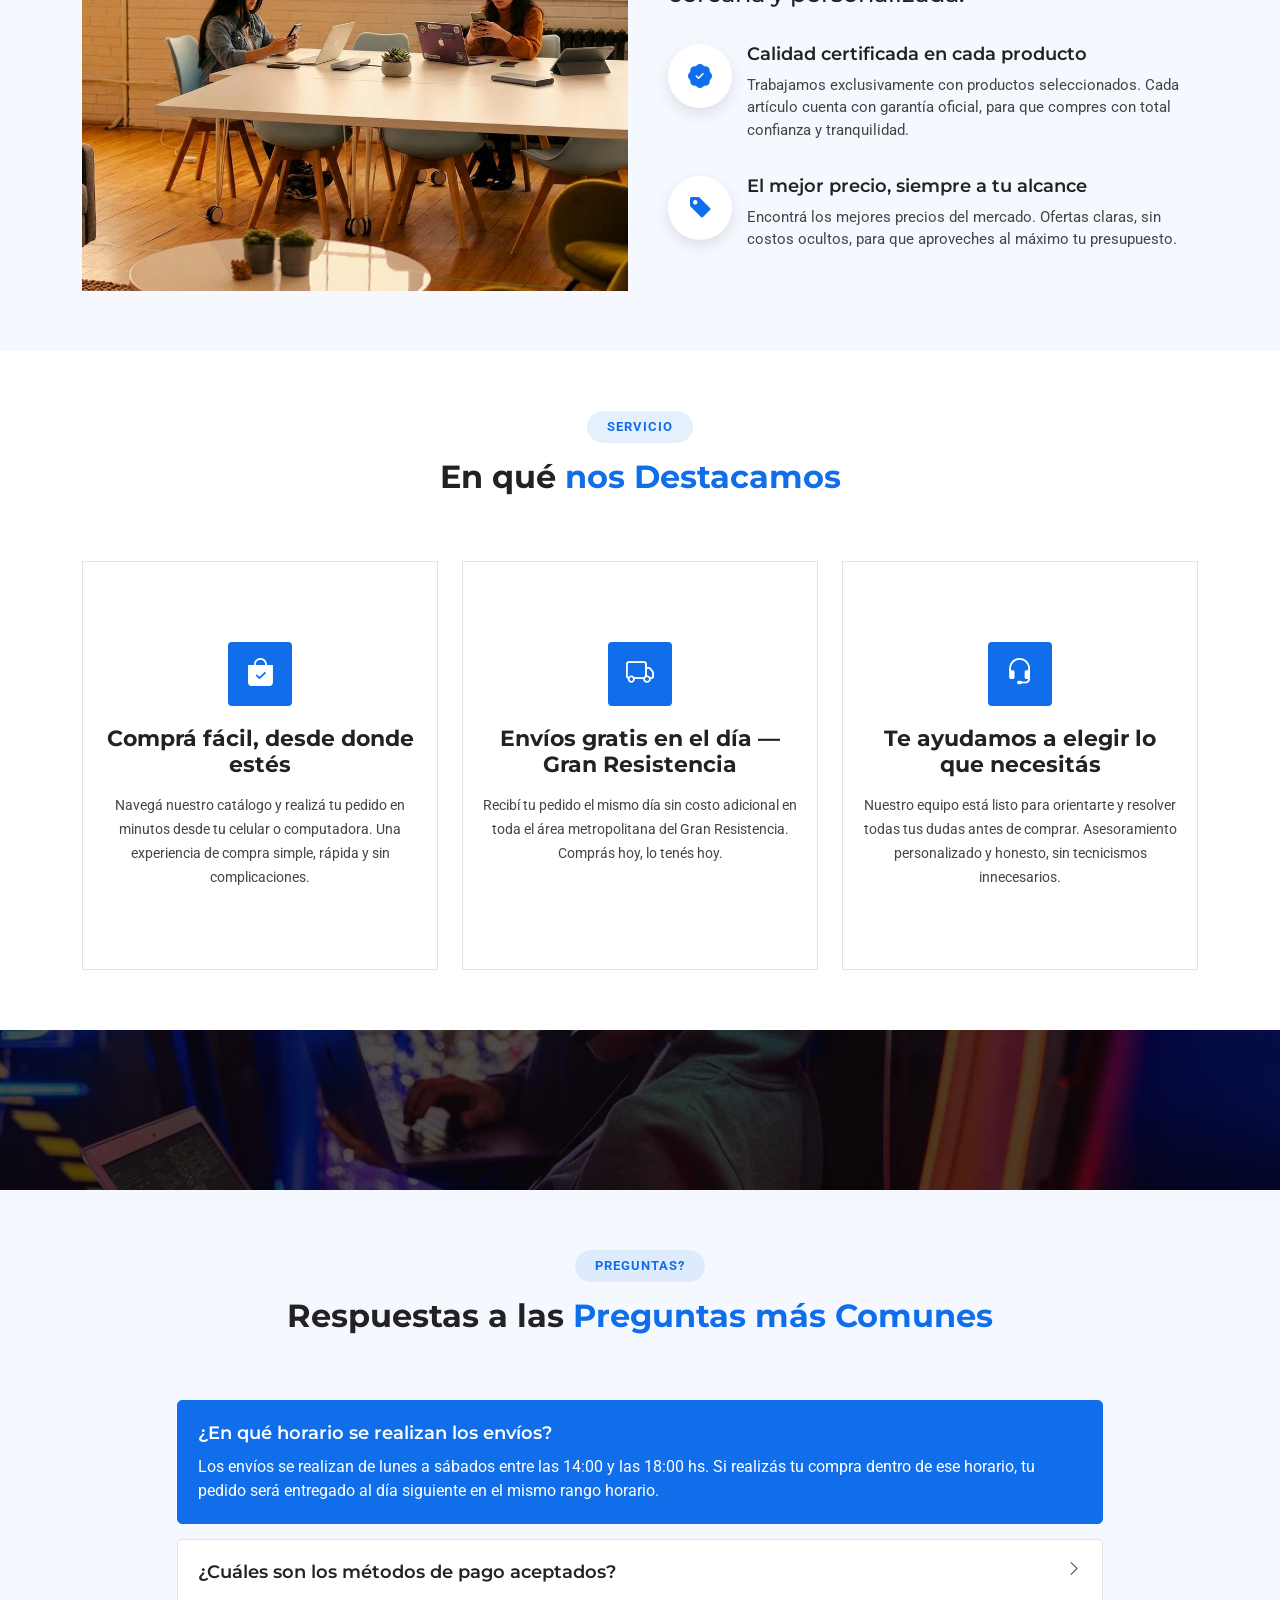
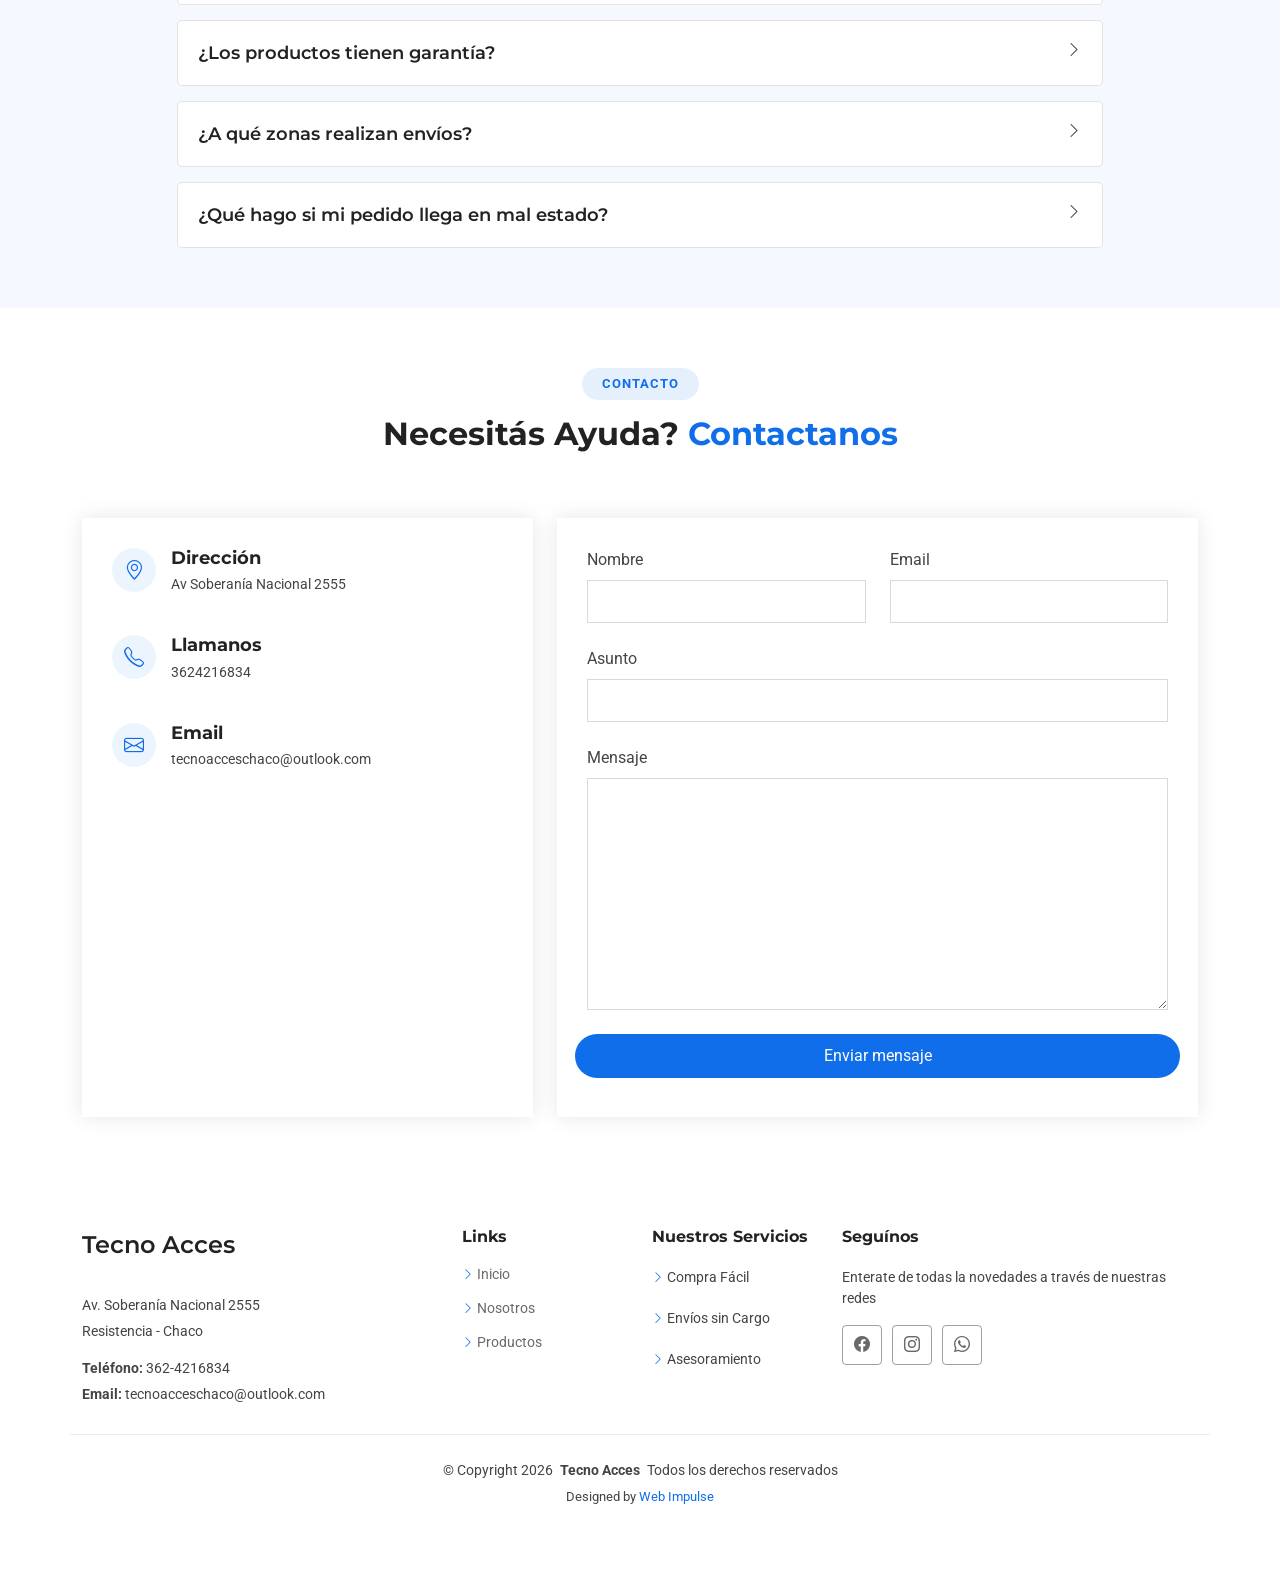
==== commit c416e6b1: "categoriasNuevas" ====
--- a/index.html
+++ b/index.html
@@ -167,9 +167,9 @@
 
           <div class="row gy-4 isotope-container" data-aos="fade-up" data-aos-delay="200">
 
-            <div class="col-lg-4 col-md-6 portfolio-item isotope-item filter-app">
+            <div class="col-lg-4 col-md-6 portfolio-item portfolio-size-md isotope-item filter-app">
               <a href="categoria-cargadores.html" class="portfolio-image-link" aria-label="Ver categoría cargadores">
-                <img src="assets/img/masonry-portfolio/productoUno.png" class="img-fluid" alt="Producto App 1">
+                <img src="https://images.pexels.com/photos/20665776/pexels-photo-20665776.jpeg?auto=compress&cs=tinysrgb&w=1200" class="img-fluid" alt="Categoría cargadores">
               </a>
               <div class="portfolio-info">
                 <h4>CARGADORES</h4>
@@ -178,9 +178,9 @@
               </div>
             </div><!-- End Portfolio Item -->
 
-            <div class="col-lg-4 col-md-6 portfolio-item isotope-item filter-product">
+            <div class="col-lg-4 col-md-6 portfolio-item portfolio-size-lg isotope-item filter-product">
               <a href="categoria-parlantes.html" class="portfolio-image-link" aria-label="Ver categoría parlantes">
-                <img src="assets/img/masonry-portfolio/productoDos.png" class="img-fluid" alt="Producto 1">
+                <img src="https://images.pexels.com/photos/20802448/pexels-photo-20802448.jpeg?auto=compress&cs=tinysrgb&w=1200" class="img-fluid" alt="Categoría parlantes">
               </a>
               <div class="portfolio-info">
                 <h4>PARLANTES</h4>
@@ -189,9 +189,9 @@
               </div>
             </div><!-- End Portfolio Item -->
 
-            <div class="col-lg-4 col-md-6 portfolio-item isotope-item filter-branding">
+            <div class="col-lg-4 col-md-6 portfolio-item portfolio-size-sm isotope-item filter-branding">
               <a href="categoria-auriculares.html" class="portfolio-image-link" aria-label="Ver categoría auriculares">
-                <img src="assets/img/masonry-portfolio/productoTres.png" class="img-fluid" alt="Producto Branding 1">
+                <img src="https://images.pexels.com/photos/16303234/pexels-photo-16303234.jpeg?auto=compress&cs=tinysrgb&w=1200" class="img-fluid" alt="Categoría auriculares">
               </a>
               <div class="portfolio-info">
                 <h4>AURICULARES</h4>
@@ -200,9 +200,9 @@
               </div>
             </div><!-- End Portfolio Item -->
 
-            <div class="col-lg-4 col-md-6 portfolio-item isotope-item filter-app">
+            <div class="col-lg-4 col-md-6 portfolio-item portfolio-size-lg isotope-item filter-app">
               <a href="categoria-informatica.html" class="portfolio-image-link" aria-label="Ver categoría informática">
-                <img src="assets/img/masonry-portfolio/productoCuatro.png" class="img-fluid" alt="Producto App 2">
+                <img src="https://images.pexels.com/photos/12786600/pexels-photo-12786600.jpeg?auto=compress&cs=tinysrgb&w=1200" class="img-fluid" alt="Categoría informática con teclado y mouse">
               </a>
               <div class="portfolio-info">
                 <h4>INFORMÁTICA</h4>
@@ -211,9 +211,9 @@
               </div>
             </div><!-- End Portfolio Item -->
 
-            <div class="col-lg-4 col-md-6 portfolio-item isotope-item filter-product">
+            <div class="col-lg-4 col-md-6 portfolio-item portfolio-size-sm isotope-item filter-product">
               <a href="categoria-cables.html" class="portfolio-image-link" aria-label="Ver categoría cables">
-                <img src="assets/img/masonry-portfolio/productoCinco.png" class="img-fluid" alt="Producto 2">
+                <img src="https://images.pexels.com/photos/4219868/pexels-photo-4219868.jpeg?auto=compress&cs=tinysrgb&w=1200" class="img-fluid" alt="Categoría cables">
               </a>
               <div class="portfolio-info">
                 <h4>CABLES</h4>
@@ -222,9 +222,9 @@
               </div>
             </div><!-- End Portfolio Item -->
 
-            <div class="col-lg-4 col-md-6 portfolio-item isotope-item filter-branding">
+            <div class="col-lg-4 col-md-6 portfolio-item portfolio-size-md isotope-item filter-branding">
               <a href="categoria-accesorios-celulares.html" class="portfolio-image-link" aria-label="Ver categoría accesorios para celulares">
-                <img src="assets/img/masonry-portfolio/productoSeis.png" class="img-fluid" alt="Producto Branding 2">
+                <img src="https://images.pexels.com/photos/1670768/pexels-photo-1670768.jpeg?auto=compress&cs=tinysrgb&w=1200" class="img-fluid" alt="Categoría accesorios para celulares con fundas">
               </a>
               <div class="portfolio-info">
                 <h4>ACC. CELULARES</h4>
@@ -233,27 +233,65 @@
               </div>
             </div><!-- End Portfolio Item -->
 
-            <div class="col-lg-4 col-md-6 portfolio-item isotope-item filter-app">
-              <a href="categoria-adaptadores.html" class="portfolio-image-link" aria-label="Ver categoría adaptadores">
-                <img src="assets/img/masonry-portfolio/productoSiete.png" class="img-fluid" alt="Producto App 3">
-              </a>
-              <div class="portfolio-info">
-                <h4>ADAPTADORES</h4>
+            <div class="col-lg-4 col-md-6 portfolio-item portfolio-size-sm isotope-item filter-app">
+              <a href="categoria-video.html" class="portfolio-image-link" aria-label="Ver categoría video">
+                <img src="https://images.pexels.com/photos/31726725/pexels-photo-31726725.jpeg?auto=compress&cs=tinysrgb&w=1200" class="img-fluid" alt="Categoría video con proyector">
+              </a>
+              <div class="portfolio-info">
+                <h4>VIDEO</h4>
              
-                <a href="categoria-adaptadores.html" title="Ver mas" class="details-link">Ver mas</a>
-              </div>
-            </div><!-- End Portfolio Item -->
-
-           
-
-            <div class="col-lg-4 col-md-6 portfolio-item isotope-item filter-branding">
+                <a href="categoria-video.html" title="Ver mas" class="details-link">Ver mas</a>
+              </div>
+            </div><!-- End Portfolio Item -->
+
+            <div class="col-lg-4 col-md-6 portfolio-item portfolio-size-md isotope-item filter-branding">
               <a href="categoria-herramientas.html" class="portfolio-image-link" aria-label="Ver categoría herramientas">
-                <img src="assets/img/masonry-portfolio/productoNueve.png" class="img-fluid" alt="Producto Branding 3">
+                <img src="https://images.pexels.com/photos/11882650/pexels-photo-11882650.jpeg?auto=compress&cs=tinysrgb&w=1200" class="img-fluid" alt="Categoría herramientas con destornilladores de precisión">
               </a>
               <div class="portfolio-info">
                 <h4>HERRAMIENTAS</h4>
                
                 <a href="categoria-herramientas.html" title="Ver mas" class="details-link">Ver mas</a>
+              </div>
+            </div><!-- End Portfolio Item -->
+
+            <div class="col-lg-4 col-md-6 portfolio-item portfolio-size-lg isotope-item filter-app">
+              <a href="categoria-microfonos.html" class="portfolio-image-link" aria-label="Ver categoría micrófonos">
+                <img src="https://images.pexels.com/photos/3675621/pexels-photo-3675621.jpeg?auto=compress&cs=tinysrgb&w=1200" class="img-fluid" alt="Categoría micrófonos">
+              </a>
+              <div class="portfolio-info">
+                <h4>MICRÓFONOS</h4>
+                <a href="categoria-microfonos.html" title="Ver mas" class="details-link">Ver mas</a>
+              </div>
+            </div><!-- End Portfolio Item -->
+
+            <div class="col-lg-4 col-md-6 portfolio-item portfolio-size-md isotope-item filter-product">
+              <a href="categoria-relojes.html" class="portfolio-image-link" aria-label="Ver categoría relojes">
+                <img src="https://images.pexels.com/photos/11254415/pexels-photo-11254415.jpeg?auto=compress&cs=tinysrgb&w=1200" class="img-fluid" alt="Categoría relojes">
+              </a>
+              <div class="portfolio-info">
+                <h4>RELOJES</h4>
+                <a href="categoria-relojes.html" title="Ver mas" class="details-link">Ver mas</a>
+              </div>
+            </div><!-- End Portfolio Item -->
+
+            <div class="col-lg-4 col-md-6 portfolio-item portfolio-size-sm isotope-item filter-branding">
+              <a href="categoria-accesorios-vehiculos.html" class="portfolio-image-link" aria-label="Ver categoría accesorios para vehículos">
+                <img src="https://images.pexels.com/photos/7742563/pexels-photo-7742563.png?auto=compress&cs=tinysrgb&w=1200" class="img-fluid" alt="Categoría accesorios para vehículos">
+              </a>
+              <div class="portfolio-info">
+                <h4>ACC. VEHÍCULOS</h4>
+                <a href="categoria-accesorios-vehiculos.html" title="Ver mas" class="details-link">Ver mas</a>
+              </div>
+            </div><!-- End Portfolio Item -->
+
+            <div class="col-lg-4 col-md-6 portfolio-item portfolio-size-md isotope-item filter-app">
+              <a href="categoria-varios.html" class="portfolio-image-link" aria-label="Ver categoría varios">
+                <img src="https://commons.wikimedia.org/wiki/Special:FilePath/USB%20lamp%20(1).jpg" class="img-fluid" alt="Categoría varios con lámpara USB">
+              </a>
+              <div class="portfolio-info">
+                <h4>VARIOS</h4>
+                <a href="categoria-varios.html" title="Ver mas" class="details-link">Ver mas</a>
               </div>
             </div><!-- End Portfolio Item -->
           </div><!-- End Portfolio Container -->
--- a/assets/css/main.css
+++ b/assets/css/main.css
@@ -1494,20 +1494,81 @@
 .portfolio .portfolio-item {
   position: relative;
   overflow: hidden;
+  border-radius: 20px;
+  background: var(--surface-color);
+  border: 1px solid color-mix(in srgb, var(--accent-color), white 86%);
+  box-shadow: 0 16px 38px rgba(17, 34, 68, 0.10);
+  transition: transform 0.35s ease, box-shadow 0.35s ease, border-color 0.35s ease;
+}
+
+.portfolio .portfolio-item:before {
+  content: "";
+  position: absolute;
+  inset: 0;
+  z-index: 1;
+  background: linear-gradient(180deg, rgba(6, 6, 6, 0.04) 0%, rgba(6, 6, 6, 0.18) 100%);
+  opacity: 0.65;
+  transition: opacity 0.35s ease;
+  pointer-events: none;
 }
 
 .portfolio .portfolio-item .portfolio-image-link {
   display: block;
+  position: relative;
+  width: 100%;
+  height: 100%;
+  overflow: hidden;
 }
 
 .portfolio .portfolio-item img {
   transition: transform 0.5s ease;
   transform-origin: center center;
   display: block;
+  width: 100%;
+  height: 100%;
+  object-fit: cover;
+  object-position: center;
+}
+
+.portfolio .portfolio-item.portfolio-size-sm {
+  height: 280px;
+}
+
+.portfolio .portfolio-item.portfolio-size-md {
+  height: 340px;
+}
+
+.portfolio .portfolio-item.portfolio-size-lg {
+  height: 400px;
+}
+
+.portfolio .portfolio-item.portfolio-size-sm .portfolio-image-link,
+.portfolio .portfolio-item.portfolio-size-sm img {
+  height: 280px;
+}
+
+.portfolio .portfolio-item.portfolio-size-md .portfolio-image-link,
+.portfolio .portfolio-item.portfolio-size-md img {
+  height: 340px;
+}
+
+.portfolio .portfolio-item.portfolio-size-lg .portfolio-image-link,
+.portfolio .portfolio-item.portfolio-size-lg img {
+  height: 400px;
+}
+
+.portfolio .portfolio-item:hover {
+  transform: translateY(-8px);
+  box-shadow: 0 24px 54px rgba(17, 34, 68, 0.18);
+  border-color: color-mix(in srgb, var(--accent-color), white 72%);
+}
+
+.portfolio .portfolio-item:hover:before {
+  opacity: 0.9;
 }
 
 .portfolio .portfolio-item:hover img {
-  transform: scale(1.08);
+  transform: scale(1.06);
 }
 
 .portfolio .portfolio-item .portfolio-info {
@@ -1518,14 +1579,17 @@
   bottom: -100%;
   z-index: 3;
   transition: all ease-in-out 0.5s;
-  background: color-mix(in srgb, var(--background-color), transparent 10%);
-  padding: 15px;
+  background: linear-gradient(180deg, rgba(255, 255, 255, 0.92), rgba(255, 255, 255, 0.98));
+  padding: 18px 18px 20px;
+  border-radius: 18px 18px 0 0;
+  box-shadow: 0 -10px 30px rgba(17, 34, 68, 0.12);
 }
 
 .portfolio .portfolio-item .portfolio-info h4 {
   font-size: 18px;
-  font-weight: 600;
+  font-weight: 700;
   padding-right: 50px;
+  letter-spacing: 0.03em;
 }
 
 .portfolio .portfolio-item .portfolio-info p {
@@ -1574,6 +1638,53 @@
   background-color: color-mix(in srgb, var(--accent-color), black 12%);
 }
 
+@media (max-width: 767px) {
+  .portfolio .portfolio-item {
+    border-radius: 18px;
+    height: 290px !important;
+  }
+
+  .portfolio .portfolio-item .portfolio-image-link,
+  .portfolio .portfolio-item img {
+    height: 290px !important;
+  }
+
+  .portfolio .portfolio-item .portfolio-info {
+    left: 10px;
+    right: 10px;
+    padding: 16px;
+  }
+}
+
+@media (min-width: 768px) and (max-width: 991px) {
+  .portfolio .portfolio-item.portfolio-size-sm {
+    height: 260px;
+  }
+
+  .portfolio .portfolio-item.portfolio-size-md {
+    height: 310px;
+  }
+
+  .portfolio .portfolio-item.portfolio-size-lg {
+    height: 360px;
+  }
+
+  .portfolio .portfolio-item.portfolio-size-sm .portfolio-image-link,
+  .portfolio .portfolio-item.portfolio-size-sm img {
+    height: 260px;
+  }
+
+  .portfolio .portfolio-item.portfolio-size-md .portfolio-image-link,
+  .portfolio .portfolio-item.portfolio-size-md img {
+    height: 310px;
+  }
+
+  .portfolio .portfolio-item.portfolio-size-lg .portfolio-image-link,
+  .portfolio .portfolio-item.portfolio-size-lg img {
+    height: 360px;
+  }
+}
+
 /*--------------------------------------------------------------
 # Team Section
 --------------------------------------------------------------*/
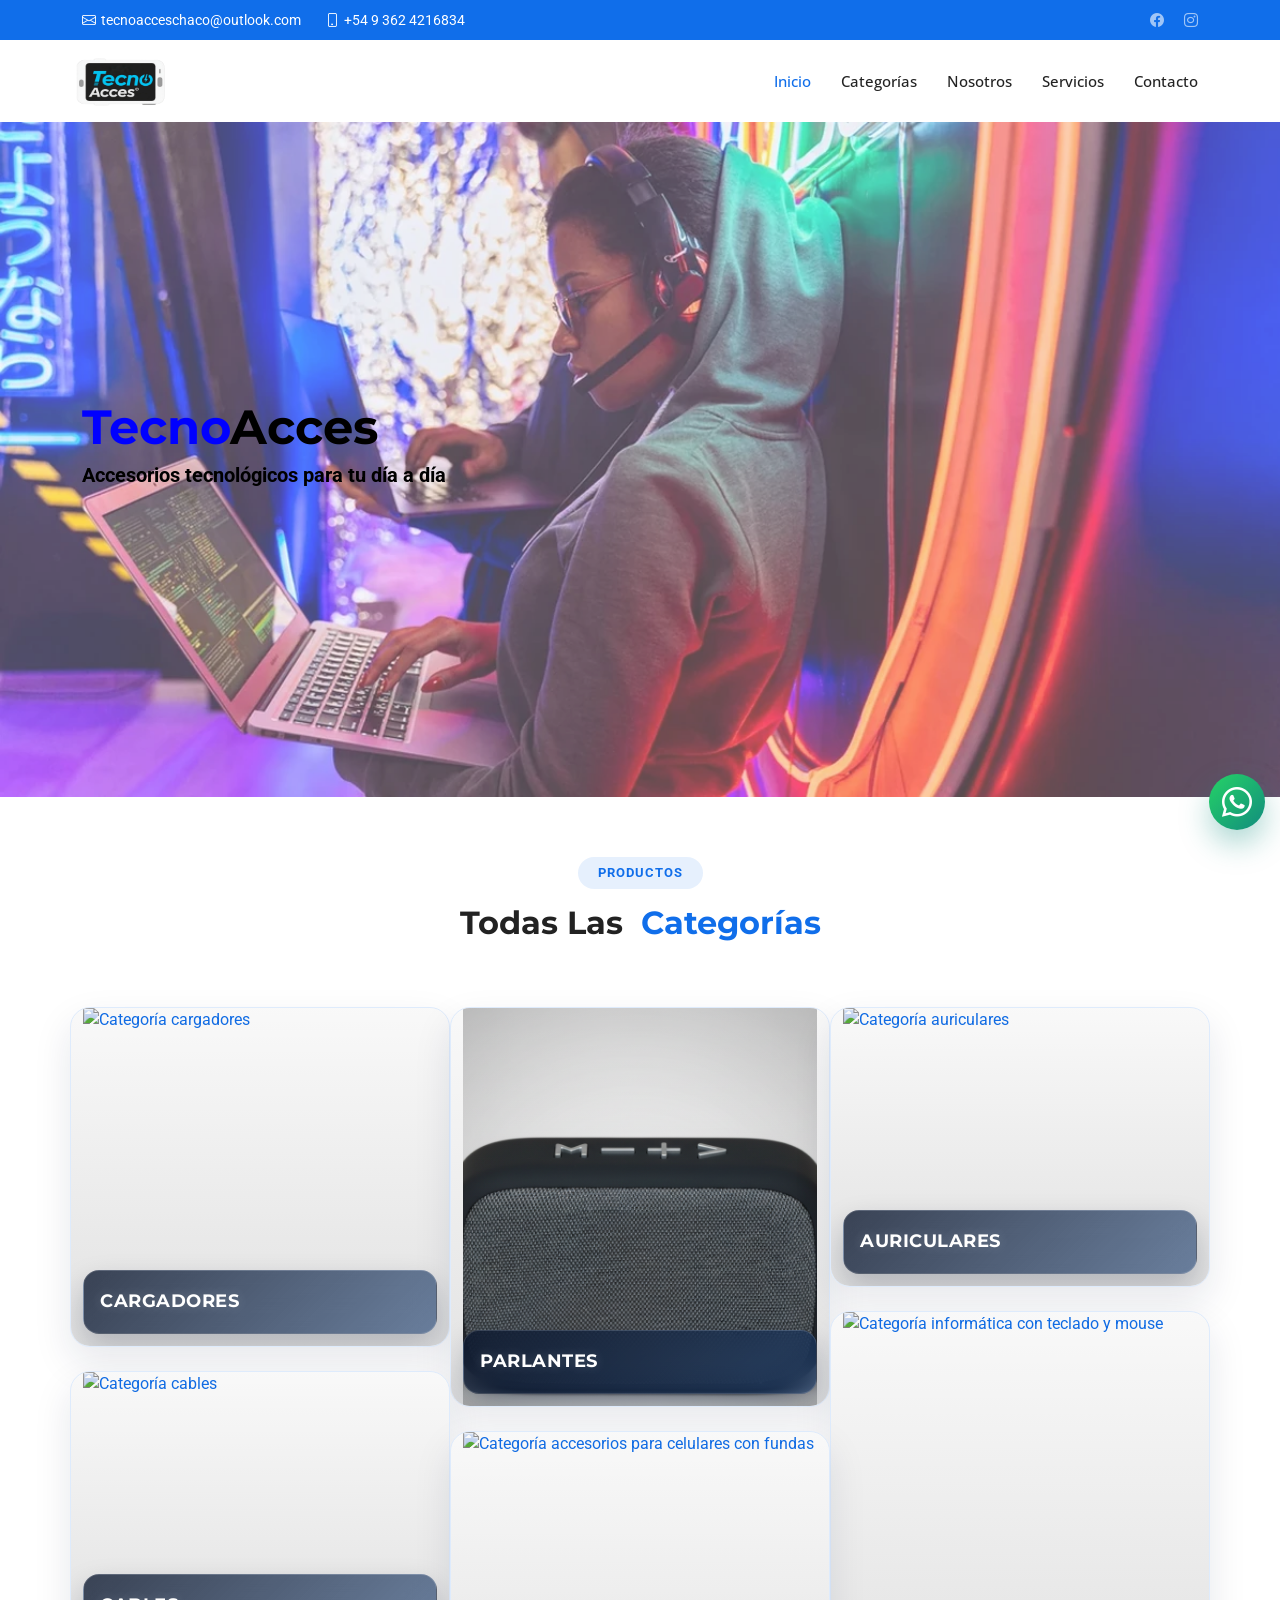
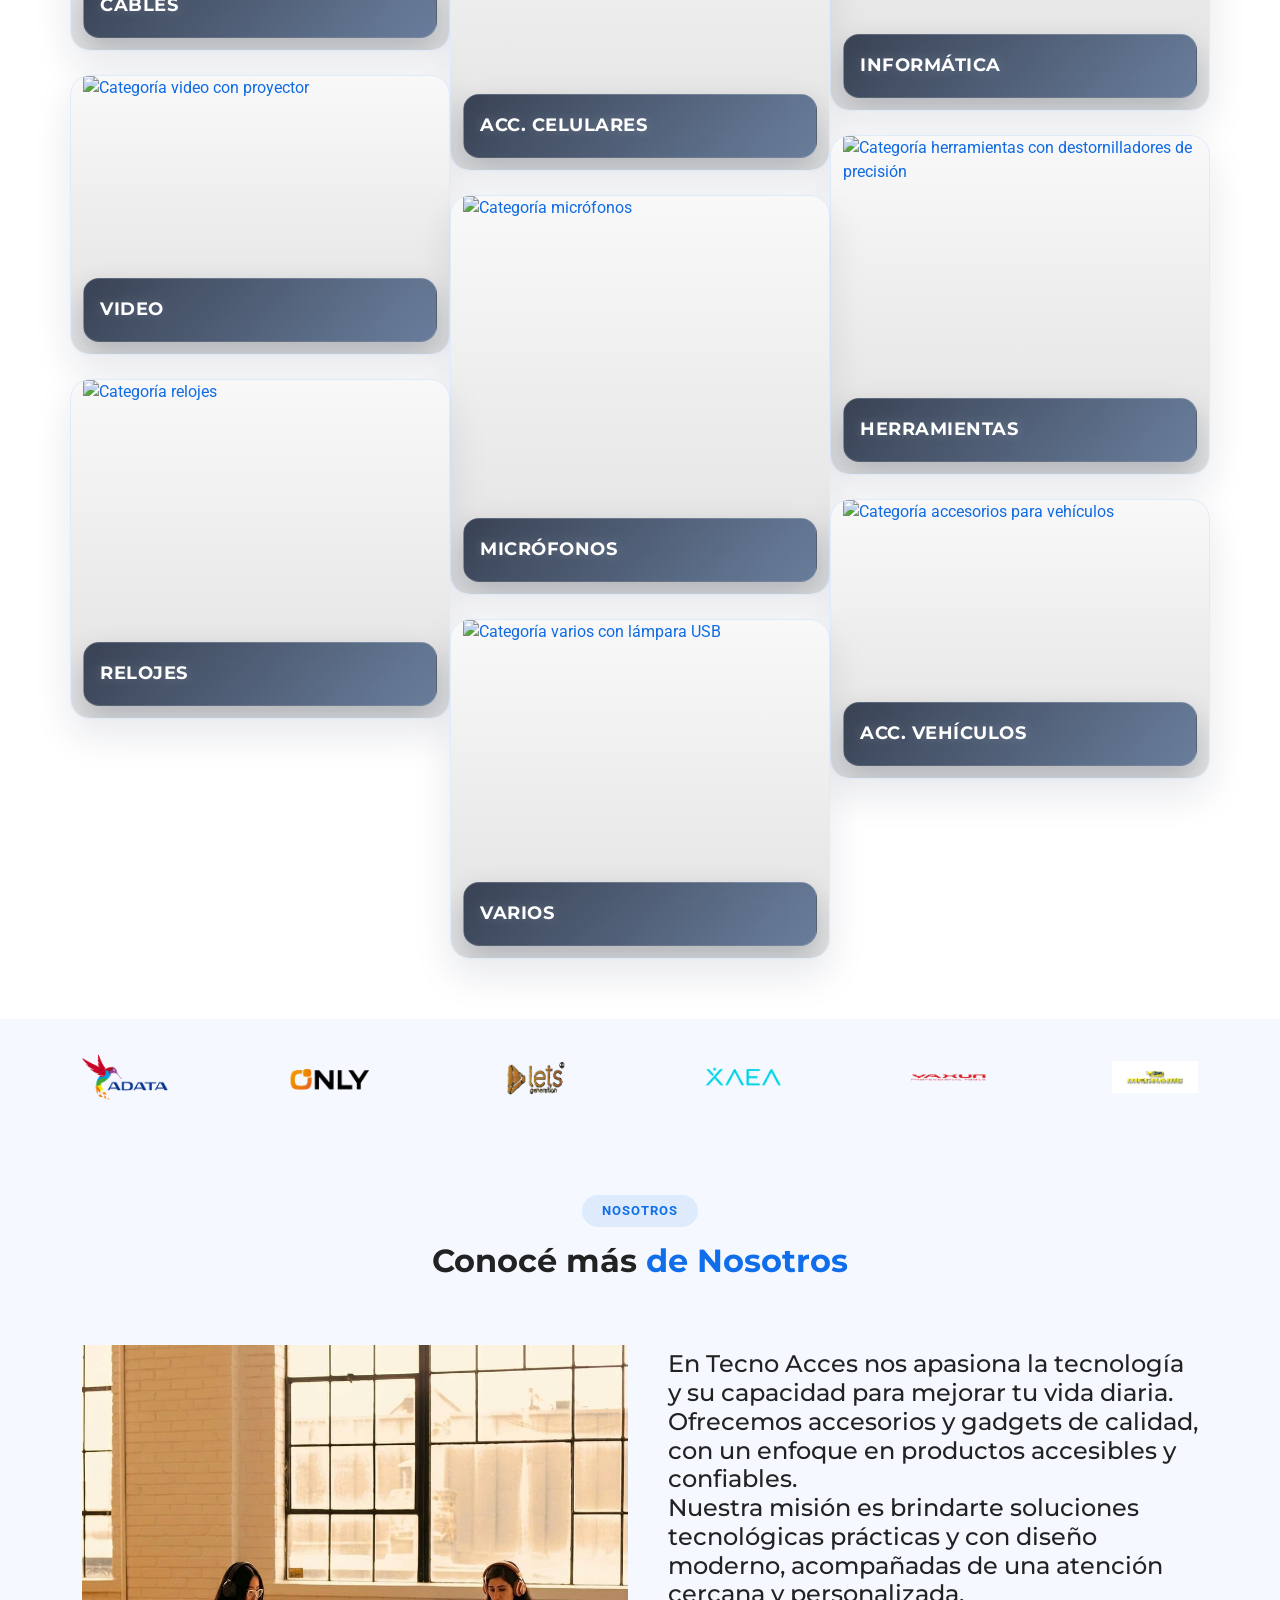
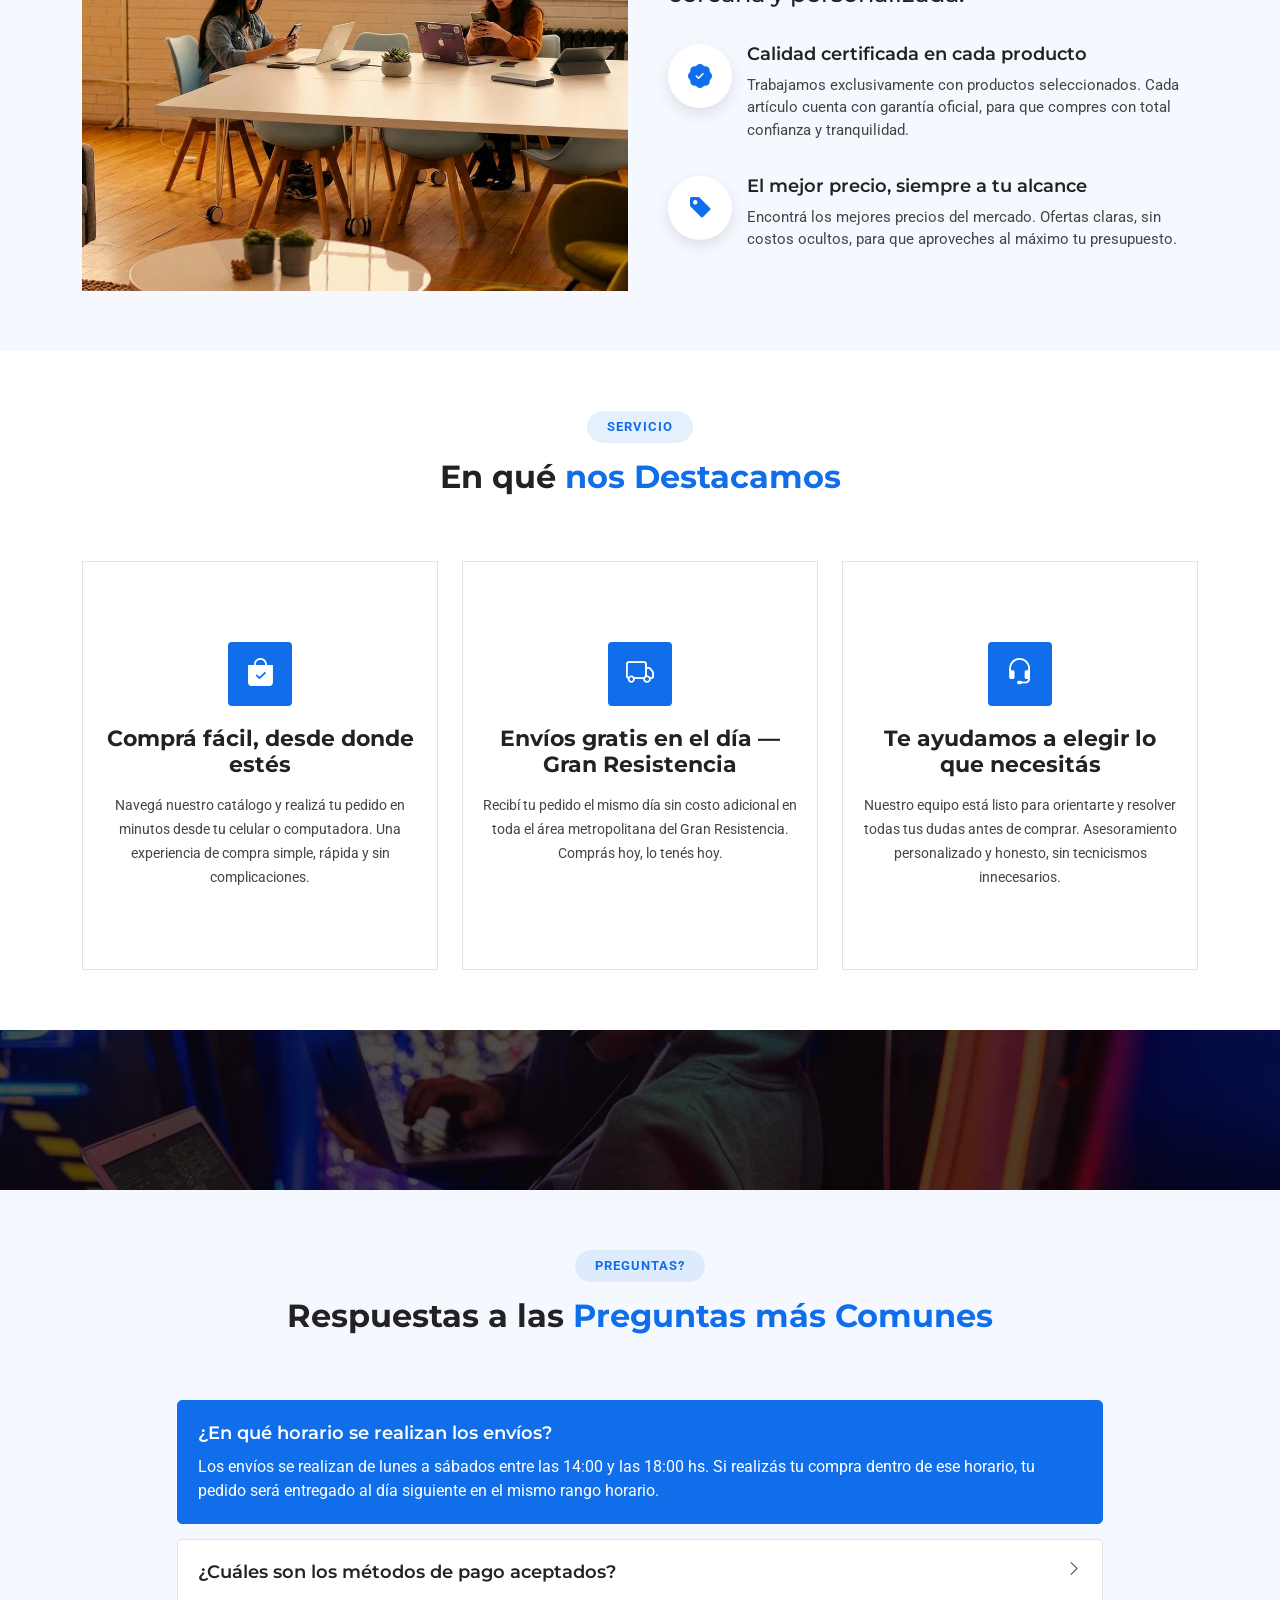
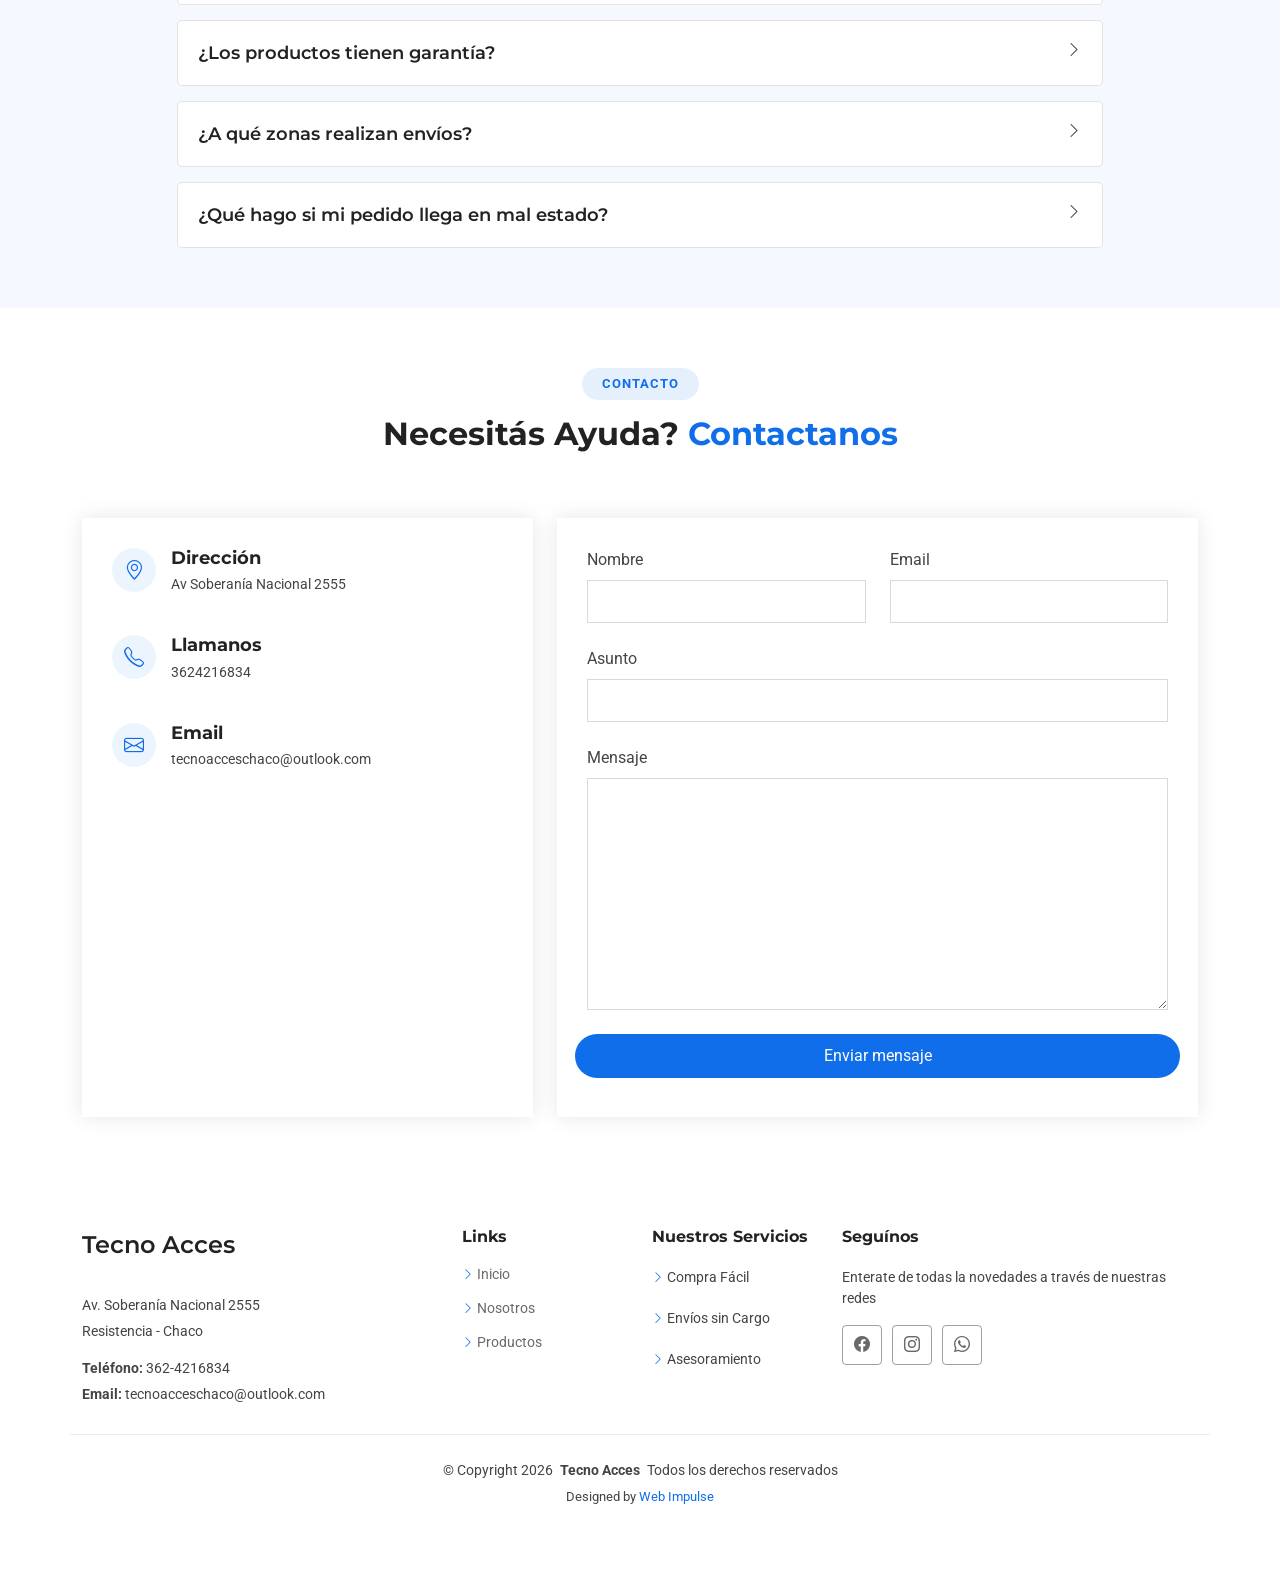
==== commit d9e1bbb8: "titulos" ====
--- a/index.html
+++ b/index.html
@@ -4,7 +4,7 @@
 <head>
   <meta charset="utf-8">
   <meta content="width=device-width, initial-scale=1.0" name="viewport">
-  <title>Tecno Acces | Accesorios tecnológicos en Resistencia, Chaco</title>
+  <title>Tecno Acces</title>
   <meta name="description"
     content="Tecno Acces: tienda de accesorios tecnológicos en Resistencia, Chaco. Encontrá cargadores, parlantes, auriculares, informática y más con atención personalizada.">
   <meta name="keywords"
@@ -169,7 +169,7 @@
 
             <div class="col-lg-4 col-md-6 portfolio-item portfolio-size-md isotope-item filter-app">
               <a href="categoria-cargadores.html" class="portfolio-image-link" aria-label="Ver categoría cargadores">
-                <img src="https://images.pexels.com/photos/20665776/pexels-photo-20665776.jpeg?auto=compress&cs=tinysrgb&w=1200" class="img-fluid" alt="Categoría cargadores">
+                <img src="assets/img/masonry-portfolio/productoUno.png" class="img-fluid" alt="Categoría cargadores">
               </a>
               <div class="portfolio-info">
                 <h4>CARGADORES</h4>
@@ -180,7 +180,7 @@
 
             <div class="col-lg-4 col-md-6 portfolio-item portfolio-size-lg isotope-item filter-product">
               <a href="categoria-parlantes.html" class="portfolio-image-link" aria-label="Ver categoría parlantes">
-                <img src="https://images.pexels.com/photos/20802448/pexels-photo-20802448.jpeg?auto=compress&cs=tinysrgb&w=1200" class="img-fluid" alt="Categoría parlantes">
+                <img src="assets/img/masonry-portfolio/productoDos.png" class="img-fluid" alt="Categoría parlantes">
               </a>
               <div class="portfolio-info">
                 <h4>PARLANTES</h4>
--- a/assets/css/main.css
+++ b/assets/css/main.css
@@ -1572,24 +1572,34 @@
 }
 
 .portfolio .portfolio-item .portfolio-info {
-  opacity: 0;
   position: absolute;
   left: 12px;
   right: 12px;
-  bottom: -100%;
+  bottom: 12px;
   z-index: 3;
-  transition: all ease-in-out 0.5s;
-  background: linear-gradient(180deg, rgba(255, 255, 255, 0.92), rgba(255, 255, 255, 0.98));
-  padding: 18px 18px 20px;
-  border-radius: 18px 18px 0 0;
-  box-shadow: 0 -10px 30px rgba(17, 34, 68, 0.12);
+  opacity: 1;
+  display: flex;
+  align-items: center;
+  justify-content: space-between;
+  gap: 14px;
+  transition: transform 0.35s ease, box-shadow 0.35s ease, background-color 0.35s ease;
+  background: linear-gradient(135deg, rgba(8, 20, 43, 0.78), rgba(17, 53, 105, 0.58));
+  padding: 14px 16px;
+  border: 1px solid rgba(255, 255, 255, 0.14);
+  border-radius: 16px;
+  backdrop-filter: blur(12px);
+  box-shadow: 0 14px 30px rgba(8, 20, 43, 0.22);
 }
 
 .portfolio .portfolio-item .portfolio-info h4 {
   font-size: 18px;
   font-weight: 700;
-  padding-right: 50px;
+  margin: 0;
+  padding-right: 0;
   letter-spacing: 0.03em;
+  color: #fff;
+  text-shadow: 0 0 12px rgba(255, 255, 255, 0.18);
+  animation: portfolio-title-latent 2.8s ease-in-out infinite;
 }
 
 .portfolio .portfolio-item .portfolio-info p {
@@ -1601,12 +1611,11 @@
 
 .portfolio .portfolio-item .portfolio-info .preview-link,
 .portfolio .portfolio-item .portfolio-info .details-link {
-  position: absolute;
-  top: 50%;
-  transform: translateY(-50%);
+  position: static;
+  transform: none;
   color: color-mix(in srgb, var(--default-color), transparent 30%);
-  transition: 0.3s;
-  line-height: 0;
+  transition: opacity 0.3s ease, transform 0.3s ease, background-color 0.3s ease;
+  line-height: 1;
 }
 
 .portfolio .portfolio-item .portfolio-info .preview-link:hover,
@@ -1615,7 +1624,6 @@
 }
 
 .portfolio .portfolio-item .portfolio-info .details-link {
-  right: 14px;
   font-size: 14px;
   line-height: 1;
   padding: 10px 16px;
@@ -1626,16 +1634,39 @@
   letter-spacing: 0.02em;
   text-transform: uppercase;
   box-shadow: 0 8px 18px color-mix(in srgb, var(--accent-color), transparent 68%);
+  opacity: 0;
+  transform: translateY(8px);
+  pointer-events: none;
 }
 
 .portfolio .portfolio-item:hover .portfolio-info {
+  transform: translateY(-4px);
+  box-shadow: 0 18px 36px rgba(8, 20, 43, 0.28);
+  background: linear-gradient(135deg, rgba(8, 20, 43, 0.86), rgba(17, 53, 105, 0.68));
+}
+
+.portfolio .portfolio-item:hover .portfolio-info .details-link {
   opacity: 1;
-  bottom: 0;
+  transform: translateY(0);
+  pointer-events: auto;
 }
 
 .portfolio .portfolio-item .portfolio-info .details-link:hover {
   color: var(--contrast-color);
   background-color: color-mix(in srgb, var(--accent-color), black 12%);
+}
+
+@keyframes portfolio-title-latent {
+  0%,
+  100% {
+    opacity: 0.88;
+    text-shadow: 0 0 0 rgba(255, 255, 255, 0);
+  }
+
+  50% {
+    opacity: 1;
+    text-shadow: 0 0 18px rgba(255, 255, 255, 0.3);
+  }
 }
 
 @media (max-width: 767px) {
@@ -1652,7 +1683,20 @@
   .portfolio .portfolio-item .portfolio-info {
     left: 10px;
     right: 10px;
-    padding: 16px;
+    bottom: 10px;
+    padding: 12px 14px;
+    gap: 10px;
+  }
+
+  .portfolio .portfolio-item .portfolio-info h4 {
+    font-size: 16px;
+  }
+
+  .portfolio .portfolio-item .portfolio-info .details-link {
+    opacity: 1;
+    transform: none;
+    pointer-events: auto;
+    padding: 9px 14px;
   }
 }
 
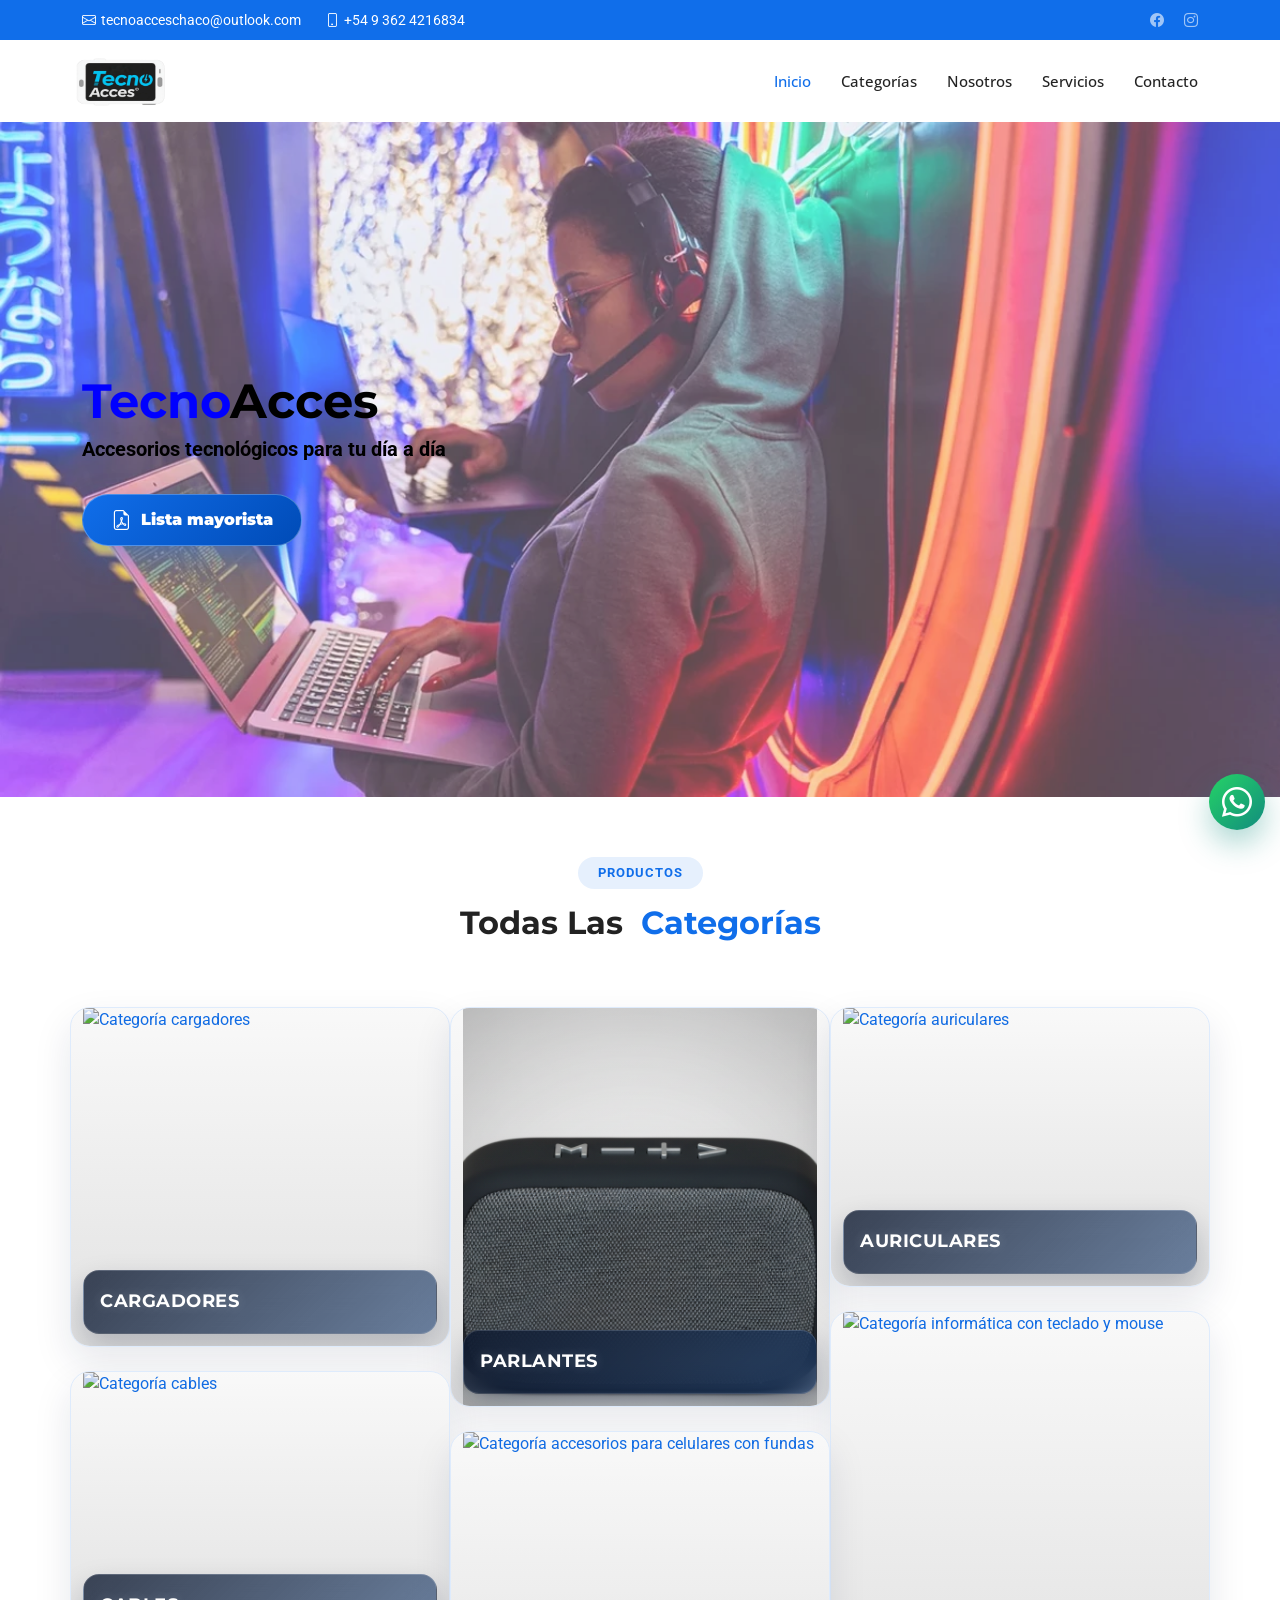
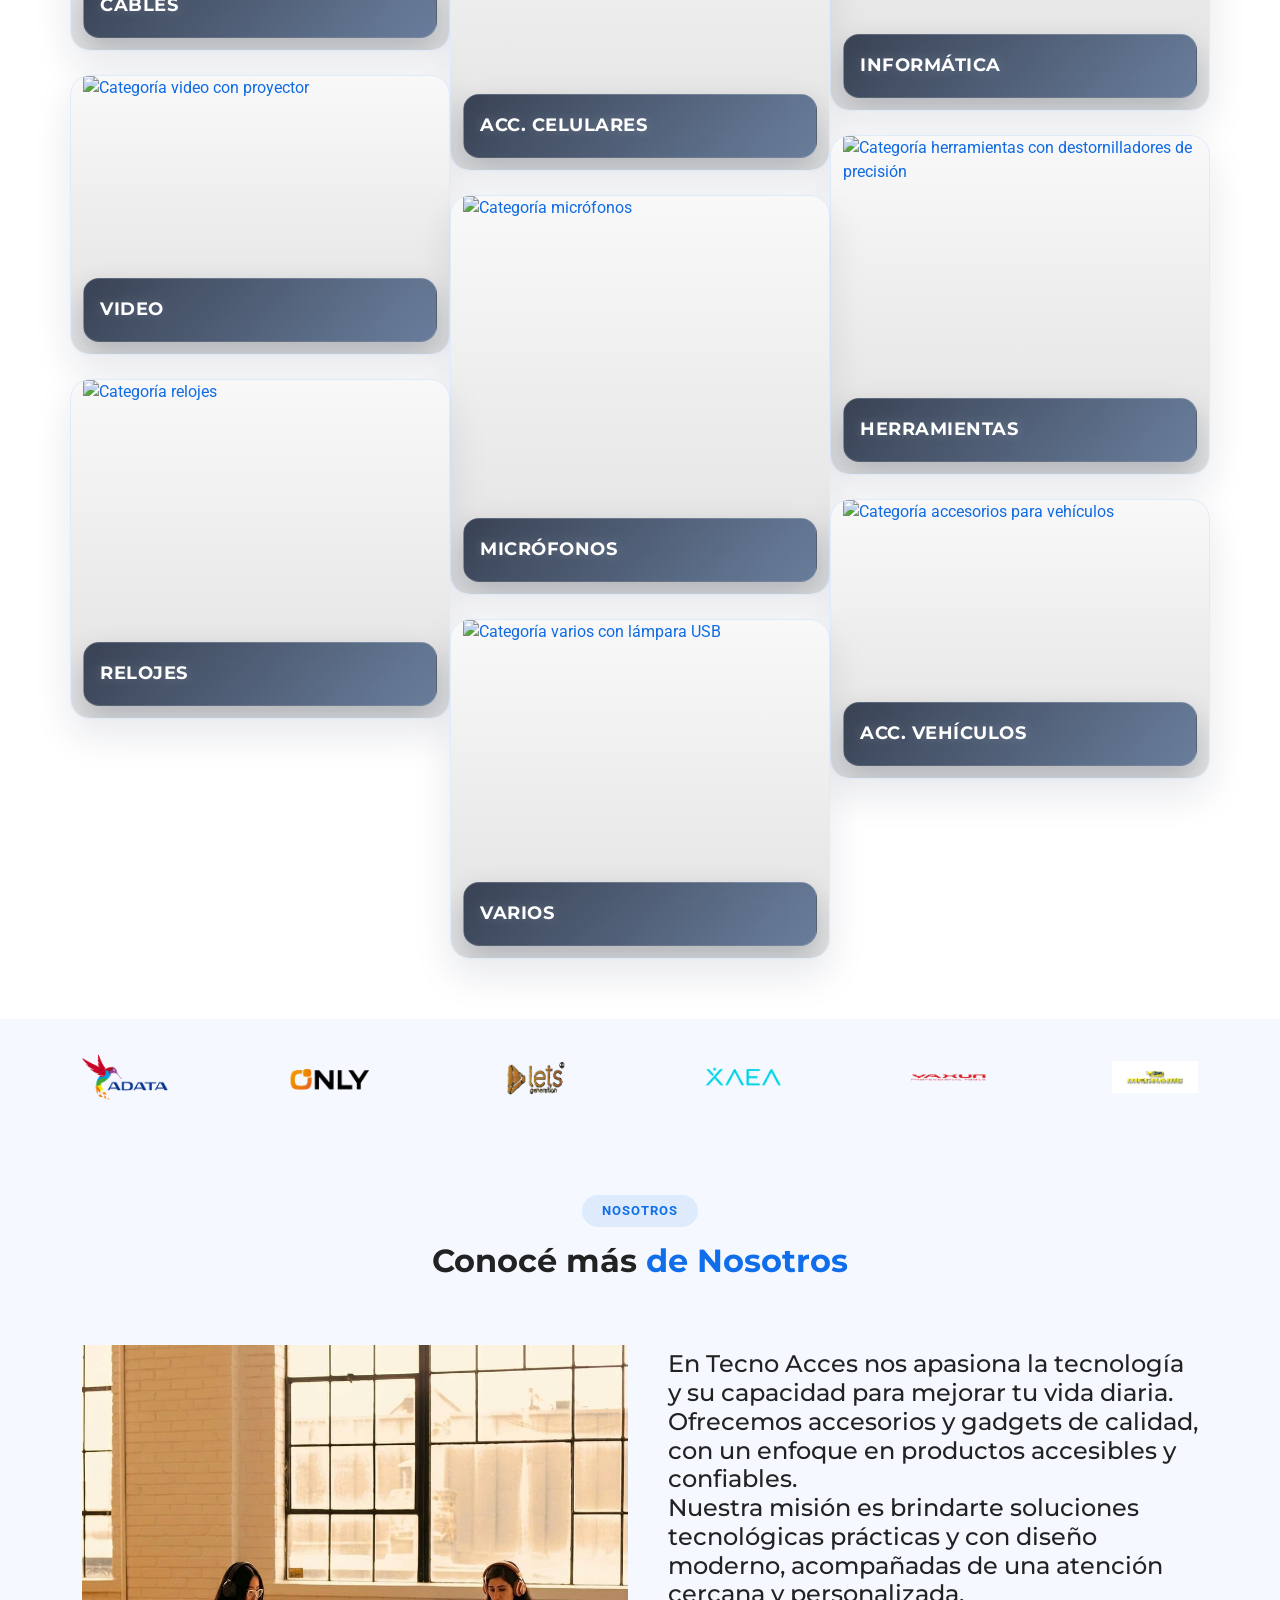
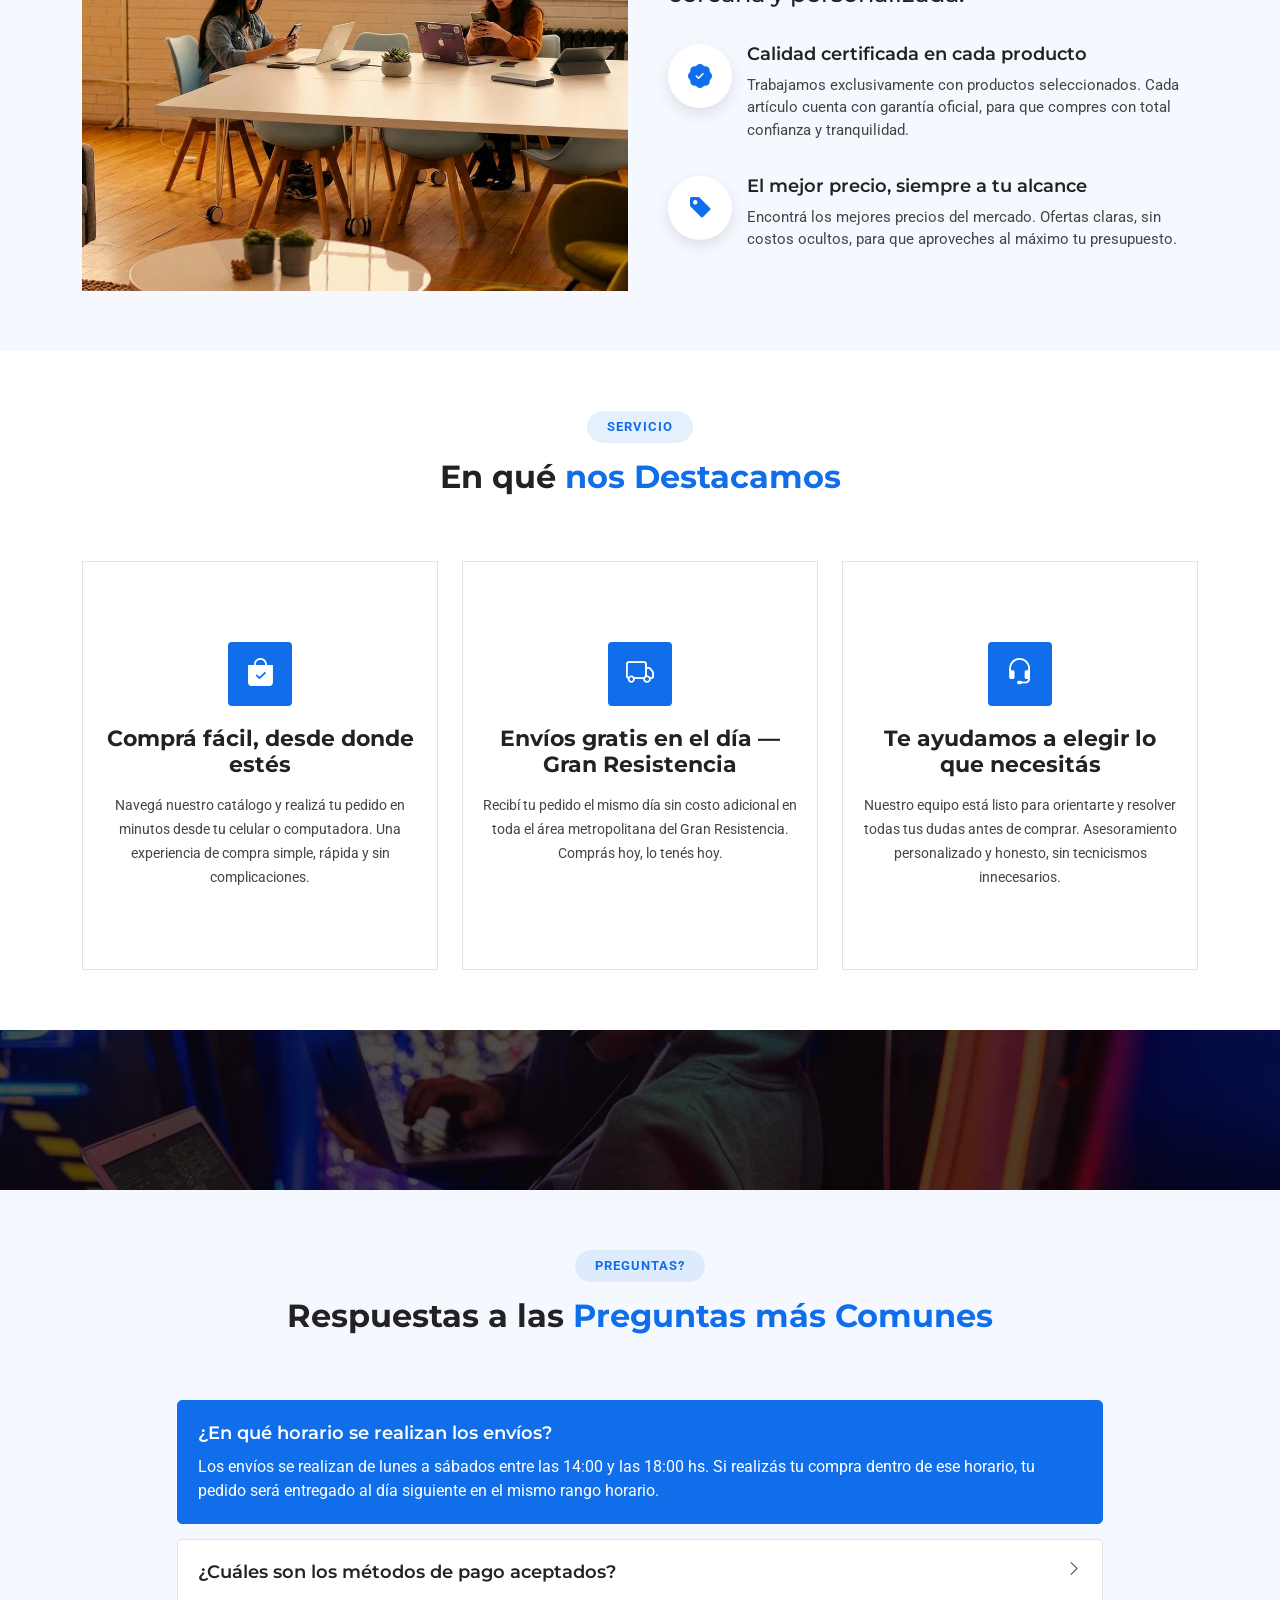
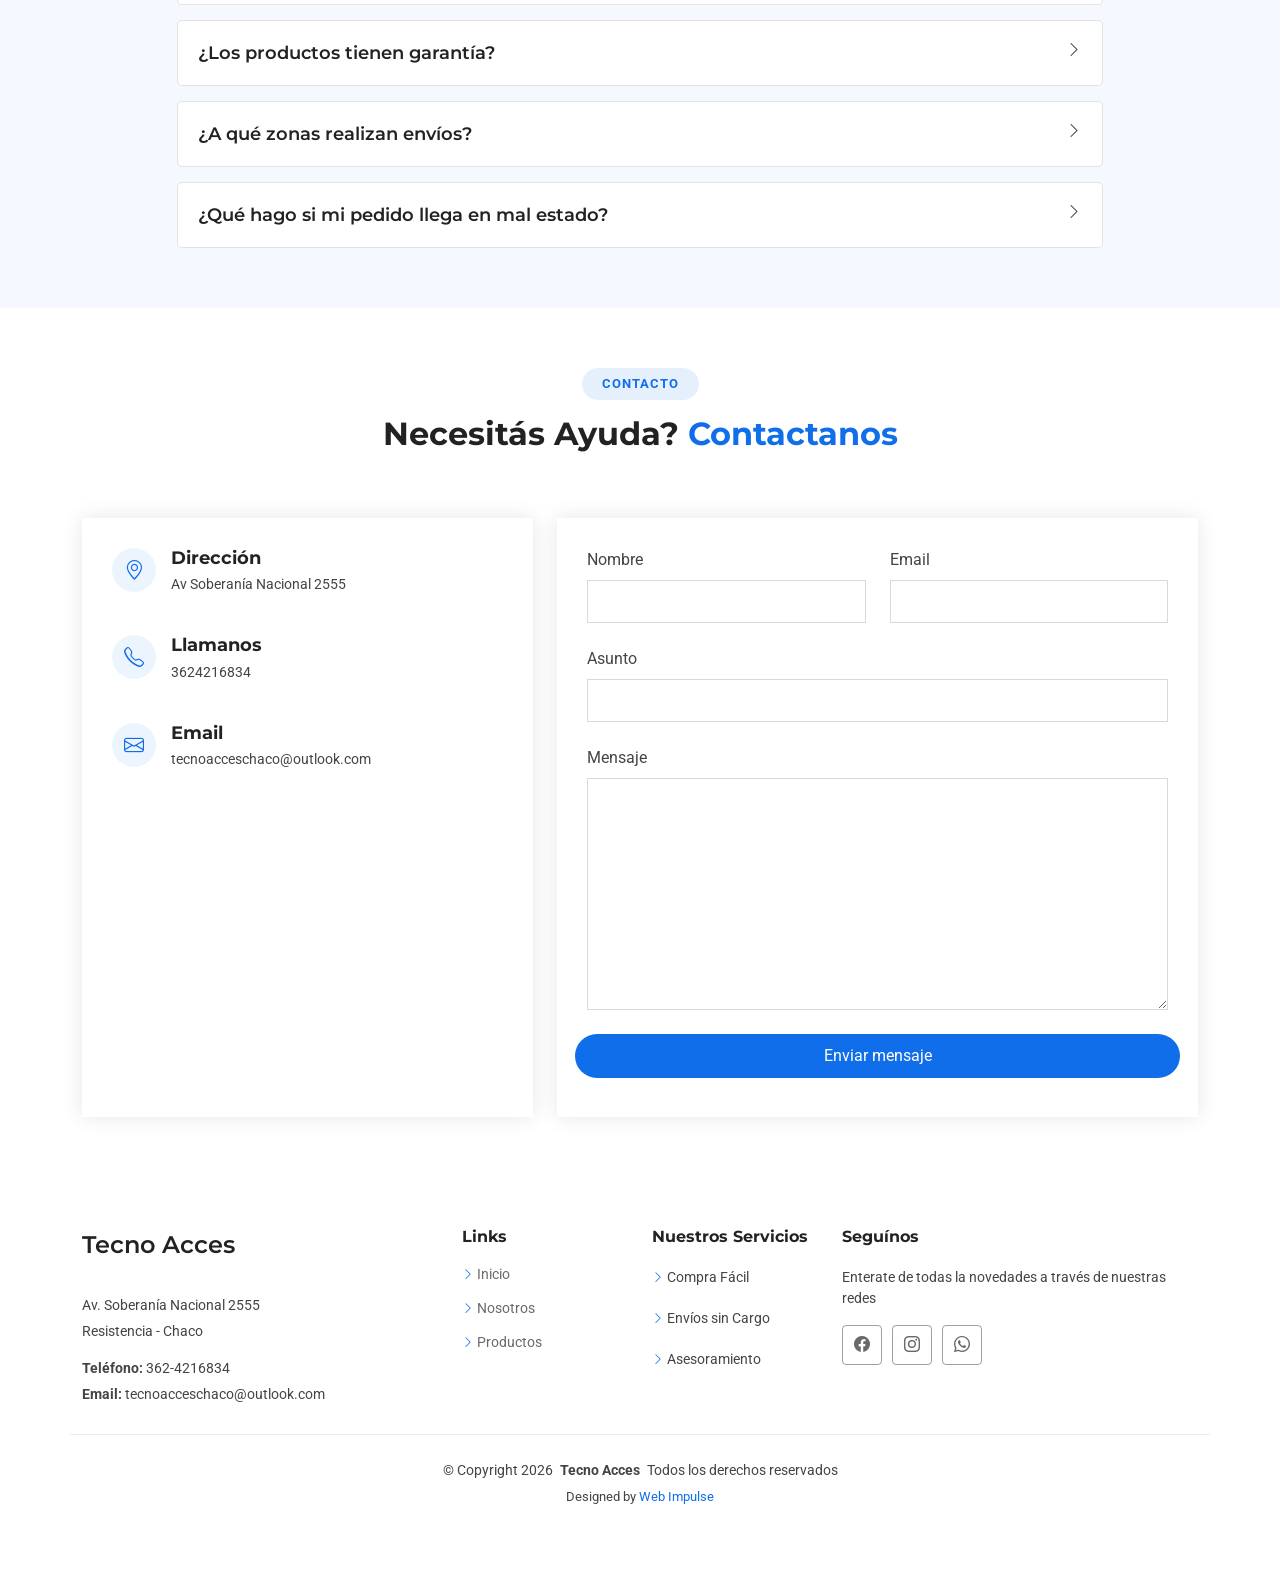
==== commit 6292afe2: "catalogoMayorista" ====
--- a/index.html
+++ b/index.html
@@ -140,7 +140,10 @@
             <h1>Tecno<span>Acces</span></h1>
             <p><b>Accesorios tecnológicos para tu día a día</b></p>
             <div class="d-flex">
-      <!--        <a href="https://wa.link/xfzeci" class="btn-get-started"><b>Tienda</b></a> -->
+              <a href="assets/img/productos/catalogoMayorista.pdf" class="btn-get-started" target="_blank" rel="noopener noreferrer" aria-label="Abrir lista mayorista en PDF">
+                <i class="bi bi-file-earmark-pdf"></i>
+                <b>Lista mayorista</b>
+              </a>
             </div>
           </div>
         </div>
--- a/assets/css/main.css
+++ b/assets/css/main.css
@@ -946,17 +946,41 @@
 
 .hero .btn-get-started {
   color: var(--contrast-color);
-  background: var(--accent-color);
+  background: linear-gradient(135deg, var(--accent-color), #004bb7);
   font-family: var(--heading-font);
-  font-weight: 400;
+  font-weight: 700;
   font-size: 16px;
   animation: pulse 1.5s infinite;
-  letter-spacing: 1px;
-  display: inline-block;
-  padding: 12px 30px;
+  letter-spacing: 0;
+  display: inline-flex;
+  align-items: center;
+  gap: 10px;
+  padding: 13px 28px;
   border-radius: 50px;
-  transition: 300;
-  box-shadow: 0 8px 28px rgba(0, 0, 0, 0.1);
+  border: 1px solid color-mix(in srgb, var(--contrast-color), transparent 72%);
+  transition: transform 0.3s ease, box-shadow 0.3s ease, background 0.3s ease;
+  box-shadow: 0 12px 30px color-mix(in srgb, var(--accent-color), transparent 60%);
+  position: relative;
+  overflow: hidden;
+  isolation: isolate;
+}
+
+.hero .btn-get-started::before {
+  content: "";
+  position: absolute;
+  top: -40%;
+  bottom: -40%;
+  left: -75%;
+  width: 42%;
+  background: linear-gradient(120deg, transparent, rgba(255, 255, 255, 0.55), transparent);
+  transform: skewX(-22deg);
+  animation: button-shine 2.8s ease-in-out infinite;
+  z-index: -1;
+}
+
+.hero .btn-get-started i {
+  font-size: 20px;
+  line-height: 1;
 }
 @keyframes pulse{
   0% {
@@ -970,11 +994,22 @@
   }
 }
 
+@keyframes button-shine {
+  0% {
+    left: -75%;
+  }
+
+  55%,
+  100% {
+    left: 130%;
+  }
+}
+
 .hero .btn-get-started:hover {
   transform: scale(1.1);
   color: var(--contrast-color);
-  background: color-mix(in srgb, var(--accent-color), transparent 15%);
-  box-shadow: 0 8px 28px rgba(0, 0, 0, 0.1);
+  background: linear-gradient(135deg, #004bb7, var(--accent-color));
+  box-shadow: 0 16px 36px color-mix(in srgb, var(--accent-color), transparent 48%);
 }
 
 .hero .btn-watch-video {
@@ -1020,6 +1055,10 @@
   .hero .btn-get-started,
   .hero .btn-watch-video {
     font-size: 13px;
+  }
+
+  .hero .btn-get-started {
+    padding: 11px 20px;
   }
 }
 
@@ -1589,6 +1628,26 @@
   border-radius: 16px;
   backdrop-filter: blur(12px);
   box-shadow: 0 14px 30px rgba(8, 20, 43, 0.22);
+  overflow: hidden;
+  isolation: isolate;
+  animation: portfolio-info-float 4.5s ease-in-out infinite;
+}
+
+.portfolio .portfolio-item .portfolio-info::before {
+  content: "";
+  position: absolute;
+  inset: -30% auto -30% -60%;
+  width: 44%;
+  background: linear-gradient(90deg, rgba(255, 255, 255, 0), rgba(255, 255, 255, 0.22), rgba(255, 255, 255, 0));
+  transform: rotate(18deg);
+  animation: portfolio-info-shimmer 3.8s ease-in-out infinite;
+  pointer-events: none;
+  z-index: 0;
+}
+
+.portfolio .portfolio-item .portfolio-info>* {
+  position: relative;
+  z-index: 1;
 }
 
 .portfolio .portfolio-item .portfolio-info h4 {
@@ -1669,6 +1728,38 @@
   }
 }
 
+@keyframes portfolio-info-shimmer {
+  0% {
+    left: -60%;
+    opacity: 0;
+  }
+
+  18% {
+    opacity: 0.15;
+  }
+
+  50% {
+    left: 118%;
+    opacity: 0.4;
+  }
+
+  100% {
+    left: 118%;
+    opacity: 0;
+  }
+}
+
+@keyframes portfolio-info-float {
+  0%,
+  100% {
+    transform: translateY(0);
+  }
+
+  50% {
+    transform: translateY(-3px);
+  }
+}
+
 @media (max-width: 767px) {
   .portfolio .portfolio-item {
     border-radius: 18px;
